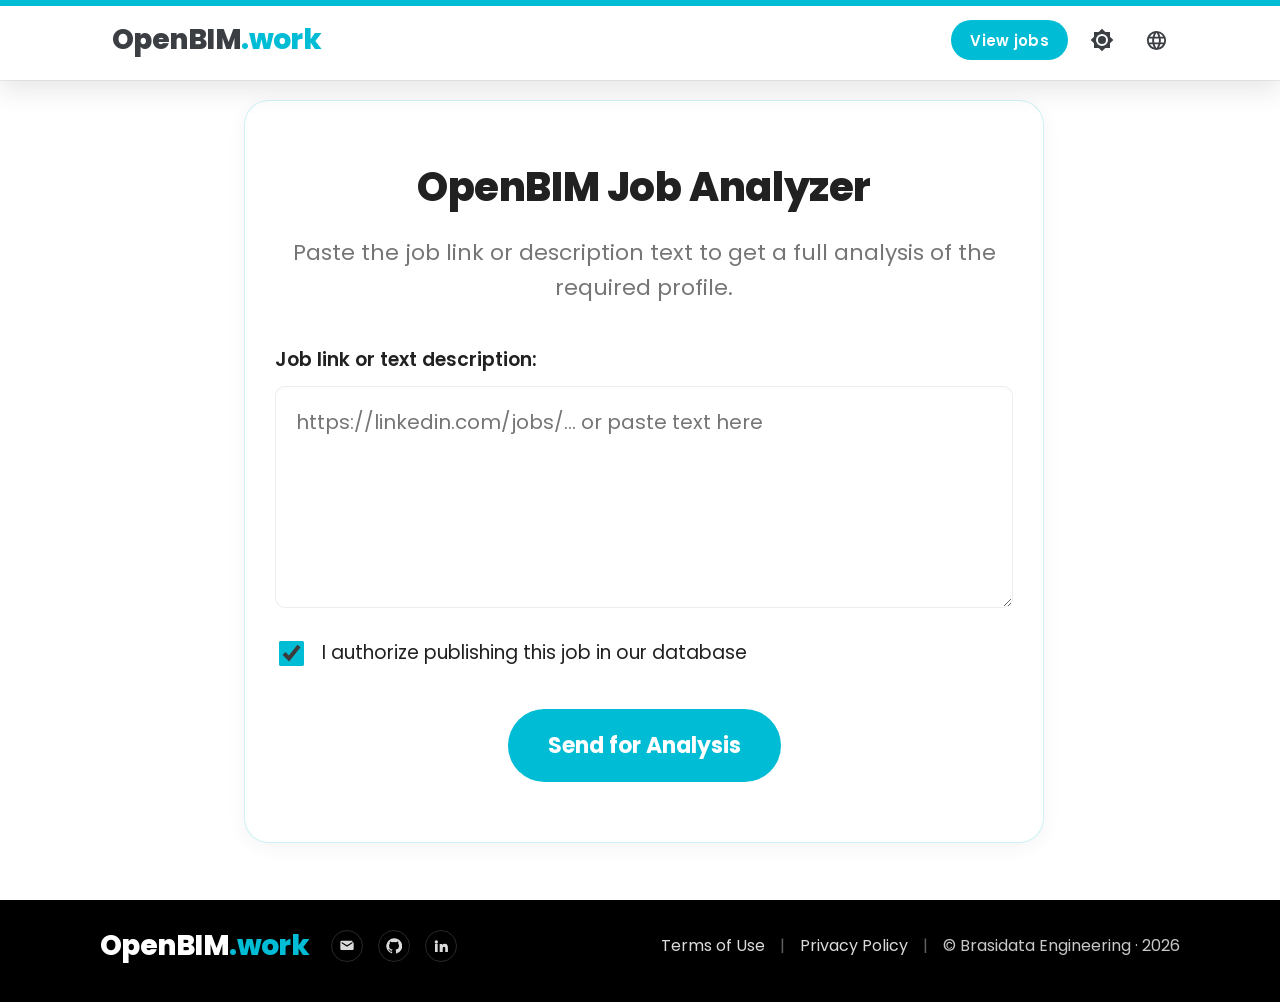
==== index.html @ c47ef0d1 "Deployed c40ba48 with MkDocs version: 1.6.1" ====
<!doctype html>
<html lang="en" class="no-js">
  <head>
    
      <meta charset="utf-8">
      <meta name="viewport" content="width=device-width,initial-scale=1">
      
        <meta name="description" content="Analise vagas e perfis profissionais na área de OpenBIM">
      
      
        <meta name="author" content="Elias M. P. Junior">
      
      
        <link rel="canonical" href="https://openbim.work/">
      
      
      
      
        
          <link rel="alternate" href="/" hreflang="en">
        
          <link rel="alternate" href="/pt/" hreflang="pt">
        
          <link rel="alternate" href="/es/" hreflang="es">
        
      
      
      <link rel="icon" href="assets/images/logo-light.png">
      <meta name="generator" content="mkdocs-1.6.1, mkdocs-material-9.7.6">
    
    
      
        <title>OpenBIM.work</title>
      
    
    
      <link rel="stylesheet" href="assets/stylesheets/main.484c7ddc.min.css">
      
        
        <link rel="stylesheet" href="assets/stylesheets/palette.ab4e12ef.min.css">
      
      


    
    
      
    
    
      
        
        
        <link rel="preconnect" href="https://fonts.gstatic.com" crossorigin>
        <link rel="stylesheet" href="https://fonts.googleapis.com/css?family=Poppins:300,300i,400,400i,700,700i%7CRoboto+Mono:400,400i,700,700i&display=fallback">
        <style>:root{--md-text-font:"Poppins";--md-code-font:"Roboto Mono"}</style>
      
    
    
      <link rel="stylesheet" href="assets/stylesheets/extra.css?v=20">
    
    <script>__md_scope=new URL(".",location),__md_hash=e=>[...e].reduce(((e,_)=>(e<<5)-e+_.charCodeAt(0)),0),__md_get=(e,_=localStorage,t=__md_scope)=>JSON.parse(_.getItem(t.pathname+"."+e)),__md_set=(e,_,t=localStorage,a=__md_scope)=>{try{t.setItem(a.pathname+"."+e,JSON.stringify(_))}catch(e){}}</script>
    
      

    
    
  </head>
  
  
    
    
      
    
    
    
    
    <body dir="ltr" data-md-color-scheme="default" data-md-color-primary="cyan" data-md-color-accent="blue">
  
    
    <input class="md-toggle" data-md-toggle="drawer" type="checkbox" id="__drawer" autocomplete="off">
    <input class="md-toggle" data-md-toggle="search" type="checkbox" id="__search" autocomplete="off">
    <label class="md-overlay" for="__drawer"></label>
    <div data-md-component="skip">
      
    </div>
    <div data-md-component="announce">
      
    </div>
    
    
      

  






  
  
  
  


<header class="md-header md-header--shadow" data-md-component="header">
  <nav class="md-header__inner md-grid" aria-label="Header">
    <a href="." title="OpenBIM.work" class="md-header__button md-logo" aria-label="OpenBIM.work" data-md-component="logo">
      <style>
.ob-logo {
  font-family: 'Poppins', sans-serif;
  font-size: 1.4rem;
  font-weight: 800;
  letter-spacing: -0.02em;
  color: #3b3f43; /* default dark text for light theme */
  display: flex;
  align-items: center;
  text-decoration: none !important;
}
html[data-md-color-scheme="slate"] .ob-logo,
body[data-md-color-scheme="slate"] .ob-logo {
  color: #ffffff; /* white text for dark theme */
}
.ob-logo .work {
  color: #00bcd4; /* cyan for .work */
}
</style>
<div class="ob-logo">
  OpenBIM<span class="work">.work</span>
</div>
    </a>
    <label class="md-header__button md-icon" for="__drawer">
      
      <svg xmlns="http://www.w3.org/2000/svg" viewBox="0 0 24 24"><path d="M3 6h18v2H3zm0 5h18v2H3zm0 5h18v2H3z"/></svg>
    </label>
    <div class="md-header__title" data-md-component="header-title">
      <div class="md-header__ellipsis">
        <div class="md-header__topic">
          <span class="md-ellipsis">
            OpenBIM.work
          </span>
        </div>
        <div class="md-header__topic" data-md-component="header-topic">
          <span class="md-ellipsis">
            
              Home
            
          </span>
        </div>
      </div>
    </div>

    <div class="bd-header-actions" aria-label="Header actions">
      <div class="bd-header-ctas" aria-label="Header CTAs">
        <a class="bd-header-cta bd-header-cta--primary" href="#" target="_blank" rel="noopener">View jobs</a>
      </div>

      
        
          <form class="md-header__option" data-md-component="palette">
  
    
    
    
    <input class="md-option" data-md-color-media="" data-md-color-scheme="default" data-md-color-primary="cyan" data-md-color-accent="blue"  aria-label="Switch to dark mode"  type="radio" name="__palette" id="__palette_0">
    
      <label class="md-header__button md-icon" title="Switch to dark mode" for="__palette_1" hidden>
        <svg xmlns="http://www.w3.org/2000/svg" viewBox="0 0 24 24"><path d="M12 8a4 4 0 0 0-4 4 4 4 0 0 0 4 4 4 4 0 0 0 4-4 4 4 0 0 0-4-4m0 10a6 6 0 0 1-6-6 6 6 0 0 1 6-6 6 6 0 0 1 6 6 6 6 0 0 1-6 6m8-9.31V4h-4.69L12 .69 8.69 4H4v4.69L.69 12 4 15.31V20h4.69L12 23.31 15.31 20H20v-4.69L23.31 12z"/></svg>
      </label>
    
  
    
    
    
    <input class="md-option" data-md-color-media="" data-md-color-scheme="slate" data-md-color-primary="cyan" data-md-color-accent="blue"  aria-label="Switch to light mode"  type="radio" name="__palette" id="__palette_1">
    
      <label class="md-header__button md-icon" title="Switch to light mode" for="__palette_0" hidden>
        <svg xmlns="http://www.w3.org/2000/svg" viewBox="0 0 24 24"><path d="M12 18c-.89 0-1.74-.2-2.5-.55C11.56 16.5 13 14.42 13 12s-1.44-4.5-3.5-5.45C10.26 6.2 11.11 6 12 6a6 6 0 0 1 6 6 6 6 0 0 1-6 6m8-9.31V4h-4.69L12 .69 8.69 4H4v4.69L.69 12 4 15.31V20h4.69L12 23.31 15.31 20H20v-4.69L23.31 12z"/></svg>
      </label>
    
  
</form>
        
      
      
        <script>var palette=__md_get("__palette");if(palette&&palette.color){if("(prefers-color-scheme)"===palette.color.media){var media=matchMedia("(prefers-color-scheme: light)"),input=document.querySelector(media.matches?"[data-md-color-media='(prefers-color-scheme: light)']":"[data-md-color-media='(prefers-color-scheme: dark)']");palette.color.media=input.getAttribute("data-md-color-media"),palette.color.scheme=input.getAttribute("data-md-color-scheme"),palette.color.primary=input.getAttribute("data-md-color-primary"),palette.color.accent=input.getAttribute("data-md-color-accent")}for(var[key,value]of Object.entries(palette.color))document.body.setAttribute("data-md-color-"+key,value)}</script>
      
      
        <div class="md-header__option">
  <div class="md-select">
    
    <button class="md-header__button md-icon" aria-label="Select language">
      <svg xmlns="http://www.w3.org/2000/svg" viewBox="0 0 24 24"><path d="M16.36 14c.08-.66.14-1.32.14-2s-.06-1.34-.14-2h3.38c.16.64.26 1.31.26 2s-.1 1.36-.26 2m-5.15 5.56c.6-1.11 1.06-2.31 1.38-3.56h2.95a8.03 8.03 0 0 1-4.33 3.56M14.34 14H9.66c-.1-.66-.16-1.32-.16-2s.06-1.35.16-2h4.68c.09.65.16 1.32.16 2s-.07 1.34-.16 2M12 19.96c-.83-1.2-1.5-2.53-1.91-3.96h3.82c-.41 1.43-1.08 2.76-1.91 3.96M8 8H5.08A7.92 7.92 0 0 1 9.4 4.44C8.8 5.55 8.35 6.75 8 8m-2.92 8H8c.35 1.25.8 2.45 1.4 3.56A8 8 0 0 1 5.08 16m-.82-2C4.1 13.36 4 12.69 4 12s.1-1.36.26-2h3.38c-.08.66-.14 1.32-.14 2s.06 1.34.14 2M12 4.03c.83 1.2 1.5 2.54 1.91 3.97h-3.82c.41-1.43 1.08-2.77 1.91-3.97M18.92 8h-2.95a15.7 15.7 0 0 0-1.38-3.56c1.84.63 3.37 1.9 4.33 3.56M12 2C6.47 2 2 6.5 2 12a10 10 0 0 0 10 10 10 10 0 0 0 10-10A10 10 0 0 0 12 2"/></svg>
    </button>
    <div class="md-select__inner">
      <ul class="md-select__list">
        
          <li class="md-select__item">
            <a href="/" hreflang="en" class="md-select__link">
              English
            </a>
          </li>
        
          <li class="md-select__item">
            <a href="/pt/" hreflang="pt" class="md-select__link">
              Português
            </a>
          </li>
        
          <li class="md-select__item">
            <a href="/es/" hreflang="es" class="md-select__link">
              Español
            </a>
          </li>
        
      </ul>
    </div>
  </div>
</div>
      
    </div>

    
    
  </nav>
  
</header>
    
    <div class="md-container" data-md-component="container">
      
      
        
          
        
      
      <main class="md-main" data-md-component="main">
        <div class="md-main__inner md-grid">
          
            
              
                
              
              <div class="md-sidebar md-sidebar--primary" data-md-component="sidebar" data-md-type="navigation" >
                <div class="md-sidebar__scrollwrap">
                  <div class="md-sidebar__inner">
                    



<nav class="md-nav md-nav--primary" aria-label="Navigation" data-md-level="0">
  <label class="md-nav__title" for="__drawer">
    <a href="." title="OpenBIM.work" class="md-nav__button md-logo" aria-label="OpenBIM.work" data-md-component="logo">
      <style>
.ob-logo {
  font-family: 'Poppins', sans-serif;
  font-size: 1.4rem;
  font-weight: 800;
  letter-spacing: -0.02em;
  color: #3b3f43; /* default dark text for light theme */
  display: flex;
  align-items: center;
  text-decoration: none !important;
}
html[data-md-color-scheme="slate"] .ob-logo,
body[data-md-color-scheme="slate"] .ob-logo {
  color: #ffffff; /* white text for dark theme */
}
.ob-logo .work {
  color: #00bcd4; /* cyan for .work */
}
</style>
<div class="ob-logo">
  OpenBIM<span class="work">.work</span>
</div>
    </a>
  </label>
  
  <ul class="md-nav__list" data-md-scrollfix>
    
      
    
  </ul>
</nav>
                  </div>
                </div>
              </div>
            
            
              
                
              
              <div class="md-sidebar md-sidebar--secondary" data-md-component="sidebar" data-md-type="toc" hidden>
                <div class="md-sidebar__scrollwrap">
                  <div class="md-sidebar__inner">
                    

<nav class="md-nav md-nav--secondary" aria-label="Table of contents">
  
  
  
  
</nav>
                  </div>
                </div>
              </div>
            
          
          
            <div class="md-content" data-md-component="content">
              
              <article class="md-content__inner md-typeset">
                
                  
  




<style>
.job-analyzer-container {
  max-width: 800px;
  margin: 0 auto;
  padding: 3rem 1.5rem;
  background: var(--md-default-bg-color);
  border-radius: 1.25rem;
  box-shadow: 0 4px 20px rgba(0,0,0,0.05);
  border: 1px solid rgba(0, 188, 212, 0.2);
  text-align: center;
}
html[data-md-color-scheme="slate"] .job-analyzer-container {
  background: var(--md-default-bg-color);
  box-shadow: 0 4px 20px rgba(0,0,0,0.25);
  border: 1px solid rgba(0, 188, 212, 0.4);
}

.job-analyzer-container h1 {
  font-size: 2rem;
  font-weight: 800;
  margin-bottom: 1rem;
  color: var(--md-default-fg-color);
}

.job-analyzer-container p.subtitle {
  font-size: 1.1rem;
  color: var(--md-default-fg-color--light);
  margin-bottom: 2rem;
}

.job-form {
  display: flex;
  flex-direction: column;
  gap: 1.5rem;
  text-align: left;
}

.form-group {
  display: flex;
  flex-direction: column;
  gap: 0.5rem;
}

.form-group label {
  font-weight: 600;
  font-size: 0.95rem;
  color: var(--md-default-fg-color);
}

.form-control {
  width: 100%;
  padding: 1rem;
  border-radius: 0.5rem;
  border: 1px solid var(--md-default-fg-color--lightest);
  background: var(--md-default-bg-color);
  color: var(--md-default-fg-color);
  font-family: inherit;
  font-size: 1rem;
  resize: vertical;
  transition: border-color 0.2s;
}

.form-control:focus {
  outline: none;
  border-color: #00bcd4;
  box-shadow: 0 0 0 3px rgba(0, 188, 212, 0.1);
}

.toggle-group {
  display: flex;
  align-items: center;
  gap: 0.75rem;
  cursor: pointer;
}

.toggle-group input[type="checkbox"] {
  width: 1.25rem;
  height: 1.25rem;
  cursor: pointer;
  accent-color: #00bcd4;
}

.toggle-group span {
  font-size: 0.95rem;
  color: var(--md-default-fg-color);
  user-select: none;
}

.btn-send {
  background-color: #00bcd4;
  color: #fff;
  border: none;
  padding: 1rem 2rem;
  border-radius: 999px;
  font-weight: 700;
  font-size: 1.1rem;
  cursor: pointer;
  transition: filter 0.2s;
  align-self: center;
  margin-top: 0.5rem;
}

.btn-send:hover {
  filter: brightness(0.9);
}
</style>

<div class="job-analyzer-container">
  <h1>OpenBIM Job Analyzer</h1>
  <p class="subtitle">Paste the job link or description text to get a full analysis of the required profile.</p>

  <form class="job-form" onsubmit="event.preventDefault(); alert('Under development...');">
    <div class="form-group">
      <label for="job-input">Job link or text description:</label>
      <textarea id="job-input" class="form-control" rows="6" placeholder="https://linkedin.com/jobs/... or paste text here"></textarea>
    </div>

    <label class="toggle-group">
      <input type="checkbox" id="auth-publish" checked>
      <span>I authorize publishing this job in our database</span>
    </label>

    <button type="submit" class="btn-send">Send for Analysis</button>
  </form>
</div>







  
  




  



                
              </article>
            </div>
          
          
<script>var target=document.getElementById(location.hash.slice(1));target&&target.name&&(target.checked=target.name.startsWith("__tabbed_"))</script>
        </div>
        
          <button type="button" class="md-top md-icon" data-md-component="top" hidden>
  
  <svg xmlns="http://www.w3.org/2000/svg" viewBox="0 0 24 24"><path d="M13 20h-2V8l-5.5 5.5-1.42-1.42L12 4.16l7.92 7.92-1.42 1.42L13 8z"/></svg>
  Back to top
</button>
        
      </main>
      


  
  


<div class="bd-section bd-footer" id="empresa">
<div class="bd-footer__inner">
<div class="bd-footer__top" style="border-bottom: none; padding-bottom: 0;">
<div class="bd-footer__brand">
<div class="ob-logo" style="font-family: 'Poppins', sans-serif; font-size: 1.4rem; font-weight: 800; letter-spacing: -0.02em; color: #ffffff; display: flex; align-items: center; text-decoration: none;">
  OpenBIM<span style="color: #00bcd4;">.work</span>
</div>
<div class="bd-footer__social" aria-label="Social links">
<a class="bd-footer__icon" href="mailto:contato@openbim.work" aria-label="Email">
<svg viewBox="0 0 24 24" aria-hidden="true"><path fill="currentColor" d="M20 8l-8 5-8-5V6l8 5 8-5m0-2H4c-1.11 0-2 .89-2 2v10c0 1.11.89 2 2 2h16c1.11 0 2-.89 2-2V8c0-1.11-.89-2-2-2Z"/></svg>
</a>
<a class="bd-footer__icon" href="https://github.com/OpenBIM-work" target="_blank" rel="noopener" aria-label="GitHub">
<svg viewBox="0 0 24 24" aria-hidden="true"><path fill="currentColor" d="M12 .5A11.5 11.5 0 0 0 8.36 22.93c.58.11.79-.25.79-.56v-2.02c-3.22.7-3.9-1.38-3.9-1.38-.53-1.34-1.3-1.7-1.3-1.7-1.06-.72.08-.71.08-.71 1.17.08 1.78 1.2 1.78 1.2 1.04 1.78 2.72 1.27 3.38.97.1-.75.41-1.27.74-1.56-2.57-.29-5.27-1.28-5.27-5.7 0-1.26.45-2.29 1.2-3.09-.12-.3-.52-1.47.12-3.07 0 0 .97-.31 3.18 1.18a11.1 11.1 0 0 1 5.8 0c2.21-1.49 3.18-1.18 3.18-1.18.64 1.6.24 2.77.12 3.07.75.8 1.2 1.83 1.2 3.09 0 4.43-2.7 5.4-5.28 5.69.42.36.79 1.07.79 2.16v3.2c0 .31.21.67.8.56A11.5 11.5 0 0 0 12 .5Z"/></svg>
</a>
<a class="bd-footer__icon" href="https://www.linkedin.com/company/openbim-work/" target="_blank" rel="noopener" aria-label="LinkedIn">
<svg viewBox="0 0 24 24" aria-hidden="true"><path fill="currentColor" d="M4.98 3.5A2.5 2.5 0 1 1 2.5 6a2.5 2.5 0 0 1 2.48-2.5M3 21V9h4v12H3m7 0V9h3.8v1.65h.05A4.2 4.2 0 0 1 17.6 8.6c4 0 4.75 2.6 4.75 6V21h-4v-5.2c0-1.25 0-2.85-1.75-2.85s-2 1.35-2 2.75V21h-4Z"/></svg>
</a>
</div>
</div>
<div class="bd-footer__meta">
<a href="#" class="bd-footer__link">Terms of Use</a>
<span class="bd-footer__sep">|</span>
<a href="#" class="bd-footer__link">Privacy Policy</a>
<span class="bd-footer__sep">|</span>
<span class="bd-footer__copyright">© Brasidata Engineering · 2026</span>
</div>
</div>
</div>
</div>

    </div>
    <div class="md-dialog" data-md-component="dialog">
      <div class="md-dialog__inner md-typeset"></div>
    </div>
    
    
    
      
      
      <script id="__config" type="application/json">{"annotate": null, "base": ".", "features": ["navigation.top"], "search": "assets/javascripts/workers/search.2c215733.min.js", "tags": null, "translations": {"clipboard.copied": "Copied to clipboard", "clipboard.copy": "Copy to clipboard", "search.result.more.one": "1 more on this page", "search.result.more.other": "# more on this page", "search.result.none": "No matching documents", "search.result.one": "1 matching document", "search.result.other": "# matching documents", "search.result.placeholder": "Type to start searching", "search.result.term.missing": "Missing", "select.version": "Select version"}, "version": null}</script>
    
    
      <script src="assets/javascripts/bundle.79ae519e.min.js"></script>
      
    
  </body>
</html>
---- assets/stylesheets/main.484c7ddc.min.css ----
@charset "UTF-8";html{-webkit-text-size-adjust:none;-moz-text-size-adjust:none;text-size-adjust:none;box-sizing:border-box}*,:after,:before{box-sizing:inherit}@media (prefers-reduced-motion){*,:after,:before{transition:none!important}}body{margin:0}a,button,input,label{-webkit-tap-highlight-color:transparent}a{color:inherit;text-decoration:none}hr{border:0;box-sizing:initial;display:block;height:.05rem;overflow:visible;padding:0}small{font-size:80%}sub,sup{line-height:1em}img{border-style:none}table{border-collapse:initial;border-spacing:0}td,th{font-weight:400;vertical-align:top}button{background:#0000;border:0;font-family:inherit;font-size:inherit;margin:0;padding:0}input{border:0;outline:none}:root{--md-primary-fg-color:#4051b5;--md-primary-fg-color--light:#5d6cc0;--md-primary-fg-color--dark:#303fa1;--md-primary-bg-color:#fff;--md-primary-bg-color--light:#ffffffb3;--md-accent-fg-color:#526cfe;--md-accent-fg-color--transparent:#526cfe1a;--md-accent-bg-color:#fff;--md-accent-bg-color--light:#ffffffb3}[data-md-color-scheme=default]{color-scheme:light}[data-md-color-scheme=default] img[src$="#gh-dark-mode-only"],[data-md-color-scheme=default] img[src$="#only-dark"]{display:none}:root,[data-md-color-scheme=default]{--md-hue:225deg;--md-default-fg-color:#000000de;--md-default-fg-color--light:#0000008a;--md-default-fg-color--lighter:#00000052;--md-default-fg-color--lightest:#00000012;--md-default-bg-color:#fff;--md-default-bg-color--light:#ffffffb3;--md-default-bg-color--lighter:#ffffff4d;--md-default-bg-color--lightest:#ffffff1f;--md-code-fg-color:#36464e;--md-code-bg-color:#f5f5f5;--md-code-bg-color--light:#f5f5f5b3;--md-code-bg-color--lighter:#f5f5f54d;--md-code-hl-color:#4287ff;--md-code-hl-color--light:#4287ff1a;--md-code-hl-number-color:#d52a2a;--md-code-hl-special-color:#db1457;--md-code-hl-function-color:#a846b9;--md-code-hl-constant-color:#6e59d9;--md-code-hl-keyword-color:#3f6ec6;--md-code-hl-string-color:#1c7d4d;--md-code-hl-name-color:var(--md-code-fg-color);--md-code-hl-operator-color:var(--md-default-fg-color--light);--md-code-hl-punctuation-color:var(--md-default-fg-color--light);--md-code-hl-comment-color:var(--md-default-fg-color--light);--md-code-hl-generic-color:var(--md-default-fg-color--light);--md-code-hl-variable-color:var(--md-default-fg-color--light);--md-typeset-color:var(--md-default-fg-color);--md-typeset-a-color:var(--md-primary-fg-color);--md-typeset-del-color:#f5503d26;--md-typeset-ins-color:#0bd57026;--md-typeset-kbd-color:#fafafa;--md-typeset-kbd-accent-color:#fff;--md-typeset-kbd-border-color:#b8b8b8;--md-typeset-mark-color:#ffff0080;--md-typeset-table-color:#0000001f;--md-typeset-table-color--light:rgba(0,0,0,.035);--md-admonition-fg-color:var(--md-default-fg-color);--md-admonition-bg-color:var(--md-default-bg-color);--md-warning-fg-color:#000000de;--md-warning-bg-color:#ff9;--md-footer-fg-color:#fff;--md-footer-fg-color--light:#ffffffb3;--md-footer-fg-color--lighter:#ffffff73;--md-footer-bg-color:#000000de;--md-footer-bg-color--dark:#00000052;--md-shadow-z1:0 0.2rem 0.5rem #0000000d,0 0 0.05rem #0000001a;--md-shadow-z2:0 0.2rem 0.5rem #0000001a,0 0 0.05rem #00000040;--md-shadow-z3:0 0.2rem 0.5rem #0003,0 0 0.05rem #00000059}.md-icon svg{fill:currentcolor;display:block;height:1.2rem;width:1.2rem}body{-webkit-font-smoothing:antialiased;-moz-osx-font-smoothing:grayscale;--md-text-font-family:var(--md-text-font,_),-apple-system,BlinkMacSystemFont,Helvetica,Arial,sans-serif;--md-code-font-family:var(--md-code-font,_),SFMono-Regular,Consolas,Menlo,monospace}aside,body,input{font-feature-settings:"kern","liga";color:var(--md-typeset-color);font-family:var(--md-text-font-family)}code,kbd,pre{font-feature-settings:"kern";font-family:var(--md-code-font-family)}:root{--md-typeset-table-sort-icon:url('data:image/svg+xml;charset=utf-8,<svg xmlns="http://www.w3.org/2000/svg" viewBox="0 0 24 24"><path d="m18 21-4-4h3V7h-3l4-4 4 4h-3v10h3M2 19v-2h10v2M2 13v-2h7v2M2 7V5h4v2z"/></svg>');--md-typeset-table-sort-icon--asc:url('data:image/svg+xml;charset=utf-8,<svg xmlns="http://www.w3.org/2000/svg" viewBox="0 0 24 24"><path d="M19 17h3l-4 4-4-4h3V3h2M2 17h10v2H2M6 5v2H2V5m0 6h7v2H2z"/></svg>');--md-typeset-table-sort-icon--desc:url('data:image/svg+xml;charset=utf-8,<svg xmlns="http://www.w3.org/2000/svg" viewBox="0 0 24 24"><path d="M19 7h3l-4-4-4 4h3v14h2M2 17h10v2H2M6 5v2H2V5m0 6h7v2H2z"/></svg>')}.md-typeset{-webkit-print-color-adjust:exact;color-adjust:exact;font-size:.8rem;line-height:1.6;overflow-wrap:break-word}@media print{.md-typeset{font-size:.68rem}}.md-typeset blockquote,.md-typeset dl,.md-typeset figure,.md-typeset ol,.md-typeset pre,.md-typeset ul{margin-bottom:1em;margin-top:1em}.md-typeset h1{color:var(--md-default-fg-color--light);font-size:2em;line-height:1.3;margin:0 0 1.25em}.md-typeset h1,.md-typeset h2{font-weight:300;letter-spacing:-.01em}.md-typeset h2{font-size:1.5625em;line-height:1.4;margin:1.6em 0 .64em}.md-typeset h3{font-size:1.25em;font-weight:400;letter-spacing:-.01em;line-height:1.5;margin:1.6em 0 .8em}.md-typeset h2+h3{margin-top:.8em}.md-typeset h4{font-weight:700;letter-spacing:-.01em;margin:1em 0}.md-typeset h5,.md-typeset h6{color:var(--md-default-fg-color--light);font-size:.8em;font-weight:700;letter-spacing:-.01em;margin:1.25em 0}.md-typeset h5{text-transform:uppercase}.md-typeset h5 code{text-transform:none}.md-typeset hr{border-bottom:.05rem solid var(--md-default-fg-color--lightest);display:flow-root;margin:1.5em 0}.md-typeset a{color:var(--md-typeset-a-color);word-break:break-word}.md-typeset a,.md-typeset a:before{transition:color 125ms}.md-typeset a:focus,.md-typeset a:hover{color:var(--md-accent-fg-color)}.md-typeset a:focus code,.md-typeset a:hover code{background-color:var(--md-accent-fg-color--transparent);color:var(--md-accent-fg-color)}.md-typeset a code{color:var(--md-typeset-a-color)}.md-typeset a.focus-visible{outline-color:var(--md-accent-fg-color);outline-offset:.2rem}.md-typeset code,.md-typeset kbd,.md-typeset pre{color:var(--md-code-fg-color);direction:ltr;font-variant-ligatures:none;transition:background-color 125ms}@media print{.md-typeset code,.md-typeset kbd,.md-typeset pre{white-space:pre-wrap}}.md-typeset code{background-color:var(--md-code-bg-color);border-radius:.1rem;-webkit-box-decoration-break:clone;box-decoration-break:clone;font-size:.85em;padding:0 .2941176471em;transition:color 125ms,background-color 125ms;word-break:break-word}.md-typeset code:not(.focus-visible){-webkit-tap-highlight-color:transparent;outline:none}.md-typeset pre{display:flow-root;line-height:1.4;position:relative}.md-typeset pre>code{-webkit-box-decoration-break:slice;box-decoration-break:slice;box-shadow:none;display:block;margin:0;outline-color:var(--md-accent-fg-color);overflow:auto;padding:.7720588235em 1.1764705882em;scrollbar-color:var(--md-default-fg-color--lighter) #0000;scrollbar-width:thin;touch-action:auto;word-break:normal}.md-typeset pre>code:hover{scrollbar-color:var(--md-accent-fg-color) #0000}.md-typeset pre>code::-webkit-scrollbar{height:.2rem;width:.2rem}.md-typeset pre>code::-webkit-scrollbar-thumb{background-color:var(--md-default-fg-color--lighter)}.md-typeset pre>code::-webkit-scrollbar-thumb:hover{background-color:var(--md-accent-fg-color)}.md-typeset kbd{background-color:var(--md-typeset-kbd-color);border-radius:.1rem;box-shadow:0 .1rem 0 .05rem var(--md-typeset-kbd-border-color),0 .1rem 0 var(--md-typeset-kbd-border-color),0 -.1rem .2rem var(--md-typeset-kbd-accent-color) inset;color:var(--md-default-fg-color);display:inline-block;font-size:.75em;padding:0 .6666666667em;vertical-align:text-top;word-break:break-word}.md-typeset mark{background-color:var(--md-typeset-mark-color);-webkit-box-decoration-break:clone;box-decoration-break:clone;color:inherit;word-break:break-word}.md-typeset abbr{cursor:help;text-decoration:none}.md-typeset [data-preview],.md-typeset abbr{border-bottom:.05rem dotted var(--md-default-fg-color--light)}.md-typeset small{opacity:.75}[dir=ltr] .md-typeset sub,[dir=ltr] .md-typeset sup{margin-left:.078125em}[dir=rtl] .md-typeset sub,[dir=rtl] .md-typeset sup{margin-right:.078125em}[dir=ltr] .md-typeset blockquote{padding-left:.6rem}[dir=rtl] .md-typeset blockquote{padding-right:.6rem}[dir=ltr] .md-typeset blockquote{border-left:.2rem solid var(--md-default-fg-color--lighter)}[dir=rtl] .md-typeset blockquote{border-right:.2rem solid var(--md-default-fg-color--lighter)}.md-typeset blockquote{color:var(--md-default-fg-color--light);margin-left:0;margin-right:0}.md-typeset ul{list-style-type:disc}.md-typeset ul[type]{list-style-type:revert-layer}[dir=ltr] .md-typeset ol,[dir=ltr] .md-typeset ul{margin-left:.625em}[dir=rtl] .md-typeset ol,[dir=rtl] .md-typeset ul{margin-right:.625em}.md-typeset ol,.md-typeset ul{padding:0}.md-typeset ol:not([hidden]),.md-typeset ul:not([hidden]){display:flow-root}.md-typeset ol ol,.md-typeset ul ol{list-style-type:lower-alpha}.md-typeset ol ol ol,.md-typeset ul ol ol{list-style-type:lower-roman}.md-typeset ol ol ol ol,.md-typeset ul ol ol ol{list-style-type:upper-alpha}.md-typeset ol ol ol ol ol,.md-typeset ul ol ol ol ol{list-style-type:upper-roman}.md-typeset ol[type],.md-typeset ul[type]{list-style-type:revert-layer}[dir=ltr] .md-typeset ol li,[dir=ltr] .md-typeset ul li{margin-left:1.25em}[dir=rtl] .md-typeset ol li,[dir=rtl] .md-typeset ul li{margin-right:1.25em}.md-typeset ol li,.md-typeset ul li{margin-bottom:.5em}.md-typeset ol li blockquote,.md-typeset ol li p,.md-typeset ul li blockquote,.md-typeset ul li p{margin:.5em 0}.md-typeset ol li:last-child,.md-typeset ul li:last-child{margin-bottom:0}[dir=ltr] .md-typeset ol li ol,[dir=ltr] .md-typeset ol li ul,[dir=ltr] .md-typeset ul li ol,[dir=ltr] .md-typeset ul li ul{margin-left:.625em}[dir=rtl] .md-typeset ol li ol,[dir=rtl] .md-typeset ol li ul,[dir=rtl] .md-typeset ul li ol,[dir=rtl] .md-typeset ul li ul{margin-right:.625em}.md-typeset ol li ol,.md-typeset ol li ul,.md-typeset ul li ol,.md-typeset ul li ul{margin-bottom:.5em;margin-top:.5em}[dir=ltr] .md-typeset dd{margin-left:1.875em}[dir=rtl] .md-typeset dd{margin-right:1.875em}.md-typeset dd{margin-bottom:1.5em;margin-top:1em}.md-typeset img,.md-typeset svg,.md-typeset video{height:auto;max-width:100%}.md-typeset img[align=left]{margin:1em 1em 1em 0}.md-typeset img[align=right]{margin:1em 0 1em 1em}.md-typeset img[align]:only-child{margin-top:0}.md-typeset figure{display:flow-root;margin:1em auto;max-width:100%;text-align:center;width:fit-content}.md-typeset figure img{display:block;margin:0 auto}.md-typeset figcaption{font-style:italic;margin:1em auto;max-width:24rem}.md-typeset iframe{max-width:100%}.md-typeset table:not([class]){background-color:var(--md-default-bg-color);border:.05rem solid var(--md-typeset-table-color);border-radius:.1rem;display:inline-block;font-size:.64rem;max-width:100%;overflow:auto;touch-action:auto}@media print{.md-typeset table:not([class]){display:table}}.md-typeset table:not([class])+*{margin-top:1.5em}.md-typeset table:not([class]) td>:first-child,.md-typeset table:not([class]) th>:first-child{margin-top:0}.md-typeset table:not([class]) td>:last-child,.md-typeset table:not([class]) th>:last-child{margin-bottom:0}.md-typeset table:not([class]) td:not([align]),.md-typeset table:not([class]) th:not([align]){text-align:left}[dir=rtl] .md-typeset table:not([class]) td:not([align]),[dir=rtl] .md-typeset table:not([class]) th:not([align]){text-align:right}.md-typeset table:not([class]) th{font-weight:700;min-width:5rem;padding:.9375em 1.25em;vertical-align:top}.md-typeset table:not([class]) td{border-top:.05rem solid var(--md-typeset-table-color);padding:.9375em 1.25em;vertical-align:top}.md-typeset table:not([class]) tbody tr{transition:background-color 125ms}.md-typeset table:not([class]) tbody tr:hover{background-color:var(--md-typeset-table-color--light);box-shadow:0 .05rem 0 var(--md-default-bg-color) inset}.md-typeset table:not([class]) a{word-break:normal}.md-typeset table th[role=columnheader]{cursor:pointer}[dir=ltr] .md-typeset table th[role=columnheader]:after{margin-left:.5em}[dir=rtl] .md-typeset table th[role=columnheader]:after{margin-right:.5em}.md-typeset table th[role=columnheader]:after{content:"";display:inline-block;height:1.2em;-webkit-mask-image:var(--md-typeset-table-sort-icon);mask-image:var(--md-typeset-table-sort-icon);-webkit-mask-repeat:no-repeat;mask-repeat:no-repeat;-webkit-mask-size:contain;mask-size:contain;transition:background-color 125ms;vertical-align:text-bottom;width:1.2em}.md-typeset table th[role=columnheader]:hover:after{background-color:var(--md-default-fg-color--lighter)}.md-typeset table th[role=columnheader][aria-sort=ascending]:after{background-color:var(--md-default-fg-color--light);-webkit-mask-image:var(--md-typeset-table-sort-icon--asc);mask-image:var(--md-typeset-table-sort-icon--asc)}.md-typeset table th[role=columnheader][aria-sort=descending]:after{background-color:var(--md-default-fg-color--light);-webkit-mask-image:var(--md-typeset-table-sort-icon--desc);mask-image:var(--md-typeset-table-sort-icon--desc)}.md-typeset__scrollwrap{margin:1em -.8rem;overflow-x:auto;touch-action:auto}.md-typeset__table{display:inline-block;margin-bottom:.5em;padding:0 .8rem}@media print{.md-typeset__table{display:block}}html .md-typeset__table table{display:table;margin:0;overflow:hidden;width:100%}@media screen and (max-width:44.984375em){.md-content__inner>pre{margin:1em -.8rem}.md-content__inner>pre code{border-radius:0}}.md-typeset .md-author{border-radius:100%;display:block;flex-shrink:0;height:1.6rem;overflow:hidden;position:relative;transition:color 125ms,transform 125ms;width:1.6rem}.md-typeset .md-author img{display:block}.md-typeset .md-author--more{background:var(--md-default-fg-color--lightest);color:var(--md-default-fg-color--lighter);font-size:.6rem;font-weight:700;line-height:1.6rem;text-align:center}.md-typeset .md-author--long{height:2.4rem;width:2.4rem}.md-typeset a.md-author{transform:scale(1)}.md-typeset a.md-author img{border-radius:100%;filter:grayscale(100%) opacity(75%);transition:filter 125ms}.md-typeset a.md-author:focus,.md-typeset a.md-author:hover{transform:scale(1.1);z-index:1}.md-typeset a.md-author:focus img,.md-typeset a.md-author:hover img{filter:grayscale(0)}.md-banner{background-color:var(--md-footer-bg-color);color:var(--md-footer-fg-color);overflow:auto}@media print{.md-banner{display:none}}.md-banner--warning{background-color:var(--md-warning-bg-color);color:var(--md-warning-fg-color)}.md-banner__inner{font-size:.7rem;margin:.6rem auto;padding:0 .8rem}[dir=ltr] .md-banner__button{float:right}[dir=rtl] .md-banner__button{float:left}.md-banner__button{color:inherit;cursor:pointer;transition:opacity .25s}.no-js .md-banner__button{display:none}.md-banner__button:hover{opacity:.7}html{font-size:125%;height:100%;overflow-x:hidden}@media screen and (min-width:100em){html{font-size:137.5%}}@media screen and (min-width:125em){html{font-size:150%}}body{background-color:var(--md-default-bg-color);display:flex;flex-direction:column;font-size:.5rem;min-height:100%;position:relative;width:100%}@media print{body{display:block}}@media screen and (max-width:59.984375em){body[data-md-scrolllock]{position:fixed}}.md-grid{margin-left:auto;margin-right:auto;max-width:61rem}.md-container{display:flex;flex-direction:column;flex-grow:1}@media print{.md-container{display:block}}.md-main{flex-grow:1}.md-main__inner{display:flex;height:100%;margin-top:1.5rem}.md-ellipsis{overflow:hidden;text-overflow:ellipsis}.md-toggle{display:none}.md-option{height:0;opacity:0;position:absolute;width:0}.md-option:checked+label:not([hidden]){display:block}.md-option.focus-visible+label{outline-color:var(--md-accent-fg-color);outline-style:auto}.md-skip{background-color:var(--md-default-fg-color);border-radius:.1rem;color:var(--md-default-bg-color);font-size:.64rem;margin:.5rem;opacity:0;outline-color:var(--md-accent-fg-color);padding:.3rem .5rem;position:fixed;transform:translateY(.4rem);z-index:-1}.md-skip:focus{opacity:1;transform:translateY(0);transition:transform .25s cubic-bezier(.4,0,.2,1),opacity 175ms 75ms;z-index:10}@page{margin:25mm}:root{--md-clipboard-icon:url('data:image/svg+xml;charset=utf-8,<svg xmlns="http://www.w3.org/2000/svg" viewBox="0 0 24 24"><path d="M19 21H8V7h11m0-2H8a2 2 0 0 0-2 2v14a2 2 0 0 0 2 2h11a2 2 0 0 0 2-2V7a2 2 0 0 0-2-2m-3-4H4a2 2 0 0 0-2 2v14h2V3h12z"/></svg>')}.md-clipboard{border-radius:.1rem;color:var(--md-default-fg-color--lightest);cursor:pointer;height:1.5em;outline-color:var(--md-accent-fg-color);outline-offset:.1rem;transition:color .25s;width:1.5em;z-index:1}@media print{.md-clipboard{display:none}}.md-clipboard:not(.focus-visible){-webkit-tap-highlight-color:transparent;outline:none}:hover>.md-clipboard{color:var(--md-default-fg-color--light)}.md-clipboard:focus,.md-clipboard:hover{color:var(--md-accent-fg-color)}.md-clipboard:after{background-color:currentcolor;content:"";display:block;height:1.125em;margin:0 auto;-webkit-mask-image:var(--md-clipboard-icon);mask-image:var(--md-clipboard-icon);-webkit-mask-position:center;mask-position:center;-webkit-mask-repeat:no-repeat;mask-repeat:no-repeat;-webkit-mask-size:contain;mask-size:contain;width:1.125em}.md-clipboard--inline{cursor:pointer}.md-clipboard--inline code{transition:color .25s,background-color .25s}.md-clipboard--inline:focus code,.md-clipboard--inline:hover code{background-color:var(--md-accent-fg-color--transparent);color:var(--md-accent-fg-color)}:root{--md-code-select-icon:url('data:image/svg+xml;charset=utf-8,<svg xmlns="http://www.w3.org/2000/svg" viewBox="0 0 24 24"><path d="M19 19h-4v2h4c1.1 0 2-.9 2-2v-4h-2m0-12h-4v2h4v4h2V5c0-1.1-.9-2-2-2M5 5h4V3H5c-1.1 0-2 .9-2 2v4h2m0 6H3v4c0 1.1.9 2 2 2h4v-2H5zm2-4h2v2H7zm4 0h2v2h-2zm4 0h2v2h-2zM7 7h2v2H7zm4 0h2v2h-2zm4 0h2v2h-2zm-8 8h2v2H7zm4 0h2v2h-2zm4 0h2v2h-2z"/></svg>');--md-code-copy-icon:url('data:image/svg+xml;charset=utf-8,<svg xmlns="http://www.w3.org/2000/svg" viewBox="0 0 24 24"><path d="M19 21H8V7h11m0-2H8a2 2 0 0 0-2 2v14a2 2 0 0 0 2 2h11a2 2 0 0 0 2-2V7a2 2 0 0 0-2-2m-3-4H4a2 2 0 0 0-2 2v14h2V3h12z"/></svg>')}.md-typeset .md-code__content{display:grid}.md-code__nav{background-color:var(--md-code-bg-color--lighter);border-radius:.1rem;display:flex;gap:.2rem;padding:.2rem;position:absolute;right:.25em;top:.25em;transition:background-color .25s;z-index:1}:hover>.md-code__nav{background-color:var(--md-code-bg-color--light)}.md-code__button{color:var(--md-default-fg-color--lightest);cursor:pointer;display:block;height:1.5em;outline-color:var(--md-accent-fg-color);outline-offset:.1rem;transition:color .25s;width:1.5em}:hover>*>.md-code__button{color:var(--md-default-fg-color--light)}.md-code__button.focus-visible,.md-code__button:hover{color:var(--md-accent-fg-color)}.md-code__button--active{color:var(--md-default-fg-color)!important}.md-code__button:after{background-color:currentcolor;content:"";display:block;height:1.125em;margin:0 auto;-webkit-mask-position:center;mask-position:center;-webkit-mask-repeat:no-repeat;mask-repeat:no-repeat;-webkit-mask-size:contain;mask-size:contain;width:1.125em}.md-code__button[data-md-type=select]:after{-webkit-mask-image:var(--md-code-select-icon);mask-image:var(--md-code-select-icon)}.md-code__button[data-md-type=copy]:after{-webkit-mask-image:var(--md-code-copy-icon);mask-image:var(--md-code-copy-icon)}@keyframes consent{0%{opacity:0;transform:translateY(100%)}to{opacity:1;transform:translateY(0)}}@keyframes overlay{0%{opacity:0}to{opacity:1}}.md-consent__overlay{animation:overlay .25s both;-webkit-backdrop-filter:blur(.1rem);backdrop-filter:blur(.1rem);background-color:#0000008a;height:100%;opacity:1;position:fixed;top:0;width:100%;z-index:5}.md-consent__inner{animation:consent .5s cubic-bezier(.1,.7,.1,1) both;background-color:var(--md-default-bg-color);border:0;border-radius:.1rem;bottom:0;box-shadow:0 0 .2rem #0000001a,0 .2rem .4rem #0003;max-height:100%;overflow:auto;padding:0;position:fixed;width:100%;z-index:5}.md-consent__form{padding:.8rem}.md-consent__settings{display:none;margin:1em 0}input:checked+.md-consent__settings{display:block}.md-consent__controls{margin-bottom:.8rem}.md-typeset .md-consent__controls .md-button{display:inline}@media screen and (max-width:44.984375em){.md-typeset .md-consent__controls .md-button{display:block;margin-top:.4rem;text-align:center;width:100%}}.md-consent label{cursor:pointer}.md-content{flex-grow:1;min-width:0}.md-content__inner{margin:0 .8rem 1.2rem;padding-top:.6rem}@media screen and (min-width:76.25em){[dir=ltr] .md-sidebar--primary:not([hidden])~.md-content>.md-content__inner{margin-left:1.2rem}[dir=ltr] .md-sidebar--secondary:not([hidden])~.md-content>.md-content__inner,[dir=rtl] .md-sidebar--primary:not([hidden])~.md-content>.md-content__inner{margin-right:1.2rem}[dir=rtl] .md-sidebar--secondary:not([hidden])~.md-content>.md-content__inner{margin-left:1.2rem}}.md-content__inner:before{content:"";display:block;height:.4rem}.md-content__inner>:last-child{margin-bottom:0}[dir=ltr] .md-content__button{float:right}[dir=rtl] .md-content__button{float:left}[dir=ltr] .md-content__button{margin-left:.4rem}[dir=rtl] .md-content__button{margin-right:.4rem}.md-content__button{margin:.4rem 0;padding:0}@media print{.md-content__button{display:none}}.md-typeset .md-content__button{color:var(--md-default-fg-color--lighter)}.md-content__button svg{display:inline;vertical-align:top}[dir=rtl] .md-content__button svg{transform:scaleX(-1)}[dir=ltr] .md-dialog{right:.8rem}[dir=rtl] .md-dialog{left:.8rem}.md-dialog{background-color:var(--md-default-fg-color);border-radius:.1rem;bottom:.8rem;box-shadow:var(--md-shadow-z3);min-width:11.1rem;opacity:0;padding:.4rem .6rem;pointer-events:none;position:fixed;transform:translateY(100%);transition:transform 0ms .4s,opacity .4s;z-index:4}@media print{.md-dialog{display:none}}.md-dialog--active{opacity:1;pointer-events:auto;transform:translateY(0);transition:transform .4s cubic-bezier(.075,.85,.175,1),opacity .4s}.md-dialog__inner{color:var(--md-default-bg-color);font-size:.7rem}.md-feedback{margin:2em 0 1em;text-align:center}.md-feedback fieldset{border:none;margin:0;padding:0}.md-feedback__title{font-weight:700;margin:1em auto}.md-feedback__inner{position:relative}.md-feedback__list{display:flex;flex-wrap:wrap;place-content:baseline center;position:relative}.md-feedback__list:hover .md-icon:not(:disabled){color:var(--md-default-fg-color--lighter)}:disabled .md-feedback__list{min-height:1.8rem}.md-feedback__icon{color:var(--md-default-fg-color--light);cursor:pointer;flex-shrink:0;margin:0 .1rem;transition:color 125ms}.md-feedback__icon:not(:disabled).md-icon:hover{color:var(--md-accent-fg-color)}.md-feedback__icon:disabled{color:var(--md-default-fg-color--lightest);pointer-events:none}.md-feedback__note{opacity:0;position:relative;transform:translateY(.4rem);transition:transform .4s cubic-bezier(.1,.7,.1,1),opacity .15s}.md-feedback__note>*{margin:0 auto;max-width:16rem}:disabled .md-feedback__note{opacity:1;transform:translateY(0)}@media print{.md-feedback{display:none}}.md-footer{background-color:var(--md-footer-bg-color);color:var(--md-footer-fg-color)}@media print{.md-footer{display:none}}.md-footer__inner{justify-content:space-between;overflow:auto;padding:.2rem}.md-footer__inner:not([hidden]){display:flex}.md-footer__link{align-items:end;display:flex;flex-grow:0.01;margin-bottom:.4rem;margin-top:1rem;max-width:100%;outline-color:var(--md-accent-fg-color);overflow:hidden;transition:opacity .25s}.md-footer__link:focus,.md-footer__link:hover{opacity:.7}[dir=rtl] .md-footer__link svg{transform:scaleX(-1)}@media screen and (max-width:44.984375em){.md-footer__link--prev{flex-shrink:0}.md-footer__link--prev .md-footer__title{display:none}}[dir=ltr] .md-footer__link--next{margin-left:auto}[dir=rtl] .md-footer__link--next{margin-right:auto}.md-footer__link--next{text-align:right}[dir=rtl] .md-footer__link--next{text-align:left}.md-footer__title{flex-grow:1;font-size:.9rem;margin-bottom:.7rem;max-width:calc(100% - 2.4rem);padding:0 1rem;white-space:nowrap}.md-footer__button{margin:.2rem;padding:.4rem}.md-footer__direction{font-size:.64rem;opacity:.7}.md-footer-meta{background-color:var(--md-footer-bg-color--dark)}.md-footer-meta__inner{display:flex;flex-wrap:wrap;justify-content:space-between;padding:.2rem}html .md-footer-meta.md-typeset a{color:var(--md-footer-fg-color--light)}html .md-footer-meta.md-typeset a:focus,html .md-footer-meta.md-typeset a:hover{color:var(--md-footer-fg-color)}.md-copyright{color:var(--md-footer-fg-color--lighter);font-size:.64rem;margin:auto .6rem;padding:.4rem 0;width:100%}@media screen and (min-width:45em){.md-copyright{width:auto}}.md-copyright__highlight{color:var(--md-footer-fg-color--light)}.md-social{display:inline-flex;gap:.2rem;margin:0 .4rem;padding:.2rem 0 .6rem}@media screen and (min-width:45em){.md-social{padding:.6rem 0}}.md-social__link{display:inline-block;height:1.6rem;text-align:center;width:1.6rem}.md-social__link:before{line-height:1.9}.md-social__link svg{fill:currentcolor;max-height:.8rem;vertical-align:-25%}.md-typeset .md-button{border:.1rem solid;border-radius:.1rem;color:var(--md-primary-fg-color);cursor:pointer;display:inline-block;font-weight:700;padding:.625em 2em;transition:color 125ms,background-color 125ms,border-color 125ms}.md-typeset .md-button--primary{background-color:var(--md-primary-fg-color);border-color:var(--md-primary-fg-color);color:var(--md-primary-bg-color)}.md-typeset .md-button:focus,.md-typeset .md-button:hover{background-color:var(--md-accent-fg-color);border-color:var(--md-accent-fg-color);color:var(--md-accent-bg-color)}[dir=ltr] .md-typeset .md-input{border-top-left-radius:.1rem}[dir=ltr] .md-typeset .md-input,[dir=rtl] .md-typeset .md-input{border-top-right-radius:.1rem}[dir=rtl] .md-typeset .md-input{border-top-left-radius:.1rem}.md-typeset .md-input{border-bottom:.1rem solid var(--md-default-fg-color--lighter);box-shadow:var(--md-shadow-z1);font-size:.8rem;height:1.8rem;padding:0 .6rem;transition:border .25s,box-shadow .25s}.md-typeset .md-input:focus,.md-typeset .md-input:hover{border-bottom-color:var(--md-accent-fg-color);box-shadow:var(--md-shadow-z2)}.md-typeset .md-input--stretch{width:100%}.md-header{background-color:var(--md-primary-fg-color);box-shadow:0 0 .2rem #0000,0 .2rem .4rem #0000;color:var(--md-primary-bg-color);display:block;left:0;position:sticky;right:0;top:0;z-index:4}@media print{.md-header{display:none}}.md-header[hidden]{transform:translateY(-100%);transition:transform .25s cubic-bezier(.8,0,.6,1),box-shadow .25s}.md-header--shadow{box-shadow:0 0 .2rem #0000001a,0 .2rem .4rem #0003;transition:transform .25s cubic-bezier(.1,.7,.1,1),box-shadow .25s}.md-header__inner{align-items:center;display:flex;padding:0 .2rem}.md-header__button{color:currentcolor;cursor:pointer;margin:.2rem;outline-color:var(--md-accent-fg-color);padding:.4rem;position:relative;transition:opacity .25s;vertical-align:middle;z-index:1}.md-header__button:hover{opacity:.7}.md-header__button:not([hidden]){display:inline-block}.md-header__button:not(.focus-visible){-webkit-tap-highlight-color:transparent;outline:none}.md-header__button.md-logo{margin:.2rem;padding:.4rem}@media screen and (max-width:76.234375em){.md-header__button.md-logo{display:none}}.md-header__button.md-logo img,.md-header__button.md-logo svg{fill:currentcolor;display:block;height:1.2rem;width:auto}@media screen and (min-width:60em){.md-header__button[for=__search]{display:none}}.no-js .md-header__button[for=__search]{display:none}[dir=rtl] .md-header__button[for=__search] svg{transform:scaleX(-1)}@media screen and (min-width:76.25em){.md-header__button[for=__drawer]{display:none}}.md-header__topic{display:flex;max-width:100%;position:absolute;transition:transform .4s cubic-bezier(.1,.7,.1,1),opacity .15s;white-space:nowrap}.md-header__topic+.md-header__topic{opacity:0;pointer-events:none;transform:translateX(1.25rem);transition:transform .4s cubic-bezier(1,.7,.1,.1),opacity .15s;z-index:-1}[dir=rtl] .md-header__topic+.md-header__topic{transform:translateX(-1.25rem)}.md-header__topic:first-child{font-weight:700}[dir=ltr] .md-header__title{margin-left:1rem;margin-right:.4rem}[dir=rtl] .md-header__title{margin-left:.4rem;margin-right:1rem}.md-header__title{flex-grow:1;font-size:.9rem;height:2.4rem;line-height:2.4rem}.md-header__title--active .md-header__topic{opacity:0;pointer-events:none;transform:translateX(-1.25rem);transition:transform .4s cubic-bezier(1,.7,.1,.1),opacity .15s;z-index:-1}[dir=rtl] .md-header__title--active .md-header__topic{transform:translateX(1.25rem)}.md-header__title--active .md-header__topic+.md-header__topic{opacity:1;pointer-events:auto;transform:translateX(0);transition:transform .4s cubic-bezier(.1,.7,.1,1),opacity .15s;z-index:0}.md-header__title>.md-header__ellipsis{height:100%;position:relative;width:100%}.md-header__option{display:flex;flex-shrink:0;max-width:100%;transition:max-width 0ms .25s,opacity .25s .25s;white-space:nowrap}[data-md-toggle=search]:checked~.md-header .md-header__option{max-width:0;opacity:0;transition:max-width 0ms,opacity 0ms}.md-header__option>input{bottom:0}.md-header__source{display:none}@media screen and (min-width:60em){[dir=ltr] .md-header__source{margin-left:1rem}[dir=rtl] .md-header__source{margin-right:1rem}.md-header__source{display:block;max-width:11.7rem;width:11.7rem}}@media screen and (min-width:76.25em){[dir=ltr] .md-header__source{margin-left:1.4rem}[dir=rtl] .md-header__source{margin-right:1.4rem}}.md-meta{color:var(--md-default-fg-color--light);font-size:.7rem;line-height:1.3}.md-meta__list{display:inline-flex;flex-wrap:wrap;list-style:none;margin:0;padding:0}.md-meta__item:not(:last-child):after{content:"·";margin-left:.2rem;margin-right:.2rem}.md-meta__link{color:var(--md-typeset-a-color)}.md-meta__link:focus,.md-meta__link:hover{color:var(--md-accent-fg-color)}.md-draft{background-color:#ff1744;border-radius:.125em;color:#fff;display:inline-block;font-weight:700;padding-left:.5714285714em;padding-right:.5714285714em}:root{--md-nav-icon--prev:url('data:image/svg+xml;charset=utf-8,<svg xmlns="http://www.w3.org/2000/svg" viewBox="0 0 24 24"><path d="M20 11v2H8l5.5 5.5-1.42 1.42L4.16 12l7.92-7.92L13.5 5.5 8 11z"/></svg>');--md-nav-icon--next:url('data:image/svg+xml;charset=utf-8,<svg xmlns="http://www.w3.org/2000/svg" viewBox="0 0 24 24"><path d="M8.59 16.58 13.17 12 8.59 7.41 10 6l6 6-6 6z"/></svg>');--md-toc-icon:url('data:image/svg+xml;charset=utf-8,<svg xmlns="http://www.w3.org/2000/svg" viewBox="0 0 24 24"><path d="M3 9h14V7H3zm0 4h14v-2H3zm0 4h14v-2H3zm16 0h2v-2h-2zm0-10v2h2V7zm0 6h2v-2h-2z"/></svg>')}.md-nav{font-size:.7rem;line-height:1.3}.md-nav__title{color:var(--md-default-fg-color--light);display:block;font-weight:700;overflow:hidden;padding:0 .6rem;text-overflow:ellipsis}.md-nav__title .md-nav__button{display:none}.md-nav__title .md-nav__button img{height:100%;width:auto}.md-nav__title .md-nav__button.md-logo img,.md-nav__title .md-nav__button.md-logo svg{fill:currentcolor;display:block;height:2.4rem;max-width:100%;object-fit:contain;width:auto}.md-nav__list{list-style:none;margin:0;padding:0}.md-nav__link{align-items:flex-start;display:flex;gap:.4rem;margin-top:.625em;scroll-snap-align:start;transition:color 125ms}.md-nav__link--passed,.md-nav__link--passed code{color:var(--md-default-fg-color--light)}.md-nav__item .md-nav__link--active,.md-nav__item .md-nav__link--active code{color:var(--md-typeset-a-color)}.md-nav__link .md-ellipsis{position:relative}.md-nav__link .md-ellipsis code{word-break:normal}[dir=ltr] .md-nav__link .md-icon:last-child{margin-left:auto}[dir=rtl] .md-nav__link .md-icon:last-child{margin-right:auto}.md-nav__link .md-typeset{font-size:.7rem;line-height:1.3}.md-nav__link svg{fill:currentcolor;flex-shrink:0;height:1.3em;position:relative}.md-nav__link[for]:focus,.md-nav__link[for]:hover,.md-nav__link[href]:focus,.md-nav__link[href]:hover{color:var(--md-accent-fg-color);cursor:pointer}.md-nav__link[for]:focus code,.md-nav__link[for]:hover code,.md-nav__link[href]:focus code,.md-nav__link[href]:hover code{background-color:var(--md-accent-fg-color--transparent);color:var(--md-accent-fg-color)}.md-nav__link.focus-visible{outline-color:var(--md-accent-fg-color);outline-offset:.2rem}.md-nav--primary .md-nav__link[for=__toc]{display:none}.md-nav--primary .md-nav__link[for=__toc] .md-icon:after{background-color:currentcolor;display:block;height:100%;-webkit-mask-image:var(--md-toc-icon);mask-image:var(--md-toc-icon);width:100%}.md-nav--primary .md-nav__link[for=__toc]~.md-nav{display:none}.md-nav__container>.md-nav__link{margin-top:0}.md-nav__container>.md-nav__link:first-child{flex-grow:1;min-width:0}.md-nav__icon{flex-shrink:0}.md-nav__source{display:none}@media screen and (max-width:76.234375em){.md-nav--primary,.md-nav--primary .md-nav{background-color:var(--md-default-bg-color);display:flex;flex-direction:column;height:100%;left:0;position:absolute;right:0;top:0;z-index:1}.md-nav--primary .md-nav__item,.md-nav--primary .md-nav__title{font-size:.8rem;line-height:1.5}.md-nav--primary .md-nav__title{background-color:var(--md-default-fg-color--lightest);color:var(--md-default-fg-color--light);cursor:pointer;height:5.6rem;line-height:2.4rem;padding:3rem .8rem .2rem;position:relative;white-space:nowrap}[dir=ltr] .md-nav--primary .md-nav__title .md-nav__icon{left:.4rem}[dir=rtl] .md-nav--primary .md-nav__title .md-nav__icon{right:.4rem}.md-nav--primary .md-nav__title .md-nav__icon{display:block;height:1.2rem;margin:.2rem;position:absolute;top:.4rem;width:1.2rem}.md-nav--primary .md-nav__title .md-nav__icon:after{background-color:currentcolor;content:"";display:block;height:100%;-webkit-mask-image:var(--md-nav-icon--prev);mask-image:var(--md-nav-icon--prev);-webkit-mask-position:center;mask-position:center;-webkit-mask-repeat:no-repeat;mask-repeat:no-repeat;-webkit-mask-size:contain;mask-size:contain;width:100%}.md-nav--primary .md-nav__title~.md-nav__list{background-color:var(--md-default-bg-color);box-shadow:0 .05rem 0 var(--md-default-fg-color--lightest) inset;overflow-y:auto;scroll-snap-type:y mandatory;touch-action:pan-y}.md-nav--primary .md-nav__title~.md-nav__list>:first-child{border-top:0}.md-nav--primary .md-nav__title[for=__drawer]{background-color:var(--md-primary-fg-color);color:var(--md-primary-bg-color);font-weight:700}.md-nav--primary .md-nav__title .md-logo{display:block;left:.2rem;margin:.2rem;padding:.4rem;position:absolute;right:.2rem;top:.2rem}.md-nav--primary .md-nav__list{flex:1}.md-nav--primary .md-nav__item{border-top:.05rem solid var(--md-default-fg-color--lightest)}.md-nav--primary .md-nav__item--active>.md-nav__link{color:var(--md-typeset-a-color)}.md-nav--primary .md-nav__item--active>.md-nav__link:focus,.md-nav--primary .md-nav__item--active>.md-nav__link:hover{color:var(--md-accent-fg-color)}.md-nav--primary .md-nav__link{margin-top:0;padding:.6rem .8rem}.md-nav--primary .md-nav__link svg{margin-top:.1em}.md-nav--primary .md-nav__link>.md-nav__link{padding:0}[dir=ltr] .md-nav--primary .md-nav__link .md-nav__icon{margin-right:-.2rem}[dir=rtl] .md-nav--primary .md-nav__link .md-nav__icon{margin-left:-.2rem}.md-nav--primary .md-nav__link .md-nav__icon{font-size:1.2rem;height:1.2rem;width:1.2rem}.md-nav--primary .md-nav__link .md-nav__icon:after{background-color:currentcolor;content:"";display:block;height:100%;-webkit-mask-image:var(--md-nav-icon--next);mask-image:var(--md-nav-icon--next);-webkit-mask-position:center;mask-position:center;-webkit-mask-repeat:no-repeat;mask-repeat:no-repeat;-webkit-mask-size:contain;mask-size:contain;width:100%}[dir=rtl] .md-nav--primary .md-nav__icon:after{transform:scale(-1)}.md-nav--primary .md-nav--secondary .md-nav{background-color:initial;position:static}[dir=ltr] .md-nav--primary .md-nav--secondary .md-nav .md-nav__link{padding-left:1.4rem}[dir=rtl] .md-nav--primary .md-nav--secondary .md-nav .md-nav__link{padding-right:1.4rem}[dir=ltr] .md-nav--primary .md-nav--secondary .md-nav .md-nav .md-nav__link{padding-left:2rem}[dir=rtl] .md-nav--primary .md-nav--secondary .md-nav .md-nav .md-nav__link{padding-right:2rem}[dir=ltr] .md-nav--primary .md-nav--secondary .md-nav .md-nav .md-nav .md-nav__link{padding-left:2.6rem}[dir=rtl] .md-nav--primary .md-nav--secondary .md-nav .md-nav .md-nav .md-nav__link{padding-right:2.6rem}[dir=ltr] .md-nav--primary .md-nav--secondary .md-nav .md-nav .md-nav .md-nav .md-nav__link{padding-left:3.2rem}[dir=rtl] .md-nav--primary .md-nav--secondary .md-nav .md-nav .md-nav .md-nav .md-nav__link{padding-right:3.2rem}.md-nav--secondary{background-color:initial}.md-nav__toggle~.md-nav{display:flex;opacity:0;transform:translateX(100%);transition:transform .25s cubic-bezier(.8,0,.6,1),opacity 125ms 50ms}[dir=rtl] .md-nav__toggle~.md-nav{transform:translateX(-100%)}.md-nav__toggle:checked~.md-nav{opacity:1;transform:translateX(0);transition:transform .25s cubic-bezier(.4,0,.2,1),opacity 125ms 125ms}.md-nav__toggle:checked~.md-nav>.md-nav__list{backface-visibility:hidden}}@media screen and (max-width:59.984375em){.md-nav--primary .md-nav__link[for=__toc]{display:flex}.md-nav--primary .md-nav__link[for=__toc] .md-icon:after{content:""}.md-nav--primary .md-nav__link[for=__toc]+.md-nav__link{display:none}.md-nav--primary .md-nav__link[for=__toc]~.md-nav{display:flex}.md-nav__source{background-color:var(--md-primary-fg-color--dark);color:var(--md-primary-bg-color);display:block;padding:0 .2rem}}@media screen and (min-width:60em) and (max-width:76.234375em){.md-nav--integrated .md-nav__link[for=__toc]{display:flex}.md-nav--integrated .md-nav__link[for=__toc] .md-icon:after{content:""}.md-nav--integrated .md-nav__link[for=__toc]+.md-nav__link{display:none}.md-nav--integrated .md-nav__link[for=__toc]~.md-nav{display:flex}}@media screen and (min-width:60em){.md-nav{margin-bottom:-.4rem}.md-nav--secondary .md-nav__title{background:var(--md-default-bg-color);box-shadow:0 0 .4rem .4rem var(--md-default-bg-color);position:sticky;top:0;z-index:1}.md-nav--secondary .md-nav__title[for=__toc]{scroll-snap-align:start}.md-nav--secondary .md-nav__title .md-nav__icon{display:none}[dir=ltr] .md-nav--secondary .md-nav__list{padding-left:.6rem}[dir=rtl] .md-nav--secondary .md-nav__list{padding-right:.6rem}.md-nav--secondary .md-nav__list{padding-bottom:.4rem}[dir=ltr] .md-nav--secondary .md-nav__item>.md-nav__link{margin-right:.4rem}[dir=rtl] .md-nav--secondary .md-nav__item>.md-nav__link{margin-left:.4rem}}@media screen and (min-width:76.25em){.md-nav{margin-bottom:-.4rem;transition:max-height .25s cubic-bezier(.86,0,.07,1)}.md-nav--primary .md-nav__title{background:var(--md-default-bg-color);box-shadow:0 0 .4rem .4rem var(--md-default-bg-color);position:sticky;top:0;z-index:1}.md-nav--primary .md-nav__title[for=__drawer]{scroll-snap-align:start}.md-nav--primary .md-nav__title .md-nav__icon{display:none}[dir=ltr] .md-nav--primary .md-nav__list{padding-left:.6rem}[dir=rtl] .md-nav--primary .md-nav__list{padding-right:.6rem}.md-nav--primary .md-nav__list{padding-bottom:.4rem}[dir=ltr] .md-nav--primary .md-nav__item>.md-nav__link{margin-right:.4rem}[dir=rtl] .md-nav--primary .md-nav__item>.md-nav__link{margin-left:.4rem}.md-nav__toggle~.md-nav{display:grid;grid-template-rows:minmax(.4rem,0fr);opacity:0;transition:grid-template-rows .25s cubic-bezier(.86,0,.07,1),opacity .25s,visibility 0ms .25s;visibility:collapse}.md-nav__toggle~.md-nav>.md-nav__list{overflow:hidden}.md-nav__toggle.md-toggle--indeterminate~.md-nav,.md-nav__toggle:checked~.md-nav{grid-template-rows:minmax(.4rem,1fr);opacity:1;transition:grid-template-rows .25s cubic-bezier(.86,0,.07,1),opacity .15s .1s,visibility 0ms;visibility:visible}.md-nav__toggle.md-toggle--indeterminate~.md-nav{transition:none}.md-nav__item--nested>.md-nav>.md-nav__title{display:none}.md-nav__item--section{display:block;margin:1.25em 0}.md-nav__item--section:last-child{margin-bottom:0}.md-nav__item--section>.md-nav__link{font-weight:700}.md-nav__item--section>.md-nav__link[for]{color:var(--md-default-fg-color--light)}.md-nav__item--section>.md-nav__link:not(.md-nav__container){pointer-events:none}.md-nav__item--section>.md-nav__link .md-icon,.md-nav__item--section>.md-nav__link>[for]{display:none}[dir=ltr] .md-nav__item--section>.md-nav{margin-left:-.6rem}[dir=rtl] .md-nav__item--section>.md-nav{margin-right:-.6rem}.md-nav__item--section>.md-nav{display:block;opacity:1;visibility:visible}.md-nav__item--section>.md-nav>.md-nav__list>.md-nav__item{padding:0}.md-nav__icon{border-radius:100%;height:.9rem;transition:background-color .25s;width:.9rem}.md-nav__icon:hover{background-color:var(--md-accent-fg-color--transparent)}.md-nav__icon:after{background-color:currentcolor;border-radius:100%;content:"";display:inline-block;height:100%;-webkit-mask-image:var(--md-nav-icon--next);mask-image:var(--md-nav-icon--next);-webkit-mask-position:center;mask-position:center;-webkit-mask-repeat:no-repeat;mask-repeat:no-repeat;-webkit-mask-size:contain;mask-size:contain;transition:transform .25s;vertical-align:-.1rem;width:100%}[dir=rtl] .md-nav__icon:after{transform:rotate(180deg)}.md-nav__item--nested .md-nav__toggle:checked~.md-nav__link .md-nav__icon:after,.md-nav__item--nested .md-toggle--indeterminate~.md-nav__link .md-nav__icon:after{transform:rotate(90deg)}.md-nav--lifted>.md-nav__list>.md-nav__item,.md-nav--lifted>.md-nav__title{display:none}.md-nav--lifted>.md-nav__list>.md-nav__item--active{display:block}.md-nav--lifted>.md-nav__list>.md-nav__item--active>.md-nav__link{background:var(--md-default-bg-color);box-shadow:0 0 .4rem .4rem var(--md-default-bg-color);margin-top:0;position:sticky;top:0;z-index:1}.md-nav--lifted>.md-nav__list>.md-nav__item--active>.md-nav__link:not(.md-nav__container){pointer-events:none}.md-nav--lifted>.md-nav__list>.md-nav__item--active.md-nav__item--section{margin:0}[dir=ltr] .md-nav--lifted>.md-nav__list>.md-nav__item>.md-nav:not(.md-nav--secondary){margin-left:-.6rem}[dir=rtl] .md-nav--lifted>.md-nav__list>.md-nav__item>.md-nav:not(.md-nav--secondary){margin-right:-.6rem}.md-nav--lifted>.md-nav__list>.md-nav__item>[for]{color:var(--md-default-fg-color--light)}.md-nav--lifted .md-nav[data-md-level="1"]{grid-template-rows:minmax(.4rem,1fr);opacity:1;visibility:visible}[dir=ltr] .md-nav--integrated>.md-nav__list>.md-nav__item--active .md-nav--secondary{border-left:.05rem solid var(--md-primary-fg-color)}[dir=rtl] .md-nav--integrated>.md-nav__list>.md-nav__item--active .md-nav--secondary{border-right:.05rem solid var(--md-primary-fg-color)}.md-nav--integrated>.md-nav__list>.md-nav__item--active .md-nav--secondary{display:block;margin-bottom:1.25em;opacity:1;visibility:visible}.md-nav--integrated>.md-nav__list>.md-nav__item--active .md-nav--secondary>.md-nav__list{overflow:visible;padding-bottom:0}.md-nav--integrated>.md-nav__list>.md-nav__item--active .md-nav--secondary>.md-nav__title{display:none}}.md-pagination{font-size:.8rem;font-weight:700;gap:.4rem}.md-pagination,.md-pagination>*{align-items:center;display:flex;justify-content:center}.md-pagination>*{border-radius:.2rem;height:1.8rem;min-width:1.8rem;text-align:center}.md-pagination__current{background-color:var(--md-default-fg-color--lightest);color:var(--md-default-fg-color--light)}.md-pagination__link{transition:color 125ms,background-color 125ms}.md-pagination__link:focus,.md-pagination__link:hover{background-color:var(--md-accent-fg-color--transparent);color:var(--md-accent-fg-color)}.md-pagination__link:focus svg,.md-pagination__link:hover svg{color:var(--md-accent-fg-color)}.md-pagination__link.focus-visible{outline-color:var(--md-accent-fg-color);outline-offset:.2rem}.md-pagination__link svg{fill:currentcolor;color:var(--md-default-fg-color--lighter);display:block;max-height:100%;width:1.2rem}:root{--md-path-icon:url('data:image/svg+xml;charset=utf-8,<svg xmlns="http://www.w3.org/2000/svg" viewBox="0 0 24 24"><path d="M8.59 16.58 13.17 12 8.59 7.41 10 6l6 6-6 6z"/></svg>')}.md-path{font-size:.7rem;margin:0 .8rem;overflow:auto;padding-top:1.2rem}.md-path:not([hidden]){display:block}@media screen and (min-width:76.25em){.md-path{margin:0 1.2rem}}.md-path__list{align-items:center;display:flex;gap:.2rem;list-style:none;margin:0;padding:0}.md-path__item:not(:first-child){display:inline-flex;gap:.2rem;white-space:nowrap}.md-path__item:not(:first-child):before{background-color:var(--md-default-fg-color--lighter);content:"";display:inline;height:.8rem;-webkit-mask-image:var(--md-path-icon);mask-image:var(--md-path-icon);width:.8rem}.md-path__link{align-items:center;color:var(--md-default-fg-color--light);display:flex}.md-path__link:focus,.md-path__link:hover{color:var(--md-accent-fg-color)}:root{--md-post-pin-icon:url('data:image/svg+xml;charset=utf-8,<svg xmlns="http://www.w3.org/2000/svg" viewBox="0 0 24 24"><path d="M16 12V4h1V2H7v2h1v8l-2 2v2h5.2v6h1.6v-6H18v-2z"/></svg>')}.md-post__back{border-bottom:.05rem solid var(--md-default-fg-color--lightest);margin-bottom:1.2rem;padding-bottom:1.2rem}@media screen and (max-width:76.234375em){.md-post__back{display:none}}[dir=rtl] .md-post__back svg{transform:scaleX(-1)}.md-post__authors{display:flex;flex-direction:column;gap:.6rem;margin:0 .6rem 1.2rem}.md-post .md-post__meta a{transition:color 125ms}.md-post .md-post__meta a:focus,.md-post .md-post__meta a:hover{color:var(--md-accent-fg-color)}.md-post__title{color:var(--md-default-fg-color--light);font-weight:700}.md-post--excerpt{margin-bottom:3.2rem}.md-post--excerpt .md-post__header{align-items:center;display:flex;gap:.6rem;min-height:1.6rem}.md-post--excerpt .md-post__authors{align-items:center;display:inline-flex;flex-direction:row;gap:.2rem;margin:0;min-height:2.4rem}[dir=ltr] .md-post--excerpt .md-post__meta .md-meta__list{margin-right:.4rem}[dir=rtl] .md-post--excerpt .md-post__meta .md-meta__list{margin-left:.4rem}.md-post--excerpt .md-post__content>:first-child{--md-scroll-margin:6rem;margin-top:0}.md-post>.md-nav--secondary{margin:1em 0}.md-pin{background:var(--md-default-fg-color--lightest);border-radius:1rem;margin-top:-.05rem;padding:.2rem}.md-pin:after{background-color:currentcolor;content:"";display:block;height:.6rem;margin:0 auto;-webkit-mask-image:var(--md-post-pin-icon);mask-image:var(--md-post-pin-icon);-webkit-mask-position:center;mask-position:center;-webkit-mask-repeat:no-repeat;mask-repeat:no-repeat;-webkit-mask-size:contain;mask-size:contain;width:.6rem}.md-profile{align-items:center;display:flex;font-size:.7rem;gap:.6rem;line-height:1.4;width:100%}.md-profile__description{flex-grow:1}.md-content--post{display:flex}@media screen and (max-width:76.234375em){.md-content--post{flex-flow:column-reverse}}.md-content--post>.md-content__inner{flex-grow:1;min-width:0}@media screen and (min-width:76.25em){[dir=ltr] .md-content--post>.md-content__inner{margin-left:1.2rem}[dir=rtl] .md-content--post>.md-content__inner{margin-right:1.2rem}}@media screen and (max-width:76.234375em){.md-sidebar.md-sidebar--post{padding:0;position:static;width:100%}.md-sidebar.md-sidebar--post .md-sidebar__scrollwrap{overflow:visible}.md-sidebar.md-sidebar--post .md-sidebar__inner{padding:0}.md-sidebar.md-sidebar--post .md-post__meta{margin-left:.6rem;margin-right:.6rem}.md-sidebar.md-sidebar--post .md-nav__item{border:none;display:inline}.md-sidebar.md-sidebar--post .md-nav__list{display:inline-flex;flex-wrap:wrap;gap:.6rem;padding-bottom:.6rem;padding-top:.6rem}.md-sidebar.md-sidebar--post .md-nav__link{padding:0}.md-sidebar.md-sidebar--post .md-nav{height:auto;margin-bottom:0;position:static}}:root{--md-progress-value:0;--md-progress-delay:400ms}.md-progress{background:var(--md-primary-bg-color);height:.075rem;opacity:min(clamp(0,var(--md-progress-value),1),clamp(0,100 - var(--md-progress-value),1));position:fixed;top:0;transform:scaleX(calc(var(--md-progress-value)*1%));transform-origin:left;transition:transform .5s cubic-bezier(.19,1,.22,1),opacity .25s var(--md-progress-delay);width:100%;z-index:4}:root{--md-search-result-icon:url('data:image/svg+xml;charset=utf-8,<svg xmlns="http://www.w3.org/2000/svg" viewBox="0 0 24 24"><path d="M14 2H6a2 2 0 0 0-2 2v16a2 2 0 0 0 2 2h7c-.41-.25-.8-.56-1.14-.9-.33-.33-.61-.7-.86-1.1H6V4h7v5h5v1.18c.71.16 1.39.43 2 .82V8zm6.31 16.9c1.33-2.11.69-4.9-1.4-6.22-2.11-1.33-4.91-.68-6.22 1.4-1.34 2.11-.69 4.89 1.4 6.22 1.46.93 3.32.93 4.79.02L22 23.39 23.39 22zm-3.81.1a2.5 2.5 0 0 1-2.5-2.5 2.5 2.5 0 0 1 2.5-2.5 2.5 2.5 0 0 1 2.5 2.5 2.5 2.5 0 0 1-2.5 2.5"/></svg>')}.md-search{position:relative}@media screen and (min-width:60em){.md-search{padding:.2rem 0}}.no-js .md-search{display:none}.md-search__overlay{opacity:0;z-index:1}@media screen and (max-width:59.984375em){[dir=ltr] .md-search__overlay{left:-2.2rem}[dir=rtl] .md-search__overlay{right:-2.2rem}.md-search__overlay{background-color:var(--md-default-bg-color);border-radius:1rem;height:2rem;overflow:hidden;pointer-events:none;position:absolute;top:-1rem;transform-origin:center;transition:transform .3s .1s,opacity .2s .2s;width:2rem}[data-md-toggle=search]:checked~.md-header .md-search__overlay{opacity:1;transition:transform .4s,opacity .1s}}@media screen and (min-width:60em){[dir=ltr] .md-search__overlay{left:0}[dir=rtl] .md-search__overlay{right:0}.md-search__overlay{background-color:#0000008a;cursor:pointer;height:0;position:fixed;top:0;transition:width 0ms .25s,height 0ms .25s,opacity .25s;width:0}[data-md-toggle=search]:checked~.md-header .md-search__overlay{height:200vh;opacity:1;transition:width 0ms,height 0ms,opacity .25s;width:100%}}@media screen and (max-width:29.984375em){[data-md-toggle=search]:checked~.md-header .md-search__overlay{transform:scale(45)}}@media screen and (min-width:30em) and (max-width:44.984375em){[data-md-toggle=search]:checked~.md-header .md-search__overlay{transform:scale(60)}}@media screen and (min-width:45em) and (max-width:59.984375em){[data-md-toggle=search]:checked~.md-header .md-search__overlay{transform:scale(75)}}.md-search__inner{backface-visibility:hidden}@media screen and (max-width:59.984375em){[dir=ltr] .md-search__inner{left:0}[dir=rtl] .md-search__inner{right:0}.md-search__inner{height:0;opacity:0;overflow:hidden;position:fixed;top:0;transform:translateX(5%);transition:width 0ms .3s,height 0ms .3s,transform .15s cubic-bezier(.4,0,.2,1) .15s,opacity .15s .15s;width:0;z-index:2}[dir=rtl] .md-search__inner{transform:translateX(-5%)}[data-md-toggle=search]:checked~.md-header .md-search__inner{height:100%;opacity:1;transform:translateX(0);transition:width 0ms 0ms,height 0ms 0ms,transform .15s cubic-bezier(.1,.7,.1,1) .15s,opacity .15s .15s;width:100%}}@media screen and (min-width:60em){[dir=ltr] .md-search__inner{float:right}[dir=rtl] .md-search__inner{float:left}.md-search__inner{padding:.1rem 0;position:relative;transition:width .25s cubic-bezier(.1,.7,.1,1);width:11.7rem}}@media screen and (min-width:60em) and (max-width:76.234375em){[data-md-toggle=search]:checked~.md-header .md-search__inner{width:23.4rem}}@media screen and (min-width:76.25em){[data-md-toggle=search]:checked~.md-header .md-search__inner{width:34.4rem}}.md-search__form{background-color:var(--md-default-bg-color);box-shadow:0 0 .6rem #0000;height:2.4rem;position:relative;transition:color .25s,background-color .25s;z-index:2}@media screen and (min-width:60em){.md-search__form{background-color:#00000042;border-radius:.1rem;height:1.8rem}.md-search__form:hover{background-color:#ffffff1f}}[data-md-toggle=search]:checked~.md-header .md-search__form{background-color:var(--md-default-bg-color);border-radius:.1rem .1rem 0 0;box-shadow:0 0 .6rem #00000012;color:var(--md-default-fg-color)}[dir=ltr] .md-search__input{padding-left:3.6rem;padding-right:2.2rem}[dir=rtl] .md-search__input{padding-left:2.2rem;padding-right:3.6rem}.md-search__input{background:#0000;font-size:.9rem;height:100%;position:relative;text-overflow:ellipsis;width:100%;z-index:2}.md-search__input::placeholder{transition:color .25s}.md-search__input::placeholder,.md-search__input~.md-search__icon{color:var(--md-default-fg-color--light)}.md-search__input::-ms-clear{display:none}@media screen and (max-width:59.984375em){.md-search__input{font-size:.9rem;height:2.4rem;width:100%}}@media screen and (min-width:60em){[dir=ltr] .md-search__input{padding-left:2.2rem}[dir=rtl] .md-search__input{padding-right:2.2rem}.md-search__input{color:inherit;font-size:.8rem}.md-search__input::placeholder{color:var(--md-primary-bg-color--light)}.md-search__input+.md-search__icon{color:var(--md-primary-bg-color)}[data-md-toggle=search]:checked~.md-header .md-search__input{text-overflow:clip}[data-md-toggle=search]:checked~.md-header .md-search__input+.md-search__icon{color:var(--md-default-fg-color--light)}[data-md-toggle=search]:checked~.md-header .md-search__input::placeholder{color:#0000}}.md-search__icon{cursor:pointer;display:inline-block;height:1.2rem;transition:color .25s,opacity .25s;width:1.2rem}.md-search__icon:hover{opacity:.7}[dir=ltr] .md-search__icon[for=__search]{left:.5rem}[dir=rtl] .md-search__icon[for=__search]{right:.5rem}.md-search__icon[for=__search]{position:absolute;top:.3rem;z-index:2}[dir=rtl] .md-search__icon[for=__search] svg{transform:scaleX(-1)}@media screen and (max-width:59.984375em){[dir=ltr] .md-search__icon[for=__search]{left:.8rem}[dir=rtl] .md-search__icon[for=__search]{right:.8rem}.md-search__icon[for=__search]{top:.6rem}.md-search__icon[for=__search] svg:first-child{display:none}}@media screen and (min-width:60em){.md-search__icon[for=__search]{pointer-events:none}.md-search__icon[for=__search] svg:last-child{display:none}}[dir=ltr] .md-search__options{right:.5rem}[dir=rtl] .md-search__options{left:.5rem}.md-search__options{pointer-events:none;position:absolute;top:.3rem;z-index:2}@media screen and (max-width:59.984375em){[dir=ltr] .md-search__options{right:.8rem}[dir=rtl] .md-search__options{left:.8rem}.md-search__options{top:.6rem}}[dir=ltr] .md-search__options>.md-icon{margin-left:.2rem}[dir=rtl] .md-search__options>.md-icon{margin-right:.2rem}.md-search__options>.md-icon{color:var(--md-default-fg-color--light);opacity:0;transform:scale(.75);transition:transform .15s cubic-bezier(.1,.7,.1,1),opacity .15s}.md-search__options>.md-icon:not(.focus-visible){-webkit-tap-highlight-color:transparent;outline:none}[data-md-toggle=search]:checked~.md-header .md-search__input:valid~.md-search__options>.md-icon{opacity:1;pointer-events:auto;transform:scale(1)}[data-md-toggle=search]:checked~.md-header .md-search__input:valid~.md-search__options>.md-icon:hover{opacity:.7}[dir=ltr] .md-search__suggest{padding-left:3.6rem;padding-right:2.2rem}[dir=rtl] .md-search__suggest{padding-left:2.2rem;padding-right:3.6rem}.md-search__suggest{align-items:center;color:var(--md-default-fg-color--lighter);display:flex;font-size:.9rem;height:100%;opacity:0;position:absolute;top:0;transition:opacity 50ms;white-space:nowrap;width:100%}@media screen and (min-width:60em){[dir=ltr] .md-search__suggest{padding-left:2.2rem}[dir=rtl] .md-search__suggest{padding-right:2.2rem}.md-search__suggest{font-size:.8rem}}[data-md-toggle=search]:checked~.md-header .md-search__suggest{opacity:1;transition:opacity .3s .1s}[dir=ltr] .md-search__output{border-bottom-left-radius:.1rem}[dir=ltr] .md-search__output,[dir=rtl] .md-search__output{border-bottom-right-radius:.1rem}[dir=rtl] .md-search__output{border-bottom-left-radius:.1rem}.md-search__output{overflow:hidden;position:absolute;width:100%;z-index:1}@media screen and (max-width:59.984375em){.md-search__output{bottom:0;top:2.4rem}}@media screen and (min-width:60em){.md-search__output{opacity:0;top:1.9rem;transition:opacity .4s}[data-md-toggle=search]:checked~.md-header .md-search__output{box-shadow:var(--md-shadow-z3);opacity:1}}.md-search__scrollwrap{backface-visibility:hidden;background-color:var(--md-default-bg-color);height:100%;overflow-y:auto;touch-action:pan-y}@media (-webkit-max-device-pixel-ratio:1),(max-resolution:1dppx){.md-search__scrollwrap{transform:translateZ(0)}}@media screen and (min-width:60em) and (max-width:76.234375em){.md-search__scrollwrap{width:23.4rem}}@media screen and (min-width:76.25em){.md-search__scrollwrap{width:34.4rem}}@media screen and (min-width:60em){.md-search__scrollwrap{max-height:0;scrollbar-color:var(--md-default-fg-color--lighter) #0000;scrollbar-width:thin}[data-md-toggle=search]:checked~.md-header .md-search__scrollwrap{max-height:75vh}.md-search__scrollwrap:hover{scrollbar-color:var(--md-accent-fg-color) #0000}.md-search__scrollwrap::-webkit-scrollbar{height:.2rem;width:.2rem}.md-search__scrollwrap::-webkit-scrollbar-thumb{background-color:var(--md-default-fg-color--lighter)}.md-search__scrollwrap::-webkit-scrollbar-thumb:hover{background-color:var(--md-accent-fg-color)}}.md-search-result{color:var(--md-default-fg-color);word-break:break-word}.md-search-result__meta{background-color:var(--md-default-fg-color--lightest);color:var(--md-default-fg-color--light);font-size:.64rem;line-height:1.8rem;padding:0 .8rem;scroll-snap-align:start}@media screen and (min-width:60em){[dir=ltr] .md-search-result__meta{padding-left:2.2rem}[dir=rtl] .md-search-result__meta{padding-right:2.2rem}}.md-search-result__list{list-style:none;margin:0;padding:0;-webkit-user-select:none;user-select:none}.md-search-result__item{box-shadow:0 -.05rem var(--md-default-fg-color--lightest)}.md-search-result__item:first-child{box-shadow:none}.md-search-result__link{display:block;outline:none;scroll-snap-align:start;transition:background-color .25s}.md-search-result__link:focus,.md-search-result__link:hover{background-color:var(--md-accent-fg-color--transparent)}.md-search-result__link:last-child p:last-child{margin-bottom:.6rem}.md-search-result__more>summary{cursor:pointer;display:block;outline:none;position:sticky;scroll-snap-align:start;top:0;z-index:1}.md-search-result__more>summary::marker{display:none}.md-search-result__more>summary::-webkit-details-marker{display:none}.md-search-result__more>summary>div{color:var(--md-typeset-a-color);font-size:.64rem;padding:.75em .8rem;transition:color .25s,background-color .25s}@media screen and (min-width:60em){[dir=ltr] .md-search-result__more>summary>div{padding-left:2.2rem}[dir=rtl] .md-search-result__more>summary>div{padding-right:2.2rem}}.md-search-result__more>summary:focus>div,.md-search-result__more>summary:hover>div{background-color:var(--md-accent-fg-color--transparent);color:var(--md-accent-fg-color)}.md-search-result__more[open]>summary{background-color:var(--md-default-bg-color)}.md-search-result__article{overflow:hidden;padding:0 .8rem;position:relative}@media screen and (min-width:60em){[dir=ltr] .md-search-result__article{padding-left:2.2rem}[dir=rtl] .md-search-result__article{padding-right:2.2rem}}[dir=ltr] .md-search-result__icon{left:0}[dir=rtl] .md-search-result__icon{right:0}.md-search-result__icon{color:var(--md-default-fg-color--light);height:1.2rem;margin:.5rem;position:absolute;width:1.2rem}@media screen and (max-width:59.984375em){.md-search-result__icon{display:none}}.md-search-result__icon:after{background-color:currentcolor;content:"";display:inline-block;height:100%;-webkit-mask-image:var(--md-search-result-icon);mask-image:var(--md-search-result-icon);-webkit-mask-position:center;mask-position:center;-webkit-mask-repeat:no-repeat;mask-repeat:no-repeat;-webkit-mask-size:contain;mask-size:contain;width:100%}[dir=rtl] .md-search-result__icon:after{transform:scaleX(-1)}.md-search-result .md-typeset{color:var(--md-default-fg-color--light);font-size:.64rem;line-height:1.6}.md-search-result .md-typeset h1{color:var(--md-default-fg-color);font-size:.8rem;font-weight:400;line-height:1.4;margin:.55rem 0}.md-search-result .md-typeset h1 mark{text-decoration:none}.md-search-result .md-typeset h2{color:var(--md-default-fg-color);font-size:.64rem;font-weight:700;line-height:1.6;margin:.5em 0}.md-search-result .md-typeset h2 mark{text-decoration:none}.md-search-result__terms{color:var(--md-default-fg-color);display:block;font-size:.64rem;font-style:italic;margin:.5em 0}.md-search-result mark{background-color:initial;color:var(--md-accent-fg-color);text-decoration:underline}.md-select{position:relative;z-index:1}.md-select__inner{background-color:var(--md-default-bg-color);border-radius:.1rem;box-shadow:var(--md-shadow-z2);color:var(--md-default-fg-color);left:50%;margin-top:.2rem;max-height:0;opacity:0;position:absolute;top:calc(100% - .2rem);transform:translate3d(-50%,.3rem,0);transition:transform .25s 375ms,opacity .25s .25s,max-height 0ms .5s}.md-select:focus-within .md-select__inner,.md-select:hover .md-select__inner{max-height:10rem;opacity:1;transform:translate3d(-50%,0,0);transition:transform .25s cubic-bezier(.1,.7,.1,1),opacity .25s,max-height 0ms}.md-select__inner:after{border-bottom:.2rem solid #0000;border-bottom-color:var(--md-default-bg-color);border-left:.2rem solid #0000;border-right:.2rem solid #0000;border-top:0;content:"";height:0;left:50%;margin-left:-.2rem;margin-top:-.2rem;position:absolute;top:0;width:0}.md-select__list{border-radius:.1rem;font-size:.8rem;list-style-type:none;margin:0;max-height:inherit;overflow:auto;padding:0}.md-select__item{line-height:1.8rem}[dir=ltr] .md-select__link{padding-left:.6rem;padding-right:1.2rem}[dir=rtl] .md-select__link{padding-left:1.2rem;padding-right:.6rem}.md-select__link{cursor:pointer;display:block;outline:none;scroll-snap-align:start;transition:background-color .25s,color .25s;width:100%}.md-select__link:focus,.md-select__link:hover{color:var(--md-accent-fg-color)}.md-select__link:focus{background-color:var(--md-default-fg-color--lightest)}.md-sidebar{align-self:flex-start;flex-shrink:0;padding:1.2rem 0;position:sticky;top:2.4rem;width:12.1rem}@media print{.md-sidebar{display:none}}@media screen and (max-width:76.234375em){[dir=ltr] .md-sidebar--primary{left:-12.1rem}[dir=rtl] .md-sidebar--primary{right:-12.1rem}.md-sidebar--primary{background-color:var(--md-default-bg-color);display:block;height:100%;position:fixed;top:0;transform:translateX(0);transition:transform .25s cubic-bezier(.4,0,.2,1),box-shadow .25s;width:12.1rem;z-index:5}[data-md-toggle=drawer]:checked~.md-container .md-sidebar--primary{box-shadow:var(--md-shadow-z3);transform:translateX(12.1rem)}[dir=rtl] [data-md-toggle=drawer]:checked~.md-container .md-sidebar--primary{transform:translateX(-12.1rem)}.md-sidebar--primary .md-sidebar__scrollwrap{bottom:0;left:0;margin:0;overflow:hidden;position:absolute;right:0;scroll-snap-type:none;top:0}}@media screen and (min-width:76.25em){.md-sidebar{height:0}.no-js .md-sidebar{height:auto}.md-header--lifted~.md-container .md-sidebar{top:4.8rem}}.md-sidebar--secondary{display:none;order:2}@media screen and (min-width:60em){.md-sidebar--secondary{height:0}.no-js .md-sidebar--secondary{height:auto}.md-sidebar--secondary:not([hidden]){display:block}.md-sidebar--secondary .md-sidebar__scrollwrap{touch-action:pan-y}}.md-sidebar__scrollwrap{backface-visibility:hidden;margin:0 .2rem;overflow-y:auto;scrollbar-color:var(--md-default-fg-color--lighter) #0000}@media screen and (min-width:60em){.md-sidebar__scrollwrap{scrollbar-gutter:stable;scrollbar-width:thin}}.md-sidebar__scrollwrap::-webkit-scrollbar{height:.2rem;width:.2rem}.md-sidebar__scrollwrap:focus-within,.md-sidebar__scrollwrap:hover{scrollbar-color:var(--md-accent-fg-color) #0000}.md-sidebar__scrollwrap:focus-within::-webkit-scrollbar-thumb,.md-sidebar__scrollwrap:hover::-webkit-scrollbar-thumb{background-color:var(--md-default-fg-color--lighter)}.md-sidebar__scrollwrap:focus-within::-webkit-scrollbar-thumb:hover,.md-sidebar__scrollwrap:hover::-webkit-scrollbar-thumb:hover{background-color:var(--md-accent-fg-color)}@supports selector(::-webkit-scrollbar){.md-sidebar__scrollwrap{scrollbar-gutter:auto}[dir=ltr] .md-sidebar__inner{padding-right:calc(100% - 11.5rem)}[dir=rtl] .md-sidebar__inner{padding-left:calc(100% - 11.5rem)}}@media screen and (max-width:76.234375em){.md-overlay{background-color:#0000008a;height:0;opacity:0;position:fixed;top:0;transition:width 0ms .25s,height 0ms .25s,opacity .25s;width:0;z-index:5}[data-md-toggle=drawer]:checked~.md-overlay{height:100%;opacity:1;transition:width 0ms,height 0ms,opacity .25s;width:100%}}@keyframes facts{0%{height:0}to{height:.65rem}}@keyframes fact{0%{opacity:0;transform:translateY(100%)}50%{opacity:0}to{opacity:1;transform:translateY(0)}}:root{--md-source-forks-icon:url('data:image/svg+xml;charset=utf-8,<svg xmlns="http://www.w3.org/2000/svg" viewBox="0 0 16 16"><path d="M5 5.372v.878c0 .414.336.75.75.75h4.5a.75.75 0 0 0 .75-.75v-.878a2.25 2.25 0 1 1 1.5 0v.878a2.25 2.25 0 0 1-2.25 2.25h-1.5v2.128a2.251 2.251 0 1 1-1.5 0V8.5h-1.5A2.25 2.25 0 0 1 3.5 6.25v-.878a2.25 2.25 0 1 1 1.5 0M5 3.25a.75.75 0 1 0-1.5 0 .75.75 0 0 0 1.5 0m6.75.75a.75.75 0 1 0 0-1.5.75.75 0 0 0 0 1.5m-3 8.75a.75.75 0 1 0-1.5 0 .75.75 0 0 0 1.5 0"/></svg>');--md-source-repositories-icon:url('data:image/svg+xml;charset=utf-8,<svg xmlns="http://www.w3.org/2000/svg" viewBox="0 0 16 16"><path d="M2 2.5A2.5 2.5 0 0 1 4.5 0h8.75a.75.75 0 0 1 .75.75v12.5a.75.75 0 0 1-.75.75h-2.5a.75.75 0 0 1 0-1.5h1.75v-2h-8a1 1 0 0 0-.714 1.7.75.75 0 1 1-1.072 1.05A2.5 2.5 0 0 1 2 11.5Zm10.5-1h-8a1 1 0 0 0-1 1v6.708A2.5 2.5 0 0 1 4.5 9h8ZM5 12.25a.25.25 0 0 1 .25-.25h3.5a.25.25 0 0 1 .25.25v3.25a.25.25 0 0 1-.4.2l-1.45-1.087a.25.25 0 0 0-.3 0L5.4 15.7a.25.25 0 0 1-.4-.2Z"/></svg>');--md-source-stars-icon:url('data:image/svg+xml;charset=utf-8,<svg xmlns="http://www.w3.org/2000/svg" viewBox="0 0 16 16"><path d="M8 .25a.75.75 0 0 1 .673.418l1.882 3.815 4.21.612a.75.75 0 0 1 .416 1.279l-3.046 2.97.719 4.192a.751.751 0 0 1-1.088.791L8 12.347l-3.766 1.98a.75.75 0 0 1-1.088-.79l.72-4.194L.818 6.374a.75.75 0 0 1 .416-1.28l4.21-.611L7.327.668A.75.75 0 0 1 8 .25m0 2.445L6.615 5.5a.75.75 0 0 1-.564.41l-3.097.45 2.24 2.184a.75.75 0 0 1 .216.664l-.528 3.084 2.769-1.456a.75.75 0 0 1 .698 0l2.77 1.456-.53-3.084a.75.75 0 0 1 .216-.664l2.24-2.183-3.096-.45a.75.75 0 0 1-.564-.41z"/></svg>');--md-source-version-icon:url('data:image/svg+xml;charset=utf-8,<svg xmlns="http://www.w3.org/2000/svg" viewBox="0 0 16 16"><path d="M1 7.775V2.75C1 1.784 1.784 1 2.75 1h5.025c.464 0 .91.184 1.238.513l6.25 6.25a1.75 1.75 0 0 1 0 2.474l-5.026 5.026a1.75 1.75 0 0 1-2.474 0l-6.25-6.25A1.75 1.75 0 0 1 1 7.775m1.5 0c0 .066.026.13.073.177l6.25 6.25a.25.25 0 0 0 .354 0l5.025-5.025a.25.25 0 0 0 0-.354l-6.25-6.25a.25.25 0 0 0-.177-.073H2.75a.25.25 0 0 0-.25.25ZM6 5a1 1 0 1 1 0 2 1 1 0 0 1 0-2"/></svg>')}.md-source{backface-visibility:hidden;display:block;font-size:.65rem;line-height:1.2;outline-color:var(--md-accent-fg-color);transition:opacity .25s;white-space:nowrap}.md-source:hover{opacity:.7}.md-source__icon{display:inline-block;height:2.4rem;vertical-align:middle;width:2rem}[dir=ltr] .md-source__icon svg{margin-left:.6rem}[dir=rtl] .md-source__icon svg{margin-right:.6rem}.md-source__icon svg{margin-top:.6rem}[dir=ltr] .md-source__icon+.md-source__repository{padding-left:2rem}[dir=rtl] .md-source__icon+.md-source__repository{padding-right:2rem}[dir=ltr] .md-source__icon+.md-source__repository{margin-left:-2rem}[dir=rtl] .md-source__icon+.md-source__repository{margin-right:-2rem}[dir=ltr] .md-source__repository{margin-left:.6rem}[dir=rtl] .md-source__repository{margin-right:.6rem}.md-source__repository{display:inline-block;max-width:calc(100% - 1.2rem);overflow:hidden;text-overflow:ellipsis;vertical-align:middle}.md-source__facts{display:flex;font-size:.55rem;gap:.4rem;list-style-type:none;margin:.1rem 0 0;opacity:.75;overflow:hidden;padding:0;width:100%}.md-source__repository--active .md-source__facts{animation:facts .25s ease-in}.md-source__fact{overflow:hidden;text-overflow:ellipsis}.md-source__repository--active .md-source__fact{animation:fact .4s ease-out}[dir=ltr] .md-source__fact:before{margin-right:.1rem}[dir=rtl] .md-source__fact:before{margin-left:.1rem}.md-source__fact:before{background-color:currentcolor;content:"";display:inline-block;height:.6rem;-webkit-mask-position:center;mask-position:center;-webkit-mask-repeat:no-repeat;mask-repeat:no-repeat;-webkit-mask-size:contain;mask-size:contain;vertical-align:text-top;width:.6rem}.md-source__fact:nth-child(1n+2){flex-shrink:0}.md-source__fact--version:before{-webkit-mask-image:var(--md-source-version-icon);mask-image:var(--md-source-version-icon)}.md-source__fact--stars:before{-webkit-mask-image:var(--md-source-stars-icon);mask-image:var(--md-source-stars-icon)}.md-source__fact--forks:before{-webkit-mask-image:var(--md-source-forks-icon);mask-image:var(--md-source-forks-icon)}.md-source__fact--repositories:before{-webkit-mask-image:var(--md-source-repositories-icon);mask-image:var(--md-source-repositories-icon)}.md-source-file{margin:1em 0}[dir=ltr] .md-source-file__fact{margin-right:.6rem}[dir=rtl] .md-source-file__fact{margin-left:.6rem}.md-source-file__fact{align-items:center;color:var(--md-default-fg-color--light);display:inline-flex;font-size:.68rem;gap:.3rem}.md-source-file__fact .md-icon{flex-shrink:0;margin-bottom:.05rem}[dir=ltr] .md-source-file__fact .md-author{float:left}[dir=rtl] .md-source-file__fact .md-author{float:right}.md-source-file__fact .md-author{margin-right:.2rem}.md-source-file__fact svg{width:.9rem}:root{--md-status:url('data:image/svg+xml;charset=utf-8,<svg xmlns="http://www.w3.org/2000/svg" viewBox="0 0 24 24"><path d="M11 9h2V7h-2m1 13c-4.41 0-8-3.59-8-8s3.59-8 8-8 8 3.59 8 8-3.59 8-8 8m0-18A10 10 0 0 0 2 12a10 10 0 0 0 10 10 10 10 0 0 0 10-10A10 10 0 0 0 12 2m-1 15h2v-6h-2z"/></svg>');--md-status--new:url('data:image/svg+xml;charset=utf-8,<svg xmlns="http://www.w3.org/2000/svg" viewBox="0 0 24 24"><path d="m23 12-2.44-2.78.34-3.68-3.61-.82-1.89-3.18L12 3 8.6 1.54 6.71 4.72l-3.61.81.34 3.68L1 12l2.44 2.78-.34 3.69 3.61.82 1.89 3.18L12 21l3.4 1.46 1.89-3.18 3.61-.82-.34-3.68zm-10 5h-2v-2h2zm0-4h-2V7h2z"/></svg>');--md-status--deprecated:url('data:image/svg+xml;charset=utf-8,<svg xmlns="http://www.w3.org/2000/svg" viewBox="0 0 24 24"><path d="M9 3v1H4v2h1v13a2 2 0 0 0 2 2h10a2 2 0 0 0 2-2V6h1V4h-5V3zm0 5h2v9H9zm4 0h2v9h-2z"/></svg>');--md-status--encrypted:url('data:image/svg+xml;charset=utf-8,<svg xmlns="http://www.w3.org/2000/svg" viewBox="0 0 24 24"><path d="M12 1 3 5v6c0 5.55 3.84 10.74 9 12 5.16-1.26 9-6.45 9-12V5zm0 6c1.4 0 2.8 1.1 2.8 2.5V11c.6 0 1.2.6 1.2 1.3v3.5c0 .6-.6 1.2-1.3 1.2H9.2c-.6 0-1.2-.6-1.2-1.3v-3.5c0-.6.6-1.2 1.2-1.2V9.5C9.2 8.1 10.6 7 12 7m0 1.2c-.8 0-1.5.5-1.5 1.3V11h3V9.5c0-.8-.7-1.3-1.5-1.3"/></svg>')}.md-status:after{background-color:var(--md-default-fg-color--light);content:"";display:inline-block;height:1.125em;-webkit-mask-image:var(--md-status);mask-image:var(--md-status);-webkit-mask-position:center;mask-position:center;-webkit-mask-repeat:no-repeat;mask-repeat:no-repeat;-webkit-mask-size:contain;mask-size:contain;vertical-align:text-bottom;width:1.125em}.md-status:hover:after{background-color:currentcolor}.md-status--new:after{-webkit-mask-image:var(--md-status--new);mask-image:var(--md-status--new)}.md-status--deprecated:after{-webkit-mask-image:var(--md-status--deprecated);mask-image:var(--md-status--deprecated)}.md-status--encrypted:after{-webkit-mask-image:var(--md-status--encrypted);mask-image:var(--md-status--encrypted)}.md-tabs{background-color:var(--md-primary-fg-color);color:var(--md-primary-bg-color);display:block;line-height:1.3;overflow:auto;width:100%;z-index:3}@media print{.md-tabs{display:none}}@media screen and (max-width:76.234375em){.md-tabs{display:none}}.md-tabs[hidden]{pointer-events:none}[dir=ltr] .md-tabs__list{margin-left:.2rem}[dir=rtl] .md-tabs__list{margin-right:.2rem}.md-tabs__list{contain:content;display:flex;list-style:none;margin:0;overflow:auto;padding:0;scrollbar-width:none;white-space:nowrap}.md-tabs__list::-webkit-scrollbar{display:none}.md-tabs__item{height:2.4rem;padding-left:.6rem;padding-right:.6rem}.md-tabs__item--active .md-tabs__link{color:inherit;opacity:1}.md-tabs__link{backface-visibility:hidden;display:flex;font-size:.7rem;margin-top:.8rem;opacity:.7;outline-color:var(--md-accent-fg-color);outline-offset:.2rem;transition:transform .4s cubic-bezier(.1,.7,.1,1),opacity .25s}.md-tabs__link:focus,.md-tabs__link:hover{color:inherit;opacity:1}[dir=ltr] .md-tabs__link svg{margin-right:.4rem}[dir=rtl] .md-tabs__link svg{margin-left:.4rem}.md-tabs__link svg{fill:currentcolor;height:1.3em}.md-tabs__item:nth-child(2) .md-tabs__link{transition-delay:20ms}.md-tabs__item:nth-child(3) .md-tabs__link{transition-delay:40ms}.md-tabs__item:nth-child(4) .md-tabs__link{transition-delay:60ms}.md-tabs__item:nth-child(5) .md-tabs__link{transition-delay:80ms}.md-tabs__item:nth-child(6) .md-tabs__link{transition-delay:.1s}.md-tabs__item:nth-child(7) .md-tabs__link{transition-delay:.12s}.md-tabs__item:nth-child(8) .md-tabs__link{transition-delay:.14s}.md-tabs__item:nth-child(9) .md-tabs__link{transition-delay:.16s}.md-tabs__item:nth-child(10) .md-tabs__link{transition-delay:.18s}.md-tabs__item:nth-child(11) .md-tabs__link{transition-delay:.2s}.md-tabs__item:nth-child(12) .md-tabs__link{transition-delay:.22s}.md-tabs__item:nth-child(13) .md-tabs__link{transition-delay:.24s}.md-tabs__item:nth-child(14) .md-tabs__link{transition-delay:.26s}.md-tabs__item:nth-child(15) .md-tabs__link{transition-delay:.28s}.md-tabs__item:nth-child(16) .md-tabs__link{transition-delay:.3s}.md-tabs[hidden] .md-tabs__link{opacity:0;transform:translateY(50%);transition:transform 0ms .1s,opacity .1s}:root{--md-tag-icon:url('data:image/svg+xml;charset=utf-8,<svg xmlns="http://www.w3.org/2000/svg" viewBox="0 0 24 24"><path d="m5.41 21 .71-4h-4l.35-2h4l1.06-6h-4l.35-2h4l.71-4h2l-.71 4h6l.71-4h2l-.71 4h4l-.35 2h-4l-1.06 6h4l-.35 2h-4l-.71 4h-2l.71-4h-6l-.71 4zM9.53 9l-1.06 6h6l1.06-6z"/></svg>')}.md-typeset .md-tags:not([hidden]){display:inline-flex;flex-wrap:wrap;gap:.5em;margin-bottom:.75em;margin-top:-.125em}.md-typeset .md-tag{align-items:center;background:var(--md-default-fg-color--lightest);border-radius:2.4rem;display:inline-flex;font-size:.64rem;font-size:min(.8em,.64rem);font-weight:700;gap:.5em;letter-spacing:normal;line-height:1.6;padding:.3125em .78125em}.md-typeset .md-tag[href]{-webkit-tap-highlight-color:transparent;color:inherit;outline:none;transition:color 125ms,background-color 125ms}.md-typeset .md-tag[href]:focus,.md-typeset .md-tag[href]:hover{background-color:var(--md-accent-fg-color);color:var(--md-accent-bg-color)}[id]>.md-typeset .md-tag{vertical-align:text-top}.md-typeset .md-tag-shadow{opacity:.5}.md-typeset .md-tag-icon:before{background-color:var(--md-default-fg-color--lighter);content:"";display:inline-block;height:1.2em;-webkit-mask-image:var(--md-tag-icon);mask-image:var(--md-tag-icon);-webkit-mask-position:center;mask-position:center;-webkit-mask-repeat:no-repeat;mask-repeat:no-repeat;-webkit-mask-size:contain;mask-size:contain;transition:background-color 125ms;vertical-align:text-bottom;width:1.2em}.md-typeset .md-tag-icon[href]:focus:before,.md-typeset .md-tag-icon[href]:hover:before{background-color:var(--md-accent-bg-color)}@keyframes pulse{0%{transform:scale(.95)}75%{transform:scale(1)}to{transform:scale(.95)}}:root{--md-annotation-bg-icon:url('data:image/svg+xml;charset=utf-8,<svg xmlns="http://www.w3.org/2000/svg" viewBox="0 0 24 24"><path d="M12 2A10 10 0 0 0 2 12a10 10 0 0 0 10 10 10 10 0 0 0 10-10A10 10 0 0 0 12 2"/></svg>');--md-annotation-icon:url('data:image/svg+xml;charset=utf-8,<svg xmlns="http://www.w3.org/2000/svg" viewBox="0 0 24 24"><path d="M17 13h-4v4h-2v-4H7v-2h4V7h2v4h4m-5-9A10 10 0 0 0 2 12a10 10 0 0 0 10 10 10 10 0 0 0 10-10A10 10 0 0 0 12 2"/></svg>')}.md-tooltip{backface-visibility:hidden;background-color:var(--md-default-bg-color);border-radius:.1rem;box-shadow:var(--md-shadow-z2);color:var(--md-default-fg-color);font-family:var(--md-text-font-family);left:clamp(var(--md-tooltip-0,0rem) + .8rem,var(--md-tooltip-x),100vw + var(--md-tooltip-0,0rem) + .8rem - var(--md-tooltip-width) - 2 * .8rem);max-width:calc(100vw - 1.6rem);opacity:0;position:absolute;top:var(--md-tooltip-y);transform:translateY(-.4rem);transition:transform 0ms .25s,opacity .25s,z-index .25s;width:var(--md-tooltip-width);z-index:0}.md-tooltip--active{opacity:1;transform:translateY(0);transition:transform .25s cubic-bezier(.1,.7,.1,1),opacity .25s,z-index 0ms;z-index:2}.md-tooltip--inline{font-weight:700;-webkit-user-select:none;user-select:none;width:auto}.md-tooltip--inline:not(.md-tooltip--active){transform:translateY(.2rem) scale(.9)}.md-tooltip--inline .md-tooltip__inner{font-size:.5rem;padding:.2rem .4rem}[hidden]+.md-tooltip--inline{display:none}.focus-visible>.md-tooltip,.md-tooltip:target{outline:var(--md-accent-fg-color) auto}.md-tooltip__inner{font-size:.64rem;padding:.8rem}.md-tooltip__inner.md-typeset>:first-child{margin-top:0}.md-tooltip__inner.md-typeset>:last-child{margin-bottom:0}.md-annotation{font-style:normal;font-weight:400;outline:none;text-align:initial;vertical-align:text-bottom;white-space:normal}[dir=rtl] .md-annotation{direction:rtl}code .md-annotation{font-family:var(--md-code-font-family);font-size:inherit}.md-annotation:not([hidden]){display:inline-block;line-height:1.25}.md-annotation__index{border-radius:.01px;cursor:pointer;display:inline-block;margin-left:.4ch;margin-right:.4ch;outline:none;overflow:hidden;position:relative;-webkit-user-select:none;user-select:none;vertical-align:text-top;z-index:0}.md-annotation .md-annotation__index{transition:z-index .25s}@media screen{.md-annotation__index{width:2.2ch}[data-md-visible]>.md-annotation__index{animation:pulse 2s infinite}.md-annotation__index:before{background:var(--md-default-bg-color);-webkit-mask-image:var(--md-annotation-bg-icon);mask-image:var(--md-annotation-bg-icon)}.md-annotation__index:after,.md-annotation__index:before{content:"";height:2.2ch;-webkit-mask-position:center;mask-position:center;-webkit-mask-repeat:no-repeat;mask-repeat:no-repeat;-webkit-mask-size:contain;mask-size:contain;position:absolute;top:-.1ch;width:2.2ch;z-index:-1}.md-annotation__index:after{background-color:var(--md-default-fg-color--lighter);-webkit-mask-image:var(--md-annotation-icon);mask-image:var(--md-annotation-icon);transform:scale(1.0001);transition:background-color .25s,transform .25s}.md-tooltip--active+.md-annotation__index:after{transform:rotate(45deg)}.md-tooltip--active+.md-annotation__index:after,:hover>.md-annotation__index:after{background-color:var(--md-accent-fg-color)}}.md-tooltip--active+.md-annotation__index{animation-play-state:paused;transition-duration:0ms;z-index:2}.md-annotation__index [data-md-annotation-id]{display:inline-block}@media print{.md-annotation__index [data-md-annotation-id]{background:var(--md-default-fg-color--lighter);border-radius:2ch;color:var(--md-default-bg-color);font-weight:700;padding:0 .6ch;white-space:nowrap}.md-annotation__index [data-md-annotation-id]:after{content:attr(data-md-annotation-id)}}.md-typeset .md-annotation-list{counter-reset:annotation;list-style:none!important}.md-typeset .md-annotation-list li{position:relative}[dir=ltr] .md-typeset .md-annotation-list li:before{left:-2.125em}[dir=rtl] .md-typeset .md-annotation-list li:before{right:-2.125em}.md-typeset .md-annotation-list li:before{background:var(--md-default-fg-color--lighter);border-radius:2ch;color:var(--md-default-bg-color);content:counter(annotation);counter-increment:annotation;font-size:.8875em;font-weight:700;height:2ch;line-height:1.25;min-width:2ch;padding:0 .6ch;position:absolute;text-align:center;top:.25em}:root{--md-tooltip-width:20rem;--md-tooltip-tail:0.3rem}.md-tooltip2{backface-visibility:hidden;color:var(--md-default-fg-color);font-family:var(--md-text-font-family);opacity:0;pointer-events:none;position:absolute;top:calc(var(--md-tooltip-host-y) + var(--md-tooltip-y));transform:translateY(-.4rem);transform-origin:calc(var(--md-tooltip-host-x) + var(--md-tooltip-x)) 0;transition:transform 0ms .25s,opacity .25s,z-index .25s;width:100%;z-index:0}.md-tooltip2:before{border-left:var(--md-tooltip-tail) solid #0000;border-right:var(--md-tooltip-tail) solid #0000;content:"";display:block;left:clamp(1.5 * .8rem,var(--md-tooltip-host-x) + var(--md-tooltip-x) - var(--md-tooltip-tail),100vw - 2 * var(--md-tooltip-tail) - 1.5 * .8rem);position:absolute;z-index:1}.md-tooltip2--top:before{border-top:var(--md-tooltip-tail) solid var(--md-default-bg-color);bottom:calc(var(--md-tooltip-tail)*-1 + .025rem);filter:drop-shadow(0 1px 0 hsla(0,0%,0%,.05))}.md-tooltip2--bottom:before{border-bottom:var(--md-tooltip-tail) solid var(--md-default-bg-color);filter:drop-shadow(0 -1px 0 hsla(0,0%,0%,.05));top:calc(var(--md-tooltip-tail)*-1 + .025rem)}.md-tooltip2--active{opacity:1;transform:translateY(0);transition:transform .4s cubic-bezier(0,1,.5,1),opacity .25s,z-index 0ms;z-index:2}.md-tooltip2__inner{scrollbar-gutter:stable;background-color:var(--md-default-bg-color);border-radius:.1rem;box-shadow:var(--md-shadow-z2);left:clamp(.8rem,var(--md-tooltip-host-x) - .8rem,100vw - var(--md-tooltip-width) - .8rem);max-height:40vh;max-width:calc(100vw - 1.6rem);position:relative;scrollbar-width:thin}.md-tooltip2__inner::-webkit-scrollbar{height:.2rem;width:.2rem}.md-tooltip2__inner::-webkit-scrollbar-thumb{background-color:var(--md-default-fg-color--lighter)}.md-tooltip2__inner::-webkit-scrollbar-thumb:hover{background-color:var(--md-accent-fg-color)}[role=dialog]>.md-tooltip2__inner{font-size:.64rem;overflow:auto;padding:0 .8rem;pointer-events:auto;width:var(--md-tooltip-width)}[role=dialog]>.md-tooltip2__inner:after,[role=dialog]>.md-tooltip2__inner:before{content:"";display:block;height:.8rem;position:sticky;width:100%;z-index:10}[role=dialog]>.md-tooltip2__inner:before{background:linear-gradient(var(--md-default-bg-color),#0000 75%);top:0}[role=dialog]>.md-tooltip2__inner:after{background:linear-gradient(#0000,var(--md-default-bg-color) 75%);bottom:0}[role=tooltip]>.md-tooltip2__inner{font-size:.5rem;font-weight:700;left:clamp(.8rem,var(--md-tooltip-host-x) + var(--md-tooltip-x) - var(--md-tooltip-width)/2,100vw - var(--md-tooltip-width) - .8rem);max-width:min(100vw - 2 * .8rem,400px);padding:.2rem .4rem;-webkit-user-select:none;user-select:none;width:fit-content}.md-tooltip2__inner.md-typeset>:first-child{margin-top:0}.md-tooltip2__inner.md-typeset>:last-child{margin-bottom:0}[dir=ltr] .md-top{margin-left:50%}[dir=rtl] .md-top{margin-right:50%}.md-top{background-color:var(--md-default-bg-color);border-radius:1.6rem;box-shadow:var(--md-shadow-z2);color:var(--md-default-fg-color--light);cursor:pointer;display:block;font-size:.7rem;outline:none;padding:.4rem .8rem;position:fixed;top:3.2rem;transform:translate(-50%);transition:color 125ms,background-color 125ms,transform 125ms cubic-bezier(.4,0,.2,1),opacity 125ms;z-index:2}@media print{.md-top{display:none}}[dir=rtl] .md-top{transform:translate(50%)}.md-top[hidden]{opacity:0;pointer-events:none;transform:translate(-50%,.2rem);transition-duration:0ms}[dir=rtl] .md-top[hidden]{transform:translate(50%,.2rem)}.md-top:focus,.md-top:hover{background-color:var(--md-accent-fg-color);color:var(--md-accent-bg-color)}.md-top svg{display:inline-block;vertical-align:-.5em}@keyframes hoverfix{0%{pointer-events:none}}:root{--md-version-icon:url('data:image/svg+xml;charset=utf-8,<svg xmlns="http://www.w3.org/2000/svg" viewBox="0 0 320 512"><!--! Font Awesome Free 7.1.0 by @fontawesome - https://fontawesome.com License - https://fontawesome.com/license/free (Icons: CC BY 4.0, Fonts: SIL OFL 1.1, Code: MIT License) Copyright 2025 Fonticons, Inc.--><path d="M140.3 376.8c12.6 10.2 31.1 9.5 42.8-2.2l128-128c9.2-9.2 11.9-22.9 6.9-34.9S301.4 192 288.5 192h-256c-12.9 0-24.6 7.8-29.6 19.8s-2.2 25.7 7 34.8l128 128z"/></svg>')}.md-version{flex-shrink:0;font-size:.8rem;height:2.4rem}[dir=ltr] .md-version__current{margin-left:1.4rem;margin-right:.4rem}[dir=rtl] .md-version__current{margin-left:.4rem;margin-right:1.4rem}.md-version__current{color:inherit;cursor:pointer;outline:none;position:relative;top:.05rem}[dir=ltr] .md-version__current:after{margin-left:.4rem}[dir=rtl] .md-version__current:after{margin-right:.4rem}.md-version__current:after{background-color:currentcolor;content:"";display:inline-block;height:.6rem;-webkit-mask-image:var(--md-version-icon);mask-image:var(--md-version-icon);-webkit-mask-position:center;mask-position:center;-webkit-mask-repeat:no-repeat;mask-repeat:no-repeat;-webkit-mask-size:contain;mask-size:contain;width:.4rem}.md-version__alias{margin-left:.3rem;opacity:.7}.md-version__list{background-color:var(--md-default-bg-color);border-radius:.1rem;box-shadow:var(--md-shadow-z2);color:var(--md-default-fg-color);list-style-type:none;margin:.2rem .8rem;max-height:0;opacity:0;overflow:auto;padding:0;position:absolute;scroll-snap-type:y mandatory;top:.15rem;transition:max-height 0ms .5s,opacity .25s .25s;z-index:3}.md-version:focus-within .md-version__list,.md-version:hover .md-version__list{max-height:10rem;opacity:1;transition:max-height 0ms,opacity .25s}@media (hover:none),(pointer:coarse){.md-version:hover .md-version__list{animation:hoverfix .25s forwards}.md-version:focus-within .md-version__list{animation:none}}.md-version__item{line-height:1.8rem}[dir=ltr] .md-version__link{padding-left:.6rem;padding-right:1.2rem}[dir=rtl] .md-version__link{padding-left:1.2rem;padding-right:.6rem}.md-version__link{cursor:pointer;display:block;outline:none;scroll-snap-align:start;transition:color .25s,background-color .25s;white-space:nowrap;width:100%}.md-version__link:focus,.md-version__link:hover{color:var(--md-accent-fg-color)}.md-version__link:focus{background-color:var(--md-default-fg-color--lightest)}:root{--md-admonition-icon--note:url('data:image/svg+xml;charset=utf-8,<svg xmlns="http://www.w3.org/2000/svg" viewBox="0 0 24 24"><path d="M12 2C6.47 2 2 6.47 2 12s4.47 10 10 10 10-4.47 10-10S17.53 2 12 2m3.1 5.07c.14 0 .28.05.4.16l1.27 1.27c.23.22.23.57 0 .78l-1 1-2.05-2.05 1-1c.1-.11.24-.16.38-.16m-1.97 1.74 2.06 2.06-6.06 6.06H7.07v-2.06z"/></svg>');--md-admonition-icon--abstract:url('data:image/svg+xml;charset=utf-8,<svg xmlns="http://www.w3.org/2000/svg" viewBox="0 0 24 24"><path d="M17 9H7V7h10m0 6H7v-2h10m-3 6H7v-2h7M12 3a1 1 0 0 1 1 1 1 1 0 0 1-1 1 1 1 0 0 1-1-1 1 1 0 0 1 1-1m7 0h-4.18C14.4 1.84 13.3 1 12 1s-2.4.84-2.82 2H5a2 2 0 0 0-2 2v14a2 2 0 0 0 2 2h14a2 2 0 0 0 2-2V5a2 2 0 0 0-2-2"/></svg>');--md-admonition-icon--info:url('data:image/svg+xml;charset=utf-8,<svg xmlns="http://www.w3.org/2000/svg" viewBox="0 0 24 24"><path d="M13 9h-2V7h2m0 10h-2v-6h2m-1-9A10 10 0 0 0 2 12a10 10 0 0 0 10 10 10 10 0 0 0 10-10A10 10 0 0 0 12 2"/></svg>');--md-admonition-icon--tip:url('data:image/svg+xml;charset=utf-8,<svg xmlns="http://www.w3.org/2000/svg" viewBox="0 0 24 24"><path d="M17.66 11.2c-.23-.3-.51-.56-.77-.82-.67-.6-1.43-1.03-2.07-1.66C13.33 7.26 13 4.85 13.95 3c-.95.23-1.78.75-2.49 1.32-2.59 2.08-3.61 5.75-2.39 8.9.04.1.08.2.08.33 0 .22-.15.42-.35.5-.23.1-.47.04-.66-.12a.6.6 0 0 1-.14-.17c-1.13-1.43-1.31-3.48-.55-5.12C5.78 10 4.87 12.3 5 14.47c.06.5.12 1 .29 1.5.14.6.41 1.2.71 1.73 1.08 1.73 2.95 2.97 4.96 3.22 2.14.27 4.43-.12 6.07-1.6 1.83-1.66 2.47-4.32 1.53-6.6l-.13-.26c-.21-.46-.77-1.26-.77-1.26m-3.16 6.3c-.28.24-.74.5-1.1.6-1.12.4-2.24-.16-2.9-.82 1.19-.28 1.9-1.16 2.11-2.05.17-.8-.15-1.46-.28-2.23-.12-.74-.1-1.37.17-2.06.19.38.39.76.63 1.06.77 1 1.98 1.44 2.24 2.8.04.14.06.28.06.43.03.82-.33 1.72-.93 2.27"/></svg>');--md-admonition-icon--success:url('data:image/svg+xml;charset=utf-8,<svg xmlns="http://www.w3.org/2000/svg" viewBox="0 0 24 24"><path d="M21 7 9 19l-5.5-5.5 1.41-1.41L9 16.17 19.59 5.59z"/></svg>');--md-admonition-icon--question:url('data:image/svg+xml;charset=utf-8,<svg xmlns="http://www.w3.org/2000/svg" viewBox="0 0 24 24"><path d="m15.07 11.25-.9.92C13.45 12.89 13 13.5 13 15h-2v-.5c0-1.11.45-2.11 1.17-2.83l1.24-1.26c.37-.36.59-.86.59-1.41a2 2 0 0 0-2-2 2 2 0 0 0-2 2H8a4 4 0 0 1 4-4 4 4 0 0 1 4 4 3.2 3.2 0 0 1-.93 2.25M13 19h-2v-2h2M12 2A10 10 0 0 0 2 12a10 10 0 0 0 10 10 10 10 0 0 0 10-10c0-5.53-4.5-10-10-10"/></svg>');--md-admonition-icon--warning:url('data:image/svg+xml;charset=utf-8,<svg xmlns="http://www.w3.org/2000/svg" viewBox="0 0 24 24"><path d="M13 14h-2V9h2m0 9h-2v-2h2M1 21h22L12 2z"/></svg>');--md-admonition-icon--failure:url('data:image/svg+xml;charset=utf-8,<svg xmlns="http://www.w3.org/2000/svg" viewBox="0 0 24 24"><path d="M19 6.41 17.59 5 12 10.59 6.41 5 5 6.41 10.59 12 5 17.59 6.41 19 12 13.41 17.59 19 19 17.59 13.41 12z"/></svg>');--md-admonition-icon--danger:url('data:image/svg+xml;charset=utf-8,<svg xmlns="http://www.w3.org/2000/svg" viewBox="0 0 24 24"><path d="m11.5 20 4.86-9.73H13V4l-5 9.73h3.5zM12 2c2.75 0 5.1 1 7.05 2.95S22 9.25 22 12s-1 5.1-2.95 7.05S14.75 22 12 22s-5.1-1-7.05-2.95S2 14.75 2 12s1-5.1 2.95-7.05S9.25 2 12 2"/></svg>');--md-admonition-icon--bug:url('data:image/svg+xml;charset=utf-8,<svg xmlns="http://www.w3.org/2000/svg" viewBox="0 0 24 24"><path d="M11 13h2v1h-2zm10-8v6c0 5.5-3.8 10.7-9 12-5.2-1.3-9-6.5-9-12V5l9-4zm-4 5h-2.2c-.2-.6-.6-1.1-1.1-1.5l1.2-1.2-.7-.7L12.8 8H12c-.2 0-.5 0-.7.1L9.9 6.6l-.8.8 1.2 1.2c-.5.3-.9.8-1.1 1.4H7v1h2v1H7v1h2v1H7v1h2.2c.4 1.2 1.5 2 2.8 2s2.4-.8 2.8-2H17v-1h-2v-1h2v-1h-2v-1h2zm-6 2h2v-1h-2z"/></svg>');--md-admonition-icon--example:url('data:image/svg+xml;charset=utf-8,<svg xmlns="http://www.w3.org/2000/svg" viewBox="0 0 24 24"><path d="M7 2v2h1v14a4 4 0 0 0 4 4 4 4 0 0 0 4-4V4h1V2zm4 14c-.6 0-1-.4-1-1s.4-1 1-1 1 .4 1 1-.4 1-1 1m2-4c-.6 0-1-.4-1-1s.4-1 1-1 1 .4 1 1-.4 1-1 1m1-5h-4V4h4z"/></svg>');--md-admonition-icon--quote:url('data:image/svg+xml;charset=utf-8,<svg xmlns="http://www.w3.org/2000/svg" viewBox="0 0 24 24"><path d="M14 17h3l2-4V7h-6v6h3M6 17h3l2-4V7H5v6h3z"/></svg>')}.md-typeset .admonition,.md-typeset details{background-color:var(--md-admonition-bg-color);border:.075rem solid #448aff;border-radius:.2rem;box-shadow:var(--md-shadow-z1);color:var(--md-admonition-fg-color);display:flow-root;font-size:.64rem;margin:1.5625em 0;padding:0 .6rem;page-break-inside:avoid;transition:box-shadow 125ms}@media print{.md-typeset .admonition,.md-typeset details{box-shadow:none}}.md-typeset .admonition:focus-within,.md-typeset details:focus-within{box-shadow:0 0 0 .2rem #448aff1a}.md-typeset .admonition>*,.md-typeset details>*{box-sizing:border-box}.md-typeset .admonition .admonition,.md-typeset .admonition details,.md-typeset details .admonition,.md-typeset details details{margin-bottom:1em;margin-top:1em}.md-typeset .admonition .md-typeset__scrollwrap,.md-typeset details .md-typeset__scrollwrap{margin:1em -.6rem}.md-typeset .admonition .md-typeset__table,.md-typeset details .md-typeset__table{padding:0 .6rem}.md-typeset .admonition>.tabbed-set:only-child,.md-typeset details>.tabbed-set:only-child{margin-top:0}html .md-typeset .admonition>:last-child,html .md-typeset details>:last-child{margin-bottom:.6rem}[dir=ltr] .md-typeset .admonition-title,[dir=ltr] .md-typeset summary{padding-left:2rem;padding-right:.6rem}[dir=rtl] .md-typeset .admonition-title,[dir=rtl] .md-typeset summary{padding-left:.6rem;padding-right:2rem}[dir=ltr] .md-typeset .admonition-title,[dir=ltr] .md-typeset summary{border-left-width:.2rem}[dir=rtl] .md-typeset .admonition-title,[dir=rtl] .md-typeset summary{border-right-width:.2rem}[dir=ltr] .md-typeset .admonition-title,[dir=ltr] .md-typeset summary{border-top-left-radius:.1rem}[dir=ltr] .md-typeset .admonition-title,[dir=ltr] .md-typeset summary,[dir=rtl] .md-typeset .admonition-title,[dir=rtl] .md-typeset summary{border-top-right-radius:.1rem}[dir=rtl] .md-typeset .admonition-title,[dir=rtl] .md-typeset summary{border-top-left-radius:.1rem}.md-typeset .admonition-title,.md-typeset summary{background-color:#448aff1a;border:none;font-weight:700;margin:0 -.6rem;padding-bottom:.4rem;padding-top:.4rem;position:relative}html .md-typeset .admonition-title:last-child,html .md-typeset summary:last-child{margin-bottom:0}[dir=ltr] .md-typeset .admonition-title:before,[dir=ltr] .md-typeset summary:before{left:.6rem}[dir=rtl] .md-typeset .admonition-title:before,[dir=rtl] .md-typeset summary:before{right:.6rem}.md-typeset .admonition-title:before,.md-typeset summary:before{background-color:#448aff;content:"";height:1rem;-webkit-mask-image:var(--md-admonition-icon--note);mask-image:var(--md-admonition-icon--note);-webkit-mask-position:center;mask-position:center;-webkit-mask-repeat:no-repeat;mask-repeat:no-repeat;-webkit-mask-size:contain;mask-size:contain;position:absolute;top:.625em;width:1rem}.md-typeset .admonition-title code,.md-typeset summary code{box-shadow:0 0 0 .05rem var(--md-default-fg-color--lightest)}.md-typeset .admonition.note,.md-typeset details.note{border-color:#448aff}.md-typeset .admonition.note:focus-within,.md-typeset details.note:focus-within{box-shadow:0 0 0 .2rem #448aff1a}.md-typeset .note>.admonition-title,.md-typeset .note>summary{background-color:#448aff1a}.md-typeset .note>.admonition-title:before,.md-typeset .note>summary:before{background-color:#448aff;-webkit-mask-image:var(--md-admonition-icon--note);mask-image:var(--md-admonition-icon--note)}.md-typeset .note>.admonition-title:after,.md-typeset .note>summary:after{color:#448aff}.md-typeset .admonition.abstract,.md-typeset details.abstract{border-color:#00b0ff}.md-typeset .admonition.abstract:focus-within,.md-typeset details.abstract:focus-within{box-shadow:0 0 0 .2rem #00b0ff1a}.md-typeset .abstract>.admonition-title,.md-typeset .abstract>summary{background-color:#00b0ff1a}.md-typeset .abstract>.admonition-title:before,.md-typeset .abstract>summary:before{background-color:#00b0ff;-webkit-mask-image:var(--md-admonition-icon--abstract);mask-image:var(--md-admonition-icon--abstract)}.md-typeset .abstract>.admonition-title:after,.md-typeset .abstract>summary:after{color:#00b0ff}.md-typeset .admonition.info,.md-typeset details.info{border-color:#00b8d4}.md-typeset .admonition.info:focus-within,.md-typeset details.info:focus-within{box-shadow:0 0 0 .2rem #00b8d41a}.md-typeset .info>.admonition-title,.md-typeset .info>summary{background-color:#00b8d41a}.md-typeset .info>.admonition-title:before,.md-typeset .info>summary:before{background-color:#00b8d4;-webkit-mask-image:var(--md-admonition-icon--info);mask-image:var(--md-admonition-icon--info)}.md-typeset .info>.admonition-title:after,.md-typeset .info>summary:after{color:#00b8d4}.md-typeset .admonition.tip,.md-typeset details.tip{border-color:#00bfa5}.md-typeset .admonition.tip:focus-within,.md-typeset details.tip:focus-within{box-shadow:0 0 0 .2rem #00bfa51a}.md-typeset .tip>.admonition-title,.md-typeset .tip>summary{background-color:#00bfa51a}.md-typeset .tip>.admonition-title:before,.md-typeset .tip>summary:before{background-color:#00bfa5;-webkit-mask-image:var(--md-admonition-icon--tip);mask-image:var(--md-admonition-icon--tip)}.md-typeset .tip>.admonition-title:after,.md-typeset .tip>summary:after{color:#00bfa5}.md-typeset .admonition.success,.md-typeset details.success{border-color:#00c853}.md-typeset .admonition.success:focus-within,.md-typeset details.success:focus-within{box-shadow:0 0 0 .2rem #00c8531a}.md-typeset .success>.admonition-title,.md-typeset .success>summary{background-color:#00c8531a}.md-typeset .success>.admonition-title:before,.md-typeset .success>summary:before{background-color:#00c853;-webkit-mask-image:var(--md-admonition-icon--success);mask-image:var(--md-admonition-icon--success)}.md-typeset .success>.admonition-title:after,.md-typeset .success>summary:after{color:#00c853}.md-typeset .admonition.question,.md-typeset details.question{border-color:#64dd17}.md-typeset .admonition.question:focus-within,.md-typeset details.question:focus-within{box-shadow:0 0 0 .2rem #64dd171a}.md-typeset .question>.admonition-title,.md-typeset .question>summary{background-color:#64dd171a}.md-typeset .question>.admonition-title:before,.md-typeset .question>summary:before{background-color:#64dd17;-webkit-mask-image:var(--md-admonition-icon--question);mask-image:var(--md-admonition-icon--question)}.md-typeset .question>.admonition-title:after,.md-typeset .question>summary:after{color:#64dd17}.md-typeset .admonition.warning,.md-typeset details.warning{border-color:#ff9100}.md-typeset .admonition.warning:focus-within,.md-typeset details.warning:focus-within{box-shadow:0 0 0 .2rem #ff91001a}.md-typeset .warning>.admonition-title,.md-typeset .warning>summary{background-color:#ff91001a}.md-typeset .warning>.admonition-title:before,.md-typeset .warning>summary:before{background-color:#ff9100;-webkit-mask-image:var(--md-admonition-icon--warning);mask-image:var(--md-admonition-icon--warning)}.md-typeset .warning>.admonition-title:after,.md-typeset .warning>summary:after{color:#ff9100}.md-typeset .admonition.failure,.md-typeset details.failure{border-color:#ff5252}.md-typeset .admonition.failure:focus-within,.md-typeset details.failure:focus-within{box-shadow:0 0 0 .2rem #ff52521a}.md-typeset .failure>.admonition-title,.md-typeset .failure>summary{background-color:#ff52521a}.md-typeset .failure>.admonition-title:before,.md-typeset .failure>summary:before{background-color:#ff5252;-webkit-mask-image:var(--md-admonition-icon--failure);mask-image:var(--md-admonition-icon--failure)}.md-typeset .failure>.admonition-title:after,.md-typeset .failure>summary:after{color:#ff5252}.md-typeset .admonition.danger,.md-typeset details.danger{border-color:#ff1744}.md-typeset .admonition.danger:focus-within,.md-typeset details.danger:focus-within{box-shadow:0 0 0 .2rem #ff17441a}.md-typeset .danger>.admonition-title,.md-typeset .danger>summary{background-color:#ff17441a}.md-typeset .danger>.admonition-title:before,.md-typeset .danger>summary:before{background-color:#ff1744;-webkit-mask-image:var(--md-admonition-icon--danger);mask-image:var(--md-admonition-icon--danger)}.md-typeset .danger>.admonition-title:after,.md-typeset .danger>summary:after{color:#ff1744}.md-typeset .admonition.bug,.md-typeset details.bug{border-color:#f50057}.md-typeset .admonition.bug:focus-within,.md-typeset details.bug:focus-within{box-shadow:0 0 0 .2rem #f500571a}.md-typeset .bug>.admonition-title,.md-typeset .bug>summary{background-color:#f500571a}.md-typeset .bug>.admonition-title:before,.md-typeset .bug>summary:before{background-color:#f50057;-webkit-mask-image:var(--md-admonition-icon--bug);mask-image:var(--md-admonition-icon--bug)}.md-typeset .bug>.admonition-title:after,.md-typeset .bug>summary:after{color:#f50057}.md-typeset .admonition.example,.md-typeset details.example{border-color:#7c4dff}.md-typeset .admonition.example:focus-within,.md-typeset details.example:focus-within{box-shadow:0 0 0 .2rem #7c4dff1a}.md-typeset .example>.admonition-title,.md-typeset .example>summary{background-color:#7c4dff1a}.md-typeset .example>.admonition-title:before,.md-typeset .example>summary:before{background-color:#7c4dff;-webkit-mask-image:var(--md-admonition-icon--example);mask-image:var(--md-admonition-icon--example)}.md-typeset .example>.admonition-title:after,.md-typeset .example>summary:after{color:#7c4dff}.md-typeset .admonition.quote,.md-typeset details.quote{border-color:#9e9e9e}.md-typeset .admonition.quote:focus-within,.md-typeset details.quote:focus-within{box-shadow:0 0 0 .2rem #9e9e9e1a}.md-typeset .quote>.admonition-title,.md-typeset .quote>summary{background-color:#9e9e9e1a}.md-typeset .quote>.admonition-title:before,.md-typeset .quote>summary:before{background-color:#9e9e9e;-webkit-mask-image:var(--md-admonition-icon--quote);mask-image:var(--md-admonition-icon--quote)}.md-typeset .quote>.admonition-title:after,.md-typeset .quote>summary:after{color:#9e9e9e}:root{--md-footnotes-icon:url('data:image/svg+xml;charset=utf-8,<svg xmlns="http://www.w3.org/2000/svg" viewBox="0 0 24 24"><path d="M19 7v4H5.83l3.58-3.59L8 6l-6 6 6 6 1.41-1.42L5.83 13H21V7z"/></svg>')}.md-typeset .footnote{color:var(--md-default-fg-color--light);font-size:.64rem}[dir=ltr] .md-typeset .footnote>ol{margin-left:0}[dir=rtl] .md-typeset .footnote>ol{margin-right:0}.md-typeset .footnote>ol>li{transition:color 125ms}.md-typeset .footnote>ol>li:target{color:var(--md-default-fg-color)}.md-typeset .footnote>ol>li:focus-within .footnote-backref{opacity:1;transform:translateX(0);transition:none}.md-typeset .footnote>ol>li:hover .footnote-backref,.md-typeset .footnote>ol>li:target .footnote-backref{opacity:1;transform:translateX(0)}.md-typeset .footnote>ol>li>:first-child{margin-top:0}.md-typeset .footnote-ref{font-size:.75em;font-weight:700}html .md-typeset .footnote-ref{outline-offset:.1rem}.md-typeset [id^="fnref:"]:target>.footnote-ref{outline:auto}.md-typeset .footnote-backref{color:var(--md-typeset-a-color);display:inline-block;font-size:0;opacity:0;transform:translateX(.25rem);transition:color .25s,transform .25s .25s,opacity 125ms .25s;vertical-align:text-bottom}@media print{.md-typeset .footnote-backref{color:var(--md-typeset-a-color);opacity:1;transform:translateX(0)}}[dir=rtl] .md-typeset .footnote-backref{transform:translateX(-.25rem)}.md-typeset .footnote-backref:hover{color:var(--md-accent-fg-color)}.md-typeset .footnote-backref:before{background-color:currentcolor;content:"";display:inline-block;height:.8rem;-webkit-mask-image:var(--md-footnotes-icon);mask-image:var(--md-footnotes-icon);-webkit-mask-position:center;mask-position:center;-webkit-mask-repeat:no-repeat;mask-repeat:no-repeat;-webkit-mask-size:contain;mask-size:contain;width:.8rem}[dir=rtl] .md-typeset .footnote-backref:before{transform:scaleX(-1)}[dir=ltr] .md-typeset .headerlink{margin-left:.5rem}[dir=rtl] .md-typeset .headerlink{margin-right:.5rem}.md-typeset .headerlink{color:var(--md-default-fg-color--lighter);display:inline-block;opacity:0;transition:color .25s,opacity 125ms}@media print{.md-typeset .headerlink{display:none}}.md-typeset .headerlink:focus,.md-typeset :hover>.headerlink,.md-typeset :target>.headerlink{opacity:1;transition:color .25s,opacity 125ms}.md-typeset .headerlink:focus,.md-typeset .headerlink:hover,.md-typeset :target>.headerlink{color:var(--md-accent-fg-color)}.md-typeset :target{--md-scroll-margin:3.6rem;--md-scroll-offset:0rem;scroll-margin-top:calc(var(--md-scroll-margin) - var(--md-scroll-offset))}@media screen and (min-width:76.25em){.md-header--lifted~.md-container .md-typeset :target{--md-scroll-margin:6rem}}.md-typeset h1:target,.md-typeset h2:target,.md-typeset h3:target{--md-scroll-offset:0.2rem}.md-typeset h4:target{--md-scroll-offset:0.15rem}.md-typeset div.arithmatex{overflow:auto}@media screen and (max-width:44.984375em){.md-typeset div.arithmatex{margin:0 -.8rem}.md-typeset div.arithmatex>*{width:min-content}}.md-typeset div.arithmatex>*{margin-left:auto!important;margin-right:auto!important;padding:0 .8rem;touch-action:auto}.md-typeset div.arithmatex>* mjx-container{margin:0!important}.md-typeset div.arithmatex mjx-assistive-mml{height:0}.md-typeset .katex-html svg{max-width:revert}.md-typeset del.critic{background-color:var(--md-typeset-del-color)}.md-typeset del.critic,.md-typeset ins.critic{-webkit-box-decoration-break:clone;box-decoration-break:clone}.md-typeset ins.critic{background-color:var(--md-typeset-ins-color)}.md-typeset .critic.comment{-webkit-box-decoration-break:clone;box-decoration-break:clone;color:var(--md-code-hl-comment-color)}.md-typeset .critic.comment:before{content:"/* "}.md-typeset .critic.comment:after{content:" */"}.md-typeset .critic.block{box-shadow:none;display:block;margin:1em 0;overflow:auto;padding-left:.8rem;padding-right:.8rem}.md-typeset .critic.block>:first-child{margin-top:.5em}.md-typeset .critic.block>:last-child{margin-bottom:.5em}:root{--md-details-icon:url('data:image/svg+xml;charset=utf-8,<svg xmlns="http://www.w3.org/2000/svg" viewBox="0 0 24 24"><path d="M8.59 16.58 13.17 12 8.59 7.41 10 6l6 6-6 6z"/></svg>')}.md-typeset details{display:flow-root;overflow:visible;padding-top:0}.md-typeset details[open]>summary:after{transform:rotate(90deg)}.md-typeset details:not([open]){box-shadow:none;padding-bottom:0}.md-typeset details:not([open])>summary{border-radius:.1rem}[dir=ltr] .md-typeset summary{padding-right:1.8rem}[dir=rtl] .md-typeset summary{padding-left:1.8rem}[dir=ltr] .md-typeset summary{border-top-left-radius:.1rem}[dir=ltr] .md-typeset summary,[dir=rtl] .md-typeset summary{border-top-right-radius:.1rem}[dir=rtl] .md-typeset summary{border-top-left-radius:.1rem}.md-typeset summary{cursor:pointer;display:block;min-height:1rem;overflow:hidden}.md-typeset summary.focus-visible{outline-color:var(--md-accent-fg-color);outline-offset:.2rem}.md-typeset summary:not(.focus-visible){-webkit-tap-highlight-color:transparent;outline:none}[dir=ltr] .md-typeset summary:after{right:.4rem}[dir=rtl] .md-typeset summary:after{left:.4rem}.md-typeset summary:after{background-color:currentcolor;content:"";height:1rem;-webkit-mask-image:var(--md-details-icon);mask-image:var(--md-details-icon);-webkit-mask-position:center;mask-position:center;-webkit-mask-repeat:no-repeat;mask-repeat:no-repeat;-webkit-mask-size:contain;mask-size:contain;position:absolute;top:.625em;transform:rotate(0deg);transition:transform .25s;width:1rem}[dir=rtl] .md-typeset summary:after{transform:rotate(180deg)}.md-typeset summary::marker{display:none}.md-typeset summary::-webkit-details-marker{display:none}.md-typeset .emojione,.md-typeset .gemoji,.md-typeset .twemoji{--md-icon-size:1.125em;display:inline-flex;height:var(--md-icon-size);vertical-align:text-top}.md-typeset .emojione svg,.md-typeset .gemoji svg,.md-typeset .twemoji svg{fill:currentcolor;max-height:100%;width:var(--md-icon-size)}.md-typeset .lg,.md-typeset .xl,.md-typeset .xxl,.md-typeset .xxxl{vertical-align:text-bottom}.md-typeset .middle{vertical-align:middle}.md-typeset .lg{--md-icon-size:1.5em}.md-typeset .xl{--md-icon-size:2.25em}.md-typeset .xxl{--md-icon-size:3em}.md-typeset .xxxl{--md-icon-size:4em}.highlight .o,.highlight .ow{color:var(--md-code-hl-operator-color)}.highlight .p{color:var(--md-code-hl-punctuation-color)}.highlight .cpf,.highlight .l,.highlight .s,.highlight .s1,.highlight .s2,.highlight .sb,.highlight .sc,.highlight .si,.highlight .ss{color:var(--md-code-hl-string-color)}.highlight .cp,.highlight .se,.highlight .sh,.highlight .sr,.highlight .sx{color:var(--md-code-hl-special-color)}.highlight .il,.highlight .m,.highlight .mb,.highlight .mf,.highlight .mh,.highlight .mi,.highlight .mo{color:var(--md-code-hl-number-color)}.highlight .k,.highlight .kd,.highlight .kn,.highlight .kp,.highlight .kr,.highlight .kt{color:var(--md-code-hl-keyword-color)}.highlight .kc,.highlight .n{color:var(--md-code-hl-name-color)}.highlight .bp,.highlight .nb,.highlight .no{color:var(--md-code-hl-constant-color)}.highlight .nc,.highlight .ne,.highlight .nf,.highlight .nn{color:var(--md-code-hl-function-color)}.highlight .nd,.highlight .ni,.highlight .nl,.highlight .nt{color:var(--md-code-hl-keyword-color)}.highlight .c,.highlight .c1,.highlight .ch,.highlight .cm,.highlight .cs,.highlight .sd{color:var(--md-code-hl-comment-color)}.highlight .na,.highlight .nv,.highlight .vc,.highlight .vg,.highlight .vi{color:var(--md-code-hl-variable-color)}.highlight .ge,.highlight .gh,.highlight .go,.highlight .gp,.highlight .gr,.highlight .gs,.highlight .gt,.highlight .gu{color:var(--md-code-hl-generic-color)}.highlight .gd,.highlight .gi{border-radius:.1rem;margin:0 -.125em;padding:0 .125em}.highlight .gd{background-color:var(--md-typeset-del-color)}.highlight .gi{background-color:var(--md-typeset-ins-color)}.highlight .hll{background-color:var(--md-code-hl-color--light);box-shadow:2px 0 0 0 var(--md-code-hl-color) inset;display:block;margin:0 -1.1764705882em;padding:0 1.1764705882em}.highlight span.filename{background-color:var(--md-code-bg-color);border-bottom:.05rem solid var(--md-default-fg-color--lightest);border-top-left-radius:.1rem;border-top-right-radius:.1rem;display:flow-root;font-size:.85em;font-weight:700;margin-top:1em;padding:.6617647059em 1.1764705882em;position:relative}.highlight span.filename+pre{margin-top:0}.highlight span.filename+pre>code{border-top-left-radius:0;border-top-right-radius:0}.highlight [data-linenos]:before{background-color:var(--md-code-bg-color);box-shadow:-.05rem 0 var(--md-default-fg-color--lightest) inset;color:var(--md-default-fg-color--light);content:attr(data-linenos);float:left;left:-1.1764705882em;margin-left:-1.1764705882em;margin-right:1.1764705882em;padding-left:1.1764705882em;position:sticky;-webkit-user-select:none;user-select:none;z-index:3}.highlight code a[id]{position:absolute;visibility:hidden}.highlight code[data-md-copying]{display:initial}.highlight code[data-md-copying] .hll{display:contents}.highlight code[data-md-copying] .md-annotation{display:none}.highlighttable{display:flow-root}.highlighttable tbody,.highlighttable td{display:block;padding:0}.highlighttable tr{display:flex}.highlighttable pre{margin:0}.highlighttable th.filename{flex-grow:1;padding:0;text-align:left}.highlighttable th.filename span.filename{margin-top:0}.highlighttable .linenos{background-color:var(--md-code-bg-color);border-bottom-left-radius:.1rem;border-top-left-radius:.1rem;font-size:.85em;padding:.7720588235em 0 .7720588235em 1.1764705882em;-webkit-user-select:none;user-select:none}.highlighttable .linenodiv{box-shadow:-.05rem 0 var(--md-default-fg-color--lightest) inset}.highlighttable .linenodiv pre{color:var(--md-default-fg-color--light);text-align:right}.highlighttable .linenodiv span[class]{padding-right:.5882352941em}.highlighttable .code{flex:1;min-width:0}.linenodiv a{color:inherit}.md-typeset .highlighttable{direction:ltr;margin:1em 0}.md-typeset .highlighttable>tbody>tr>.code>div>pre>code{border-bottom-left-radius:0;border-top-left-radius:0}.md-typeset .highlight+.result{border:.05rem solid var(--md-code-bg-color);border-bottom-left-radius:.1rem;border-bottom-right-radius:.1rem;border-top-width:.1rem;margin-top:-1.125em;overflow:visible;padding:0 1em}.md-typeset .highlight+.result:after{clear:both;content:"";display:block}@media screen and (max-width:44.984375em){.md-content__inner>.highlight{margin:1em -.8rem}.md-content__inner>.highlight>.filename,.md-content__inner>.highlight>.highlighttable>tbody>tr>.code>div>pre>code,.md-content__inner>.highlight>.highlighttable>tbody>tr>.filename span.filename,.md-content__inner>.highlight>.highlighttable>tbody>tr>.linenos,.md-content__inner>.highlight>pre>code{border-radius:0}.md-content__inner>.highlight+.result{border-left-width:0;border-radius:0;border-right-width:0;margin-left:-.8rem;margin-right:-.8rem}}.md-typeset .keys kbd:after,.md-typeset .keys kbd:before{-moz-osx-font-smoothing:initial;-webkit-font-smoothing:initial;color:inherit;margin:0;position:relative}.md-typeset .keys span{color:var(--md-default-fg-color--light);padding:0 .2em}.md-typeset .keys .key-alt:before,.md-typeset .keys .key-left-alt:before,.md-typeset .keys .key-right-alt:before{content:"⎇";padding-right:.4em}.md-typeset .keys .key-command:before,.md-typeset .keys .key-left-command:before,.md-typeset .keys .key-right-command:before{content:"⌘";padding-right:.4em}.md-typeset .keys .key-control:before,.md-typeset .keys .key-left-control:before,.md-typeset .keys .key-right-control:before{content:"⌃";padding-right:.4em}.md-typeset .keys .key-left-meta:before,.md-typeset .keys .key-meta:before,.md-typeset .keys .key-right-meta:before{content:"◆";padding-right:.4em}.md-typeset .keys .key-left-option:before,.md-typeset .keys .key-option:before,.md-typeset .keys .key-right-option:before{content:"⌥";padding-right:.4em}.md-typeset .keys .key-left-shift:before,.md-typeset .keys .key-right-shift:before,.md-typeset .keys .key-shift:before{content:"⇧";padding-right:.4em}.md-typeset .keys .key-left-super:before,.md-typeset .keys .key-right-super:before,.md-typeset .keys .key-super:before{content:"❖";padding-right:.4em}.md-typeset .keys .key-left-windows:before,.md-typeset .keys .key-right-windows:before,.md-typeset .keys .key-windows:before{content:"⊞";padding-right:.4em}.md-typeset .keys .key-arrow-down:before{content:"↓";padding-right:.4em}.md-typeset .keys .key-arrow-left:before{content:"←";padding-right:.4em}.md-typeset .keys .key-arrow-right:before{content:"→";padding-right:.4em}.md-typeset .keys .key-arrow-up:before{content:"↑";padding-right:.4em}.md-typeset .keys .key-backspace:before{content:"⌫";padding-right:.4em}.md-typeset .keys .key-backtab:before{content:"⇤";padding-right:.4em}.md-typeset .keys .key-caps-lock:before{content:"⇪";padding-right:.4em}.md-typeset .keys .key-clear:before{content:"⌧";padding-right:.4em}.md-typeset .keys .key-context-menu:before{content:"☰";padding-right:.4em}.md-typeset .keys .key-delete:before{content:"⌦";padding-right:.4em}.md-typeset .keys .key-eject:before{content:"⏏";padding-right:.4em}.md-typeset .keys .key-end:before{content:"⤓";padding-right:.4em}.md-typeset .keys .key-escape:before{content:"⎋";padding-right:.4em}.md-typeset .keys .key-home:before{content:"⤒";padding-right:.4em}.md-typeset .keys .key-insert:before{content:"⎀";padding-right:.4em}.md-typeset .keys .key-page-down:before{content:"⇟";padding-right:.4em}.md-typeset .keys .key-page-up:before{content:"⇞";padding-right:.4em}.md-typeset .keys .key-print-screen:before{content:"⎙";padding-right:.4em}.md-typeset .keys .key-tab:after{content:"⇥";padding-left:.4em}.md-typeset .keys .key-num-enter:after{content:"⌤";padding-left:.4em}.md-typeset .keys .key-enter:after{content:"⏎";padding-left:.4em}:root{--md-tabbed-icon--prev:url('data:image/svg+xml;charset=utf-8,<svg xmlns="http://www.w3.org/2000/svg" viewBox="0 0 24 24"><path d="M15.41 16.58 10.83 12l4.58-4.59L14 6l-6 6 6 6z"/></svg>');--md-tabbed-icon--next:url('data:image/svg+xml;charset=utf-8,<svg xmlns="http://www.w3.org/2000/svg" viewBox="0 0 24 24"><path d="M8.59 16.58 13.17 12 8.59 7.41 10 6l6 6-6 6z"/></svg>')}.md-typeset .tabbed-set{border-radius:.1rem;display:flex;flex-flow:column wrap;margin:1em 0;position:relative}.md-typeset .tabbed-set>input{height:0;opacity:0;position:absolute;width:0}.md-typeset .tabbed-set>input:target{--md-scroll-offset:0.625em}.md-typeset .tabbed-set>input.focus-visible~.tabbed-labels:before{background-color:var(--md-accent-fg-color)}.md-typeset .tabbed-labels{-ms-overflow-style:none;box-shadow:0 -.05rem var(--md-default-fg-color--lightest) inset;display:flex;max-width:100%;overflow:auto;scrollbar-width:none}@media print{.md-typeset .tabbed-labels{display:contents}}@media screen{.js .md-typeset .tabbed-labels{position:relative}.js .md-typeset .tabbed-labels:before{background:var(--md-default-fg-color);bottom:0;content:"";display:block;height:2px;left:0;position:absolute;transform:translateX(var(--md-indicator-x));transition:width 225ms,background-color .25s,transform .25s;transition-timing-function:cubic-bezier(.4,0,.2,1);width:var(--md-indicator-width)}}.md-typeset .tabbed-labels::-webkit-scrollbar{display:none}.md-typeset .tabbed-labels>label{border-bottom:.1rem solid #0000;border-radius:.1rem .1rem 0 0;color:var(--md-default-fg-color--light);cursor:pointer;flex-shrink:0;font-size:.64rem;font-weight:700;padding:.78125em 1.25em .625em;scroll-margin-inline-start:1rem;transition:background-color .25s,color .25s;white-space:nowrap;width:auto}@media print{.md-typeset .tabbed-labels>label:first-child{order:1}.md-typeset .tabbed-labels>label:nth-child(2){order:2}.md-typeset .tabbed-labels>label:nth-child(3){order:3}.md-typeset .tabbed-labels>label:nth-child(4){order:4}.md-typeset .tabbed-labels>label:nth-child(5){order:5}.md-typeset .tabbed-labels>label:nth-child(6){order:6}.md-typeset .tabbed-labels>label:nth-child(7){order:7}.md-typeset .tabbed-labels>label:nth-child(8){order:8}.md-typeset .tabbed-labels>label:nth-child(9){order:9}.md-typeset .tabbed-labels>label:nth-child(10){order:10}.md-typeset .tabbed-labels>label:nth-child(11){order:11}.md-typeset .tabbed-labels>label:nth-child(12){order:12}.md-typeset .tabbed-labels>label:nth-child(13){order:13}.md-typeset .tabbed-labels>label:nth-child(14){order:14}.md-typeset .tabbed-labels>label:nth-child(15){order:15}.md-typeset .tabbed-labels>label:nth-child(16){order:16}.md-typeset .tabbed-labels>label:nth-child(17){order:17}.md-typeset .tabbed-labels>label:nth-child(18){order:18}.md-typeset .tabbed-labels>label:nth-child(19){order:19}.md-typeset .tabbed-labels>label:nth-child(20){order:20}}.md-typeset .tabbed-labels>label:hover{color:var(--md-default-fg-color)}.md-typeset .tabbed-labels>label>[href]:first-child{color:inherit}.md-typeset .tabbed-labels--linked>label{padding:0}.md-typeset .tabbed-labels--linked>label>a{display:block;padding:.78125em 1.25em .625em}.md-typeset .tabbed-content{width:100%}@media print{.md-typeset .tabbed-content{display:contents}}.md-typeset .tabbed-block{display:none}@media print{.md-typeset .tabbed-block{display:block}.md-typeset .tabbed-block:first-child{order:1}.md-typeset .tabbed-block:nth-child(2){order:2}.md-typeset .tabbed-block:nth-child(3){order:3}.md-typeset .tabbed-block:nth-child(4){order:4}.md-typeset .tabbed-block:nth-child(5){order:5}.md-typeset .tabbed-block:nth-child(6){order:6}.md-typeset .tabbed-block:nth-child(7){order:7}.md-typeset .tabbed-block:nth-child(8){order:8}.md-typeset .tabbed-block:nth-child(9){order:9}.md-typeset .tabbed-block:nth-child(10){order:10}.md-typeset .tabbed-block:nth-child(11){order:11}.md-typeset .tabbed-block:nth-child(12){order:12}.md-typeset .tabbed-block:nth-child(13){order:13}.md-typeset .tabbed-block:nth-child(14){order:14}.md-typeset .tabbed-block:nth-child(15){order:15}.md-typeset .tabbed-block:nth-child(16){order:16}.md-typeset .tabbed-block:nth-child(17){order:17}.md-typeset .tabbed-block:nth-child(18){order:18}.md-typeset .tabbed-block:nth-child(19){order:19}.md-typeset .tabbed-block:nth-child(20){order:20}}.md-typeset .tabbed-block>.highlight:first-child>pre,.md-typeset .tabbed-block>pre:first-child{margin:0}.md-typeset .tabbed-block>.highlight:first-child>pre>code,.md-typeset .tabbed-block>pre:first-child>code{border-top-left-radius:0;border-top-right-radius:0}.md-typeset .tabbed-block>.highlight:first-child>.filename{border-top-left-radius:0;border-top-right-radius:0;margin:0}.md-typeset .tabbed-block>.highlight:first-child>.highlighttable{margin:0}.md-typeset .tabbed-block>.highlight:first-child>.highlighttable>tbody>tr>.filename span.filename,.md-typeset .tabbed-block>.highlight:first-child>.highlighttable>tbody>tr>.linenos{border-top-left-radius:0;border-top-right-radius:0;margin:0}.md-typeset .tabbed-block>.highlight:first-child>.highlighttable>tbody>tr>.code>div>pre>code{border-top-left-radius:0;border-top-right-radius:0}.md-typeset .tabbed-block>.highlight:first-child+.result{margin-top:-.125em}.md-typeset .tabbed-block>.tabbed-set{margin:0}.md-typeset .tabbed-button{align-self:center;border-radius:100%;color:var(--md-default-fg-color--light);cursor:pointer;display:block;height:.9rem;margin-top:.1rem;pointer-events:auto;transition:background-color .25s;width:.9rem}.md-typeset .tabbed-button:hover{background-color:var(--md-accent-fg-color--transparent);color:var(--md-accent-fg-color)}.md-typeset .tabbed-button:after{background-color:currentcolor;content:"";display:block;height:100%;-webkit-mask-image:var(--md-tabbed-icon--prev);mask-image:var(--md-tabbed-icon--prev);-webkit-mask-position:center;mask-position:center;-webkit-mask-repeat:no-repeat;mask-repeat:no-repeat;-webkit-mask-size:contain;mask-size:contain;transition:background-color .25s,transform .25s;width:100%}.md-typeset .tabbed-control{background:linear-gradient(to right,var(--md-default-bg-color) 60%,#0000);display:flex;height:1.9rem;justify-content:start;pointer-events:none;position:absolute;transition:opacity 125ms;width:1.2rem}[dir=rtl] .md-typeset .tabbed-control{transform:rotate(180deg)}.md-typeset .tabbed-control[hidden]{opacity:0}.md-typeset .tabbed-control--next{background:linear-gradient(to left,var(--md-default-bg-color) 60%,#0000);justify-content:end;right:0}.md-typeset .tabbed-control--next .tabbed-button:after{-webkit-mask-image:var(--md-tabbed-icon--next);mask-image:var(--md-tabbed-icon--next)}@media screen and (max-width:44.984375em){[dir=ltr] .md-content__inner>.tabbed-set .tabbed-labels{padding-left:.8rem}[dir=rtl] .md-content__inner>.tabbed-set .tabbed-labels{padding-right:.8rem}.md-content__inner>.tabbed-set .tabbed-labels{margin:0 -.8rem;max-width:100vw;scroll-padding-inline-start:.8rem}[dir=ltr] .md-content__inner>.tabbed-set .tabbed-labels:after{padding-right:.8rem}[dir=rtl] .md-content__inner>.tabbed-set .tabbed-labels:after{padding-left:.8rem}.md-content__inner>.tabbed-set .tabbed-labels:after{content:""}[dir=ltr] .md-content__inner>.tabbed-set .tabbed-labels~.tabbed-control--prev{padding-left:.8rem}[dir=rtl] .md-content__inner>.tabbed-set .tabbed-labels~.tabbed-control--prev{padding-right:.8rem}[dir=ltr] .md-content__inner>.tabbed-set .tabbed-labels~.tabbed-control--prev{margin-left:-.8rem}[dir=rtl] .md-content__inner>.tabbed-set .tabbed-labels~.tabbed-control--prev{margin-right:-.8rem}.md-content__inner>.tabbed-set .tabbed-labels~.tabbed-control--prev{width:2rem}[dir=ltr] .md-content__inner>.tabbed-set .tabbed-labels~.tabbed-control--next{padding-right:.8rem}[dir=rtl] .md-content__inner>.tabbed-set .tabbed-labels~.tabbed-control--next{padding-left:.8rem}[dir=ltr] .md-content__inner>.tabbed-set .tabbed-labels~.tabbed-control--next{margin-right:-.8rem}[dir=rtl] .md-content__inner>.tabbed-set .tabbed-labels~.tabbed-control--next{margin-left:-.8rem}.md-content__inner>.tabbed-set .tabbed-labels~.tabbed-control--next{width:2rem}}@media screen{.md-typeset .tabbed-set>input:first-child:checked~.tabbed-labels>:first-child,.md-typeset .tabbed-set>input:nth-child(10):checked~.tabbed-labels>:nth-child(10),.md-typeset .tabbed-set>input:nth-child(11):checked~.tabbed-labels>:nth-child(11),.md-typeset .tabbed-set>input:nth-child(12):checked~.tabbed-labels>:nth-child(12),.md-typeset .tabbed-set>input:nth-child(13):checked~.tabbed-labels>:nth-child(13),.md-typeset .tabbed-set>input:nth-child(14):checked~.tabbed-labels>:nth-child(14),.md-typeset .tabbed-set>input:nth-child(15):checked~.tabbed-labels>:nth-child(15),.md-typeset .tabbed-set>input:nth-child(16):checked~.tabbed-labels>:nth-child(16),.md-typeset .tabbed-set>input:nth-child(17):checked~.tabbed-labels>:nth-child(17),.md-typeset .tabbed-set>input:nth-child(18):checked~.tabbed-labels>:nth-child(18),.md-typeset .tabbed-set>input:nth-child(19):checked~.tabbed-labels>:nth-child(19),.md-typeset .tabbed-set>input:nth-child(2):checked~.tabbed-labels>:nth-child(2),.md-typeset .tabbed-set>input:nth-child(20):checked~.tabbed-labels>:nth-child(20),.md-typeset .tabbed-set>input:nth-child(3):checked~.tabbed-labels>:nth-child(3),.md-typeset .tabbed-set>input:nth-child(4):checked~.tabbed-labels>:nth-child(4),.md-typeset .tabbed-set>input:nth-child(5):checked~.tabbed-labels>:nth-child(5),.md-typeset .tabbed-set>input:nth-child(6):checked~.tabbed-labels>:nth-child(6),.md-typeset .tabbed-set>input:nth-child(7):checked~.tabbed-labels>:nth-child(7),.md-typeset .tabbed-set>input:nth-child(8):checked~.tabbed-labels>:nth-child(8),.md-typeset .tabbed-set>input:nth-child(9):checked~.tabbed-labels>:nth-child(9){color:var(--md-default-fg-color)}.md-typeset .no-js .tabbed-set>input:first-child:checked~.tabbed-labels>:first-child,.md-typeset .no-js .tabbed-set>input:nth-child(10):checked~.tabbed-labels>:nth-child(10),.md-typeset .no-js .tabbed-set>input:nth-child(11):checked~.tabbed-labels>:nth-child(11),.md-typeset .no-js .tabbed-set>input:nth-child(12):checked~.tabbed-labels>:nth-child(12),.md-typeset .no-js .tabbed-set>input:nth-child(13):checked~.tabbed-labels>:nth-child(13),.md-typeset .no-js .tabbed-set>input:nth-child(14):checked~.tabbed-labels>:nth-child(14),.md-typeset .no-js .tabbed-set>input:nth-child(15):checked~.tabbed-labels>:nth-child(15),.md-typeset .no-js .tabbed-set>input:nth-child(16):checked~.tabbed-labels>:nth-child(16),.md-typeset .no-js .tabbed-set>input:nth-child(17):checked~.tabbed-labels>:nth-child(17),.md-typeset .no-js .tabbed-set>input:nth-child(18):checked~.tabbed-labels>:nth-child(18),.md-typeset .no-js .tabbed-set>input:nth-child(19):checked~.tabbed-labels>:nth-child(19),.md-typeset .no-js .tabbed-set>input:nth-child(2):checked~.tabbed-labels>:nth-child(2),.md-typeset .no-js .tabbed-set>input:nth-child(20):checked~.tabbed-labels>:nth-child(20),.md-typeset .no-js .tabbed-set>input:nth-child(3):checked~.tabbed-labels>:nth-child(3),.md-typeset .no-js .tabbed-set>input:nth-child(4):checked~.tabbed-labels>:nth-child(4),.md-typeset .no-js .tabbed-set>input:nth-child(5):checked~.tabbed-labels>:nth-child(5),.md-typeset .no-js .tabbed-set>input:nth-child(6):checked~.tabbed-labels>:nth-child(6),.md-typeset .no-js .tabbed-set>input:nth-child(7):checked~.tabbed-labels>:nth-child(7),.md-typeset .no-js .tabbed-set>input:nth-child(8):checked~.tabbed-labels>:nth-child(8),.md-typeset .no-js .tabbed-set>input:nth-child(9):checked~.tabbed-labels>:nth-child(9),.md-typeset [role=dialog] .tabbed-set>input:first-child:checked~.tabbed-labels>:first-child,.md-typeset [role=dialog] .tabbed-set>input:nth-child(10):checked~.tabbed-labels>:nth-child(10),.md-typeset [role=dialog] .tabbed-set>input:nth-child(11):checked~.tabbed-labels>:nth-child(11),.md-typeset [role=dialog] .tabbed-set>input:nth-child(12):checked~.tabbed-labels>:nth-child(12),.md-typeset [role=dialog] .tabbed-set>input:nth-child(13):checked~.tabbed-labels>:nth-child(13),.md-typeset [role=dialog] .tabbed-set>input:nth-child(14):checked~.tabbed-labels>:nth-child(14),.md-typeset [role=dialog] .tabbed-set>input:nth-child(15):checked~.tabbed-labels>:nth-child(15),.md-typeset [role=dialog] .tabbed-set>input:nth-child(16):checked~.tabbed-labels>:nth-child(16),.md-typeset [role=dialog] .tabbed-set>input:nth-child(17):checked~.tabbed-labels>:nth-child(17),.md-typeset [role=dialog] .tabbed-set>input:nth-child(18):checked~.tabbed-labels>:nth-child(18),.md-typeset [role=dialog] .tabbed-set>input:nth-child(19):checked~.tabbed-labels>:nth-child(19),.md-typeset [role=dialog] .tabbed-set>input:nth-child(2):checked~.tabbed-labels>:nth-child(2),.md-typeset [role=dialog] .tabbed-set>input:nth-child(20):checked~.tabbed-labels>:nth-child(20),.md-typeset [role=dialog] .tabbed-set>input:nth-child(3):checked~.tabbed-labels>:nth-child(3),.md-typeset [role=dialog] .tabbed-set>input:nth-child(4):checked~.tabbed-labels>:nth-child(4),.md-typeset [role=dialog] .tabbed-set>input:nth-child(5):checked~.tabbed-labels>:nth-child(5),.md-typeset [role=dialog] .tabbed-set>input:nth-child(6):checked~.tabbed-labels>:nth-child(6),.md-typeset [role=dialog] .tabbed-set>input:nth-child(7):checked~.tabbed-labels>:nth-child(7),.md-typeset [role=dialog] .tabbed-set>input:nth-child(8):checked~.tabbed-labels>:nth-child(8),.md-typeset [role=dialog] .tabbed-set>input:nth-child(9):checked~.tabbed-labels>:nth-child(9),.no-js .md-typeset .tabbed-set>input:first-child:checked~.tabbed-labels>:first-child,.no-js .md-typeset .tabbed-set>input:nth-child(10):checked~.tabbed-labels>:nth-child(10),.no-js .md-typeset .tabbed-set>input:nth-child(11):checked~.tabbed-labels>:nth-child(11),.no-js .md-typeset .tabbed-set>input:nth-child(12):checked~.tabbed-labels>:nth-child(12),.no-js .md-typeset .tabbed-set>input:nth-child(13):checked~.tabbed-labels>:nth-child(13),.no-js .md-typeset .tabbed-set>input:nth-child(14):checked~.tabbed-labels>:nth-child(14),.no-js .md-typeset .tabbed-set>input:nth-child(15):checked~.tabbed-labels>:nth-child(15),.no-js .md-typeset .tabbed-set>input:nth-child(16):checked~.tabbed-labels>:nth-child(16),.no-js .md-typeset .tabbed-set>input:nth-child(17):checked~.tabbed-labels>:nth-child(17),.no-js .md-typeset .tabbed-set>input:nth-child(18):checked~.tabbed-labels>:nth-child(18),.no-js .md-typeset .tabbed-set>input:nth-child(19):checked~.tabbed-labels>:nth-child(19),.no-js .md-typeset .tabbed-set>input:nth-child(2):checked~.tabbed-labels>:nth-child(2),.no-js .md-typeset .tabbed-set>input:nth-child(20):checked~.tabbed-labels>:nth-child(20),.no-js .md-typeset .tabbed-set>input:nth-child(3):checked~.tabbed-labels>:nth-child(3),.no-js .md-typeset .tabbed-set>input:nth-child(4):checked~.tabbed-labels>:nth-child(4),.no-js .md-typeset .tabbed-set>input:nth-child(5):checked~.tabbed-labels>:nth-child(5),.no-js .md-typeset .tabbed-set>input:nth-child(6):checked~.tabbed-labels>:nth-child(6),.no-js .md-typeset .tabbed-set>input:nth-child(7):checked~.tabbed-labels>:nth-child(7),.no-js .md-typeset .tabbed-set>input:nth-child(8):checked~.tabbed-labels>:nth-child(8),.no-js .md-typeset .tabbed-set>input:nth-child(9):checked~.tabbed-labels>:nth-child(9),[role=dialog] .md-typeset .tabbed-set>input:first-child:checked~.tabbed-labels>:first-child,[role=dialog] .md-typeset .tabbed-set>input:nth-child(10):checked~.tabbed-labels>:nth-child(10),[role=dialog] .md-typeset .tabbed-set>input:nth-child(11):checked~.tabbed-labels>:nth-child(11),[role=dialog] .md-typeset .tabbed-set>input:nth-child(12):checked~.tabbed-labels>:nth-child(12),[role=dialog] .md-typeset .tabbed-set>input:nth-child(13):checked~.tabbed-labels>:nth-child(13),[role=dialog] .md-typeset .tabbed-set>input:nth-child(14):checked~.tabbed-labels>:nth-child(14),[role=dialog] .md-typeset .tabbed-set>input:nth-child(15):checked~.tabbed-labels>:nth-child(15),[role=dialog] .md-typeset .tabbed-set>input:nth-child(16):checked~.tabbed-labels>:nth-child(16),[role=dialog] .md-typeset .tabbed-set>input:nth-child(17):checked~.tabbed-labels>:nth-child(17),[role=dialog] .md-typeset .tabbed-set>input:nth-child(18):checked~.tabbed-labels>:nth-child(18),[role=dialog] .md-typeset .tabbed-set>input:nth-child(19):checked~.tabbed-labels>:nth-child(19),[role=dialog] .md-typeset .tabbed-set>input:nth-child(2):checked~.tabbed-labels>:nth-child(2),[role=dialog] .md-typeset .tabbed-set>input:nth-child(20):checked~.tabbed-labels>:nth-child(20),[role=dialog] .md-typeset .tabbed-set>input:nth-child(3):checked~.tabbed-labels>:nth-child(3),[role=dialog] .md-typeset .tabbed-set>input:nth-child(4):checked~.tabbed-labels>:nth-child(4),[role=dialog] .md-typeset .tabbed-set>input:nth-child(5):checked~.tabbed-labels>:nth-child(5),[role=dialog] .md-typeset .tabbed-set>input:nth-child(6):checked~.tabbed-labels>:nth-child(6),[role=dialog] .md-typeset .tabbed-set>input:nth-child(7):checked~.tabbed-labels>:nth-child(7),[role=dialog] .md-typeset .tabbed-set>input:nth-child(8):checked~.tabbed-labels>:nth-child(8),[role=dialog] .md-typeset .tabbed-set>input:nth-child(9):checked~.tabbed-labels>:nth-child(9){border-color:var(--md-default-fg-color)}}.md-typeset .tabbed-set>input:first-child.focus-visible~.tabbed-labels>:first-child,.md-typeset .tabbed-set>input:nth-child(10).focus-visible~.tabbed-labels>:nth-child(10),.md-typeset .tabbed-set>input:nth-child(11).focus-visible~.tabbed-labels>:nth-child(11),.md-typeset .tabbed-set>input:nth-child(12).focus-visible~.tabbed-labels>:nth-child(12),.md-typeset .tabbed-set>input:nth-child(13).focus-visible~.tabbed-labels>:nth-child(13),.md-typeset .tabbed-set>input:nth-child(14).focus-visible~.tabbed-labels>:nth-child(14),.md-typeset .tabbed-set>input:nth-child(15).focus-visible~.tabbed-labels>:nth-child(15),.md-typeset .tabbed-set>input:nth-child(16).focus-visible~.tabbed-labels>:nth-child(16),.md-typeset .tabbed-set>input:nth-child(17).focus-visible~.tabbed-labels>:nth-child(17),.md-typeset .tabbed-set>input:nth-child(18).focus-visible~.tabbed-labels>:nth-child(18),.md-typeset .tabbed-set>input:nth-child(19).focus-visible~.tabbed-labels>:nth-child(19),.md-typeset .tabbed-set>input:nth-child(2).focus-visible~.tabbed-labels>:nth-child(2),.md-typeset .tabbed-set>input:nth-child(20).focus-visible~.tabbed-labels>:nth-child(20),.md-typeset .tabbed-set>input:nth-child(3).focus-visible~.tabbed-labels>:nth-child(3),.md-typeset .tabbed-set>input:nth-child(4).focus-visible~.tabbed-labels>:nth-child(4),.md-typeset .tabbed-set>input:nth-child(5).focus-visible~.tabbed-labels>:nth-child(5),.md-typeset .tabbed-set>input:nth-child(6).focus-visible~.tabbed-labels>:nth-child(6),.md-typeset .tabbed-set>input:nth-child(7).focus-visible~.tabbed-labels>:nth-child(7),.md-typeset .tabbed-set>input:nth-child(8).focus-visible~.tabbed-labels>:nth-child(8),.md-typeset .tabbed-set>input:nth-child(9).focus-visible~.tabbed-labels>:nth-child(9){color:var(--md-accent-fg-color)}.md-typeset .tabbed-set>input:first-child:checked~.tabbed-content>:first-child,.md-typeset .tabbed-set>input:nth-child(10):checked~.tabbed-content>:nth-child(10),.md-typeset .tabbed-set>input:nth-child(11):checked~.tabbed-content>:nth-child(11),.md-typeset .tabbed-set>input:nth-child(12):checked~.tabbed-content>:nth-child(12),.md-typeset .tabbed-set>input:nth-child(13):checked~.tabbed-content>:nth-child(13),.md-typeset .tabbed-set>input:nth-child(14):checked~.tabbed-content>:nth-child(14),.md-typeset .tabbed-set>input:nth-child(15):checked~.tabbed-content>:nth-child(15),.md-typeset .tabbed-set>input:nth-child(16):checked~.tabbed-content>:nth-child(16),.md-typeset .tabbed-set>input:nth-child(17):checked~.tabbed-content>:nth-child(17),.md-typeset .tabbed-set>input:nth-child(18):checked~.tabbed-content>:nth-child(18),.md-typeset .tabbed-set>input:nth-child(19):checked~.tabbed-content>:nth-child(19),.md-typeset .tabbed-set>input:nth-child(2):checked~.tabbed-content>:nth-child(2),.md-typeset .tabbed-set>input:nth-child(20):checked~.tabbed-content>:nth-child(20),.md-typeset .tabbed-set>input:nth-child(3):checked~.tabbed-content>:nth-child(3),.md-typeset .tabbed-set>input:nth-child(4):checked~.tabbed-content>:nth-child(4),.md-typeset .tabbed-set>input:nth-child(5):checked~.tabbed-content>:nth-child(5),.md-typeset .tabbed-set>input:nth-child(6):checked~.tabbed-content>:nth-child(6),.md-typeset .tabbed-set>input:nth-child(7):checked~.tabbed-content>:nth-child(7),.md-typeset .tabbed-set>input:nth-child(8):checked~.tabbed-content>:nth-child(8),.md-typeset .tabbed-set>input:nth-child(9):checked~.tabbed-content>:nth-child(9){display:block}:root{--md-tasklist-icon:url('data:image/svg+xml;charset=utf-8,<svg xmlns="http://www.w3.org/2000/svg" viewBox="0 0 24 24"><path d="M1 12C1 5.925 5.925 1 12 1s11 4.925 11 11-4.925 11-11 11S1 18.075 1 12m16.28-2.72a.75.75 0 0 0-.018-1.042.75.75 0 0 0-1.042-.018l-5.97 5.97-2.47-2.47a.75.75 0 0 0-1.042.018.75.75 0 0 0-.018 1.042l3 3a.75.75 0 0 0 1.06 0Z"/></svg>');--md-tasklist-icon--checked:url('data:image/svg+xml;charset=utf-8,<svg xmlns="http://www.w3.org/2000/svg" viewBox="0 0 24 24"><path d="M1 12C1 5.925 5.925 1 12 1s11 4.925 11 11-4.925 11-11 11S1 18.075 1 12m16.28-2.72a.75.75 0 0 0-.018-1.042.75.75 0 0 0-1.042-.018l-5.97 5.97-2.47-2.47a.75.75 0 0 0-1.042.018.75.75 0 0 0-.018 1.042l3 3a.75.75 0 0 0 1.06 0Z"/></svg>')}.md-typeset .task-list-item{list-style-type:none;position:relative}[dir=ltr] .md-typeset .task-list-item [type=checkbox]{left:-2em}[dir=rtl] .md-typeset .task-list-item [type=checkbox]{right:-2em}.md-typeset .task-list-item [type=checkbox]{position:absolute;top:.45em}.md-typeset .task-list-control [type=checkbox]{opacity:0;z-index:-1}[dir=ltr] .md-typeset .task-list-indicator:before{left:-1.5em}[dir=rtl] .md-typeset .task-list-indicator:before{right:-1.5em}.md-typeset .task-list-indicator:before{background-color:var(--md-default-fg-color--lightest);content:"";height:1.25em;-webkit-mask-image:var(--md-tasklist-icon);mask-image:var(--md-tasklist-icon);-webkit-mask-position:center;mask-position:center;-webkit-mask-repeat:no-repeat;mask-repeat:no-repeat;-webkit-mask-size:contain;mask-size:contain;position:absolute;top:.15em;width:1.25em}.md-typeset [type=checkbox]:checked+.task-list-indicator:before{background-color:#00e676;-webkit-mask-image:var(--md-tasklist-icon--checked);mask-image:var(--md-tasklist-icon--checked)}@media print{.giscus,[id=__comments]{display:none}}:root>*{--md-mermaid-font-family:var(--md-text-font-family),sans-serif;--md-mermaid-edge-color:var(--md-code-fg-color);--md-mermaid-node-bg-color:var(--md-accent-fg-color--transparent);--md-mermaid-node-fg-color:var(--md-accent-fg-color);--md-mermaid-label-bg-color:var(--md-default-bg-color);--md-mermaid-label-fg-color:var(--md-code-fg-color);--md-mermaid-sequence-actor-bg-color:var(--md-mermaid-label-bg-color);--md-mermaid-sequence-actor-fg-color:var(--md-mermaid-label-fg-color);--md-mermaid-sequence-actor-border-color:var(--md-mermaid-node-fg-color);--md-mermaid-sequence-actor-line-color:var(--md-default-fg-color--lighter);--md-mermaid-sequence-actorman-bg-color:var(--md-mermaid-label-bg-color);--md-mermaid-sequence-actorman-line-color:var(--md-mermaid-node-fg-color);--md-mermaid-sequence-box-bg-color:var(--md-mermaid-node-bg-color);--md-mermaid-sequence-box-fg-color:var(--md-mermaid-edge-color);--md-mermaid-sequence-label-bg-color:var(--md-mermaid-node-bg-color);--md-mermaid-sequence-label-fg-color:var(--md-mermaid-node-fg-color);--md-mermaid-sequence-loop-bg-color:var(--md-mermaid-node-bg-color);--md-mermaid-sequence-loop-fg-color:var(--md-mermaid-edge-color);--md-mermaid-sequence-loop-border-color:var(--md-mermaid-node-fg-color);--md-mermaid-sequence-message-fg-color:var(--md-mermaid-edge-color);--md-mermaid-sequence-message-line-color:var(--md-mermaid-edge-color);--md-mermaid-sequence-note-bg-color:var(--md-mermaid-label-bg-color);--md-mermaid-sequence-note-fg-color:var(--md-mermaid-edge-color);--md-mermaid-sequence-note-border-color:var(--md-mermaid-label-fg-color);--md-mermaid-sequence-number-bg-color:var(--md-mermaid-node-fg-color);--md-mermaid-sequence-number-fg-color:var(--md-accent-bg-color)}.mermaid{line-height:normal;margin:1em 0}.md-typeset .grid{grid-gap:.4rem;display:grid;grid-template-columns:repeat(auto-fit,minmax(min(100%,16rem),1fr));margin:1em 0}.md-typeset .grid.cards>ol,.md-typeset .grid.cards>ul{display:contents}.md-typeset .grid.cards>ol>li,.md-typeset .grid.cards>ul>li,.md-typeset .grid>.card{border:.05rem solid var(--md-default-fg-color--lightest);border-radius:.1rem;display:block;margin:0;padding:.8rem;transition:border .25s,box-shadow .25s}.md-typeset .grid.cards>ol>li:focus-within,.md-typeset .grid.cards>ol>li:hover,.md-typeset .grid.cards>ul>li:focus-within,.md-typeset .grid.cards>ul>li:hover,.md-typeset .grid>.card:focus-within,.md-typeset .grid>.card:hover{border-color:#0000;box-shadow:var(--md-shadow-z2)}.md-typeset .grid.cards>ol>li>hr,.md-typeset .grid.cards>ul>li>hr,.md-typeset .grid>.card>hr{margin-bottom:1em;margin-top:1em}.md-typeset .grid.cards>ol>li>:first-child,.md-typeset .grid.cards>ul>li>:first-child,.md-typeset .grid>.card>:first-child{margin-top:0}.md-typeset .grid.cards>ol>li>:last-child,.md-typeset .grid.cards>ul>li>:last-child,.md-typeset .grid>.card>:last-child{margin-bottom:0}.md-typeset .grid>*,.md-typeset .grid>.admonition,.md-typeset .grid>.highlight>*,.md-typeset .grid>.highlighttable,.md-typeset .grid>.md-typeset details,.md-typeset .grid>details,.md-typeset .grid>pre{margin-bottom:0;margin-top:0}.md-typeset .grid>.highlight>pre:only-child,.md-typeset .grid>.highlight>pre>code,.md-typeset .grid>.highlighttable,.md-typeset .grid>.highlighttable>tbody,.md-typeset .grid>.highlighttable>tbody>tr,.md-typeset .grid>.highlighttable>tbody>tr>.code,.md-typeset .grid>.highlighttable>tbody>tr>.code>.highlight,.md-typeset .grid>.highlighttable>tbody>tr>.code>.highlight>pre,.md-typeset .grid>.highlighttable>tbody>tr>.code>.highlight>pre>code{height:100%}.md-typeset .grid>.tabbed-set{margin-bottom:0;margin-top:0}@media screen and (min-width:45em){[dir=ltr] .md-typeset .inline{float:left}[dir=rtl] .md-typeset .inline{float:right}[dir=ltr] .md-typeset .inline{margin-right:.8rem}[dir=rtl] .md-typeset .inline{margin-left:.8rem}.md-typeset .inline{margin-bottom:.8rem;margin-top:0;width:11.7rem}[dir=ltr] .md-typeset .inline.end{float:right}[dir=rtl] .md-typeset .inline.end{float:left}[dir=ltr] .md-typeset .inline.end{margin-left:.8rem;margin-right:0}[dir=rtl] .md-typeset .inline.end{margin-left:0;margin-right:.8rem}}
---- assets/stylesheets/palette.ab4e12ef.min.css ----
@media screen{[data-md-color-scheme=slate]{--md-default-fg-color:hsla(var(--md-hue),15%,90%,0.82);--md-default-fg-color--light:hsla(var(--md-hue),15%,90%,0.56);--md-default-fg-color--lighter:hsla(var(--md-hue),15%,90%,0.32);--md-default-fg-color--lightest:hsla(var(--md-hue),15%,90%,0.12);--md-default-bg-color:hsla(var(--md-hue),15%,14%,1);--md-default-bg-color--light:hsla(var(--md-hue),15%,14%,0.54);--md-default-bg-color--lighter:hsla(var(--md-hue),15%,14%,0.26);--md-default-bg-color--lightest:hsla(var(--md-hue),15%,14%,0.07);--md-code-fg-color:hsla(var(--md-hue),18%,86%,0.82);--md-code-bg-color:hsla(var(--md-hue),15%,18%,1);--md-code-bg-color--light:hsla(var(--md-hue),15%,18%,0.9);--md-code-bg-color--lighter:hsla(var(--md-hue),15%,18%,0.54);--md-code-hl-color:#2977ff;--md-code-hl-color--light:#2977ff1a;--md-code-hl-number-color:#e6695b;--md-code-hl-special-color:#f06090;--md-code-hl-function-color:#c973d9;--md-code-hl-constant-color:#9383e2;--md-code-hl-keyword-color:#6791e0;--md-code-hl-string-color:#2fb170;--md-code-hl-name-color:var(--md-code-fg-color);--md-code-hl-operator-color:var(--md-default-fg-color--light);--md-code-hl-punctuation-color:var(--md-default-fg-color--light);--md-code-hl-comment-color:var(--md-default-fg-color--light);--md-code-hl-generic-color:var(--md-default-fg-color--light);--md-code-hl-variable-color:var(--md-default-fg-color--light);--md-typeset-color:var(--md-default-fg-color);--md-typeset-a-color:var(--md-primary-fg-color);--md-typeset-kbd-color:hsla(var(--md-hue),15%,90%,0.12);--md-typeset-kbd-accent-color:hsla(var(--md-hue),15%,90%,0.2);--md-typeset-kbd-border-color:hsla(var(--md-hue),15%,14%,1);--md-typeset-mark-color:#4287ff4d;--md-typeset-table-color:hsla(var(--md-hue),15%,95%,0.12);--md-typeset-table-color--light:hsla(var(--md-hue),15%,95%,0.035);--md-admonition-fg-color:var(--md-default-fg-color);--md-admonition-bg-color:var(--md-default-bg-color);--md-footer-bg-color:hsla(var(--md-hue),15%,10%,0.87);--md-footer-bg-color--dark:hsla(var(--md-hue),15%,8%,1);--md-shadow-z1:0 0.2rem 0.5rem #0000000d,0 0 0.05rem #0000001a;--md-shadow-z2:0 0.2rem 0.5rem #00000040,0 0 0.05rem #00000040;--md-shadow-z3:0 0.2rem 0.5rem #0006,0 0 0.05rem #00000059;color-scheme:dark}[data-md-color-scheme=slate] img[src$="#gh-light-mode-only"],[data-md-color-scheme=slate] img[src$="#only-light"]{display:none}[data-md-color-scheme=slate][data-md-color-primary=pink]{--md-typeset-a-color:#ed5487}[data-md-color-scheme=slate][data-md-color-primary=purple]{--md-typeset-a-color:#c46fd3}[data-md-color-scheme=slate][data-md-color-primary=deep-purple]{--md-typeset-a-color:#a47bea}[data-md-color-scheme=slate][data-md-color-primary=indigo]{--md-typeset-a-color:#5488e8}[data-md-color-scheme=slate][data-md-color-primary=teal]{--md-typeset-a-color:#00ccb8}[data-md-color-scheme=slate][data-md-color-primary=green]{--md-typeset-a-color:#71c174}[data-md-color-scheme=slate][data-md-color-primary=deep-orange]{--md-typeset-a-color:#ff764d}[data-md-color-scheme=slate][data-md-color-primary=brown]{--md-typeset-a-color:#c1775c}[data-md-color-scheme=slate][data-md-color-primary=black],[data-md-color-scheme=slate][data-md-color-primary=blue-grey],[data-md-color-scheme=slate][data-md-color-primary=grey],[data-md-color-scheme=slate][data-md-color-primary=white]{--md-typeset-a-color:#5e8bde}[data-md-color-switching] *,[data-md-color-switching] :after,[data-md-color-switching] :before{transition-duration:0ms!important}}[data-md-color-accent=red]{--md-accent-fg-color:#ff1947;--md-accent-fg-color--transparent:#ff19471a;--md-accent-bg-color:#fff;--md-accent-bg-color--light:#ffffffb3}[data-md-color-accent=pink]{--md-accent-fg-color:#f50056;--md-accent-fg-color--transparent:#f500561a;--md-accent-bg-color:#fff;--md-accent-bg-color--light:#ffffffb3}[data-md-color-accent=purple]{--md-accent-fg-color:#df41fb;--md-accent-fg-color--transparent:#df41fb1a;--md-accent-bg-color:#fff;--md-accent-bg-color--light:#ffffffb3}[data-md-color-accent=deep-purple]{--md-accent-fg-color:#7c4dff;--md-accent-fg-color--transparent:#7c4dff1a;--md-accent-bg-color:#fff;--md-accent-bg-color--light:#ffffffb3}[data-md-color-accent=indigo]{--md-accent-fg-color:#526cfe;--md-accent-fg-color--transparent:#526cfe1a;--md-accent-bg-color:#fff;--md-accent-bg-color--light:#ffffffb3}[data-md-color-accent=blue]{--md-accent-fg-color:#4287ff;--md-accent-fg-color--transparent:#4287ff1a;--md-accent-bg-color:#fff;--md-accent-bg-color--light:#ffffffb3}[data-md-color-accent=light-blue]{--md-accent-fg-color:#0091eb;--md-accent-fg-color--transparent:#0091eb1a;--md-accent-bg-color:#fff;--md-accent-bg-color--light:#ffffffb3}[data-md-color-accent=cyan]{--md-accent-fg-color:#00bad6;--md-accent-fg-color--transparent:#00bad61a;--md-accent-bg-color:#fff;--md-accent-bg-color--light:#ffffffb3}[data-md-color-accent=teal]{--md-accent-fg-color:#00bda4;--md-accent-fg-color--transparent:#00bda41a;--md-accent-bg-color:#fff;--md-accent-bg-color--light:#ffffffb3}[data-md-color-accent=green]{--md-accent-fg-color:#00c753;--md-accent-fg-color--transparent:#00c7531a;--md-accent-bg-color:#fff;--md-accent-bg-color--light:#ffffffb3}[data-md-color-accent=light-green]{--md-accent-fg-color:#63de17;--md-accent-fg-color--transparent:#63de171a;--md-accent-bg-color:#fff;--md-accent-bg-color--light:#ffffffb3}[data-md-color-accent=lime]{--md-accent-fg-color:#b0eb00;--md-accent-fg-color--transparent:#b0eb001a;--md-accent-bg-color:#000000de;--md-accent-bg-color--light:#0000008a}[data-md-color-accent=yellow]{--md-accent-fg-color:#ffd500;--md-accent-fg-color--transparent:#ffd5001a;--md-accent-bg-color:#000000de;--md-accent-bg-color--light:#0000008a}[data-md-color-accent=amber]{--md-accent-fg-color:#fa0;--md-accent-fg-color--transparent:#ffaa001a;--md-accent-bg-color:#000000de;--md-accent-bg-color--light:#0000008a}[data-md-color-accent=orange]{--md-accent-fg-color:#ff9100;--md-accent-fg-color--transparent:#ff91001a;--md-accent-bg-color:#000000de;--md-accent-bg-color--light:#0000008a}[data-md-color-accent=deep-orange]{--md-accent-fg-color:#ff6e42;--md-accent-fg-color--transparent:#ff6e421a;--md-accent-bg-color:#fff;--md-accent-bg-color--light:#ffffffb3}[data-md-color-primary=red]{--md-primary-fg-color:#ef5552;--md-primary-fg-color--light:#e57171;--md-primary-fg-color--dark:#e53734;--md-primary-bg-color:#fff;--md-primary-bg-color--light:#ffffffb3}[data-md-color-primary=pink]{--md-primary-fg-color:#e92063;--md-primary-fg-color--light:#ec417a;--md-primary-fg-color--dark:#c3185d;--md-primary-bg-color:#fff;--md-primary-bg-color--light:#ffffffb3}[data-md-color-primary=purple]{--md-primary-fg-color:#ab47bd;--md-primary-fg-color--light:#bb69c9;--md-primary-fg-color--dark:#8c24a8;--md-primary-bg-color:#fff;--md-primary-bg-color--light:#ffffffb3}[data-md-color-primary=deep-purple]{--md-primary-fg-color:#7e56c2;--md-primary-fg-color--light:#9574cd;--md-primary-fg-color--dark:#673ab6;--md-primary-bg-color:#fff;--md-primary-bg-color--light:#ffffffb3}[data-md-color-primary=indigo]{--md-primary-fg-color:#4051b5;--md-primary-fg-color--light:#5d6cc0;--md-primary-fg-color--dark:#303fa1;--md-primary-bg-color:#fff;--md-primary-bg-color--light:#ffffffb3}[data-md-color-primary=blue]{--md-primary-fg-color:#2094f3;--md-primary-fg-color--light:#42a5f5;--md-primary-fg-color--dark:#1975d2;--md-primary-bg-color:#fff;--md-primary-bg-color--light:#ffffffb3}[data-md-color-primary=light-blue]{--md-primary-fg-color:#02a6f2;--md-primary-fg-color--light:#28b5f6;--md-primary-fg-color--dark:#0287cf;--md-primary-bg-color:#fff;--md-primary-bg-color--light:#ffffffb3}[data-md-color-primary=cyan]{--md-primary-fg-color:#00bdd6;--md-primary-fg-color--light:#25c5da;--md-primary-fg-color--dark:#0097a8;--md-primary-bg-color:#fff;--md-primary-bg-color--light:#ffffffb3}[data-md-color-primary=teal]{--md-primary-fg-color:#009485;--md-primary-fg-color--light:#26a699;--md-primary-fg-color--dark:#007a6c;--md-primary-bg-color:#fff;--md-primary-bg-color--light:#ffffffb3}[data-md-color-primary=green]{--md-primary-fg-color:#4cae4f;--md-primary-fg-color--light:#68bb6c;--md-primary-fg-color--dark:#398e3d;--md-primary-bg-color:#fff;--md-primary-bg-color--light:#ffffffb3}[data-md-color-primary=light-green]{--md-primary-fg-color:#8bc34b;--md-primary-fg-color--light:#9ccc66;--md-primary-fg-color--dark:#689f38;--md-primary-bg-color:#fff;--md-primary-bg-color--light:#ffffffb3}[data-md-color-primary=lime]{--md-primary-fg-color:#cbdc38;--md-primary-fg-color--light:#d3e156;--md-primary-fg-color--dark:#b0b52c;--md-primary-bg-color:#000000de;--md-primary-bg-color--light:#0000008a}[data-md-color-primary=yellow]{--md-primary-fg-color:#ffec3d;--md-primary-fg-color--light:#ffee57;--md-primary-fg-color--dark:#fbc02d;--md-primary-bg-color:#000000de;--md-primary-bg-color--light:#0000008a}[data-md-color-primary=amber]{--md-primary-fg-color:#ffc105;--md-primary-fg-color--light:#ffc929;--md-primary-fg-color--dark:#ffa200;--md-primary-bg-color:#000000de;--md-primary-bg-color--light:#0000008a}[data-md-color-primary=orange]{--md-primary-fg-color:#ffa724;--md-primary-fg-color--light:#ffa724;--md-primary-fg-color--dark:#fa8900;--md-primary-bg-color:#000000de;--md-primary-bg-color--light:#0000008a}[data-md-color-primary=deep-orange]{--md-primary-fg-color:#ff6e42;--md-primary-fg-color--light:#ff8a66;--md-primary-fg-color--dark:#f4511f;--md-primary-bg-color:#fff;--md-primary-bg-color--light:#ffffffb3}[data-md-color-primary=brown]{--md-primary-fg-color:#795649;--md-primary-fg-color--light:#8d6e62;--md-primary-fg-color--dark:#5d4037;--md-primary-bg-color:#fff;--md-primary-bg-color--light:#ffffffb3}[data-md-color-primary=grey]{--md-primary-fg-color:#757575;--md-primary-fg-color--light:#9e9e9e;--md-primary-fg-color--dark:#616161;--md-primary-bg-color:#fff;--md-primary-bg-color--light:#ffffffb3;--md-typeset-a-color:#4051b5}[data-md-color-primary=blue-grey]{--md-primary-fg-color:#546d78;--md-primary-fg-color--light:#607c8a;--md-primary-fg-color--dark:#455a63;--md-primary-bg-color:#fff;--md-primary-bg-color--light:#ffffffb3;--md-typeset-a-color:#4051b5}[data-md-color-primary=light-green]:not([data-md-color-scheme=slate]){--md-typeset-a-color:#72ad2e}[data-md-color-primary=lime]:not([data-md-color-scheme=slate]){--md-typeset-a-color:#8b990a}[data-md-color-primary=yellow]:not([data-md-color-scheme=slate]){--md-typeset-a-color:#b8a500}[data-md-color-primary=amber]:not([data-md-color-scheme=slate]){--md-typeset-a-color:#d19d00}[data-md-color-primary=orange]:not([data-md-color-scheme=slate]){--md-typeset-a-color:#e68a00}[data-md-color-primary=white]{--md-primary-fg-color:hsla(var(--md-hue),0%,100%,1);--md-primary-fg-color--light:hsla(var(--md-hue),0%,100%,0.7);--md-primary-fg-color--dark:hsla(var(--md-hue),0%,0%,0.07);--md-primary-bg-color:hsla(var(--md-hue),0%,0%,0.87);--md-primary-bg-color--light:hsla(var(--md-hue),0%,0%,0.54);--md-typeset-a-color:#4051b5}[data-md-color-primary=white] .md-button{color:var(--md-typeset-a-color)}[data-md-color-primary=white] .md-button--primary{background-color:var(--md-typeset-a-color);border-color:var(--md-typeset-a-color);color:hsla(var(--md-hue),0%,100%,1)}@media screen and (min-width:60em){[data-md-color-primary=white] .md-search__form{background-color:hsla(var(--md-hue),0%,0%,.07)}[data-md-color-primary=white] .md-search__form:hover{background-color:hsla(var(--md-hue),0%,0%,.32)}[data-md-color-primary=white] .md-search__input+.md-search__icon{color:hsla(var(--md-hue),0%,0%,.87)}}@media screen and (min-width:76.25em){[data-md-color-primary=white] .md-tabs{border-bottom:.05rem solid #00000012}}[data-md-color-primary=black]{--md-primary-fg-color:hsla(var(--md-hue),15%,9%,1);--md-primary-fg-color--light:hsla(var(--md-hue),15%,9%,0.54);--md-primary-fg-color--dark:hsla(var(--md-hue),15%,9%,1);--md-primary-bg-color:hsla(var(--md-hue),15%,100%,1);--md-primary-bg-color--light:hsla(var(--md-hue),15%,100%,0.7);--md-typeset-a-color:#4051b5}[data-md-color-primary=black] .md-button{color:var(--md-typeset-a-color)}[data-md-color-primary=black] .md-button--primary{background-color:var(--md-typeset-a-color);border-color:var(--md-typeset-a-color);color:hsla(var(--md-hue),0%,100%,1)}[data-md-color-primary=black] .md-header{background-color:hsla(var(--md-hue),15%,9%,1)}@media screen and (max-width:59.984375em){[data-md-color-primary=black] .md-nav__source{background-color:hsla(var(--md-hue),15%,11%,.87)}}@media screen and (max-width:76.234375em){html [data-md-color-primary=black] .md-nav--primary .md-nav__title[for=__drawer]{background-color:hsla(var(--md-hue),15%,9%,1)}}@media screen and (min-width:76.25em){[data-md-color-primary=black] .md-tabs{background-color:hsla(var(--md-hue),15%,9%,1)}}
---- assets/stylesheets/extra.css ----
html, body {
  overflow-x: hidden;
  width: 100%;
}

.md-sidebar--secondary {
  display: none !important;
}

@media (min-width: 60em) {
  .md-sidebar--primary {
    display: none !important;
  }
}

.md-main__inner {
  grid-template-columns: 1fr !important;
  max-width: 1120px;
  margin: 0 auto;
  padding: 0;
  padding-bottom: 0 !important;
  margin-bottom: 0 !important;
  overflow-x: hidden;
}

html[data-md-color-scheme="default"] img.bd-logo--dark,
html[data-md-color-scheme="slate"] img.bd-logo--light,
body[data-md-color-scheme="default"] img.bd-logo--dark,
body[data-md-color-scheme="slate"] img.bd-logo--light {
  display: none !important;
}

img.bd-logo {
  height: 2.25rem !important;
  width: auto !important;
  display: block;
}

html[data-md-color-scheme="slate"] img[src*="logo-text-dark.png"],
body[data-md-color-scheme="slate"] img[src*="logo-text-dark.png"] {
  filter: invert(1) brightness(0.85);
}

.md-nav__title img.bd-logo--light {
  display: none !important;
}

.md-nav__title img.bd-logo--dark {
  display: block !important;
  margin: 0 auto;
}

html[data-md-color-scheme="default"] .md-nav__title img.bd-logo--dark,
body[data-md-color-scheme="default"] .md-nav__title img.bd-logo--dark,
[data-md-color-scheme="default"] .md-nav__title img.bd-logo--dark {
  filter: brightness(0) invert(1) !important;
  display: block !important;
}

html[data-md-color-scheme="slate"] .md-nav__title img.bd-logo--dark,
body[data-md-color-scheme="slate"] .md-nav__title img.bd-logo--dark,
[data-md-color-scheme="slate"] .md-nav__title img.bd-logo--dark {
  filter: none !important;
  display: block !important;
}

.md-header__title {
  display: none;
}

.md-content__inner {
  padding-bottom: 0 !important;
  margin-bottom: 0 !important;
}

.md-main {
  padding-bottom: 0 !important;
  margin-bottom: 0 !important;
}

.md-content {
  padding-bottom: 0 !important;
  margin-bottom: 0 !important;
}

.md-typeset .md-button {
  border-radius: 999px;
}

.md-typeset .bd-hero {
  padding: 3.5rem 1.5rem;
  margin: 1rem 0 2rem;
  border-radius: 1.25rem;
  background:
    radial-gradient(1200px 380px at 20% 0%, rgba(0, 188, 212, 0.20), transparent 60%),
    radial-gradient(900px 320px at 80% 30%, rgba(0, 151, 167, 0.16), transparent 55%),
    linear-gradient(180deg, rgba(255, 255, 255, 0.70), rgba(255, 255, 255, 0.00));
  border: 1px solid rgba(0, 0, 0, 0.06);
  position: relative;
  overflow: hidden;
}

.md-typeset .bd-hero > * {
  position: relative;
  z-index: 1;
}

.md-typeset .bd-hero::after {
  content: "";
  position: absolute;
  inset: 0;
  background-image: url("../images/hero.png");
  background-repeat: no-repeat;
  background-position: right center;
  background-size: contain;
  opacity: 0.22;
  pointer-events: none;
}

html[data-md-color-scheme="slate"] .md-typeset .bd-hero,
body[data-md-color-scheme="slate"] .md-typeset .bd-hero {
  background:
    radial-gradient(1200px 380px at 20% 0%, rgba(0, 188, 212, 0.10), transparent 62%),
    radial-gradient(900px 320px at 80% 30%, rgba(0, 151, 167, 0.06), transparent 58%),
    linear-gradient(180deg, rgba(0, 0, 0, 0.92), rgba(0, 0, 0, 0.38));
  border-color: rgba(255, 255, 255, 0.10);
}

html[data-md-color-scheme="slate"] .md-typeset .bd-hero::after,
body[data-md-color-scheme="slate"] .md-typeset .bd-hero::after {
  background-image: url("../images/hero.png");
  opacity: 0.22;
}

@media (min-width: 60em) {
  .md-typeset .bd-hero {
    display: grid;
    grid-template-columns: 1fr 1fr;
    column-gap: 2rem;
    align-items: center;
  }

  .md-typeset .bd-hero::after {
    opacity: 1;
    background-size: 55% auto;
    background-position: right 1rem right;
  }

  html[data-md-color-scheme="slate"] .md-typeset .bd-hero::after,
  body[data-md-color-scheme="slate"] .md-typeset .bd-hero::after {
    opacity: 1;
  }

  .md-typeset .bd-hero > * {
    grid-column: 1;
    max-width: none;
    width: 100%;
  }
}

.md-typeset .bd-hero h1 {
  font-size: 2.2rem;
  font-weight: 800;
  line-height: 1.15;
  margin-bottom: 1.5rem;
  letter-spacing: -0.02em;
}

.md-typeset .bd-hero .md-button {
  margin-right: 1rem;
  margin-bottom: 0.75rem;
}

.md-typeset .bd-accent {
  color: #00bcd4;
  font-weight: 800;
}

.md-typeset .bd-icon {
  width: 5rem;
  height: 5rem;
  display: block;
  margin: 0.35rem auto 0.6rem;
  object-fit: contain;
  /* Filter exactly matched to #00bcd4 */
  filter: brightness(0) saturate(100%) invert(53%) sepia(58%) saturate(1636%) hue-rotate(107deg) brightness(97%) contrast(105%);
}

.md-typeset .bd-lead {
  font-size: 1.1rem;
  opacity: 0.9;
  margin: 0.75rem 0 1.25rem;
  max-width: 60ch;
}

.md-typeset .bd-section {
  margin: 2.25rem 0;
}

@media (min-width: 60em) {
  .md-typeset #pricing .bd-cards-3 {
    grid-template-columns: repeat(3, minmax(0, 1fr));
  }
}

.md-typeset #pricing .grid.cards > ul > li > p:first-of-type {
  margin: 0.35rem 0 1.25rem;
}

.md-typeset #pricing .bd-pricing > ul > li {
  display: flex;
  flex-direction: column;
  height: 100%;
}

.md-typeset #pricing .bd-pricing > ul > li.bd-pricing__card--featured {
  border: 1px solid rgba(0, 188, 212, 0.65);
  box-shadow: 0 0 0 1px rgba(0, 188, 212, 0.25);
}

html[data-md-color-scheme="slate"] .md-typeset #pricing .bd-pricing > ul > li.bd-pricing__card--featured,
body[data-md-color-scheme="slate"] .md-typeset #pricing .bd-pricing > ul > li.bd-pricing__card--featured {
  border-color: rgba(0, 188, 212, 0.55);
  box-shadow: 0 0 0 1px rgba(0, 188, 212, 0.22);
}

.md-typeset #pricing .bd-pricing__price {
  position: relative;
  display: flex;
  flex-direction: column;
  align-items: center;
  gap: 0.35rem;
  margin: 1.1rem 0 0.85rem;
}

.md-typeset #pricing .bd-pricing__amount {
  font-size: 1.65rem;
  font-weight: 800;
  letter-spacing: -0.02em;
  line-height: 1.05;
  white-space: nowrap;
  width: 100%;
  text-align: center;
}

.md-typeset #pricing .bd-price__period {
  font-size: 0.9rem;
  font-weight: 700;
  opacity: 0.65;
}

.md-typeset #pricing .bd-pricing__amount .bd-price:nth-child(2) {
  display: none;
}

.md-typeset #pricing .bd-price-toggle__input:checked ~ .bd-pricing__amount .bd-price:nth-child(1) {
  display: none;
}

.md-typeset #pricing .bd-price-toggle__input:checked ~ .bd-pricing__amount .bd-price:nth-child(2) {
  display: inline;
}

.md-typeset #pricing .bd-price-toggle__input {
  position: absolute;
  width: 1px;
  height: 1px;
  padding: 0;
  margin: -1px;
  overflow: hidden;
  clip: rect(0, 0, 0, 0);
  white-space: nowrap;
  border: 0;
}

.md-typeset #pricing .bd-price-toggle {
  display: inline-flex;
  align-items: center;
  justify-content: center;
  gap: 0.5rem;
  font-size: 0.72rem;
  font-weight: 800;
  letter-spacing: 0.06em;
  text-transform: uppercase;
  user-select: none;
  cursor: pointer;
}

.md-typeset #pricing .bd-price-toggle__switch {
  position: relative;
  width: 2.4rem;
  height: 1.3rem;
  border-radius: 999px;
  background: #00bcd4;
  box-shadow: inset 0 0 0 1px rgba(0, 0, 0, 0.12);
  transition: background 180ms ease, box-shadow 180ms ease;
}

html[data-md-color-scheme="slate"] .md-typeset #pricing .bd-price-toggle__switch,
body[data-md-color-scheme="slate"] .md-typeset #pricing .bd-price-toggle__switch {
  background: #00bcd4;
  box-shadow: inset 0 0 0 1px rgba(255, 255, 255, 0.14);
}

.md-typeset #pricing .bd-price-toggle__switch::before {
  content: "";
  position: absolute;
  top: 0.16rem;
  left: 0.16rem;
  width: 0.98rem;
  height: 0.98rem;
  border-radius: 999px;
  background: var(--md-default-bg-color);
  box-shadow: 0 2px 10px rgba(0, 0, 0, 0.18);
  transition: transform 180ms ease;
}

.md-typeset #pricing .bd-price-toggle__input:checked ~ .bd-price-toggle .bd-price-toggle__switch {
  background: rgba(0, 188, 212, 0.20);
  box-shadow: inset 0 0 0 1px rgba(0, 188, 212, 0.35);
}

.md-typeset #pricing .bd-price-toggle__input:checked ~ .bd-price-toggle .bd-price-toggle__switch::before {
  transform: translateX(1.1rem);
}

.md-typeset #pricing .bd-price-toggle__input:focus-visible ~ .bd-price-toggle {
  outline: 2px solid rgba(0, 188, 212, 0.55);
  outline-offset: 4px;
  border-radius: 999px;
}

.md-typeset #pricing .bd-pricing__cta {
  margin-top: auto;
  padding-top: 1rem;
  text-align: center;
}

.md-typeset #pricing .grid.cards > ul > li > ul {
  font-size: 0.58rem;
  margin-top: 1.1rem;
  line-height: 1.35;
  opacity: 0.85;
}

.md-typeset #target-audience {
  position: relative;
  padding: calc(34.31% + 1rem) 1.5rem 1.75rem;
  border-radius: 1.25rem;
  background:
    radial-gradient(1100px 360px at 50% 105%, rgba(0, 188, 212, 0.14), transparent 60%),
    linear-gradient(0deg, rgba(0, 188, 212, 0.12), rgba(255, 255, 255, 0.00) 60%);
  border: 1px solid rgba(0, 0, 0, 0.06);
  overflow: hidden;
}

html[data-md-color-scheme="slate"] .md-typeset #target-audience,
body[data-md-color-scheme="slate"] .md-typeset #target-audience {
  background:
    radial-gradient(1100px 360px at 50% 105%, rgba(0, 188, 212, 0.10), transparent 62%),
    linear-gradient(0deg, rgba(0, 0, 0, 0.92), rgba(0, 0, 0, 0.38));
  border-color: rgba(255, 255, 255, 0.10);
}

.md-typeset #target-audience::before {
  content: "";
  position: absolute;
  top: 0;
  left: 0;
  width: 100%;
  height: 0;
  padding-top: 34.31%;
  background: url("../images/divisor.png") no-repeat center top;
  background-size: 100% 100%;
  pointer-events: none;
}

.md-typeset #target-audience .grid.cards > ul > li,
.md-typeset #target-audience .grid.cards > ol > li {
  background: var(--md-default-bg-color);
}

.md-typeset .bd-section h2 {
  margin: 0 0 1rem;
  letter-spacing: -0.01em;
}

.md-typeset .bd-eyebrow {
  margin: 0 0 0.35rem;
  font-weight: 600;
  font-size: 0.75rem;
  letter-spacing: 0.12em;
  text-transform: uppercase;
  opacity: 0.75;
}

.md-typeset .bd-cards-4 > ul {
  grid-template-columns: repeat(4, minmax(0, 1fr));
}

.md-typeset .bd-cards-3 > ul {
  grid-template-columns: repeat(3, minmax(0, 1fr));
}

@media (max-width: 76.1875em) {
  .md-typeset .bd-cards-4 > ul {
    grid-template-columns: repeat(2, minmax(0, 1fr));
  }
}

@media (max-width: 44.9375em) {
  .md-typeset .bd-cards-4 > ul,
  .md-typeset .bd-cards-3 > ul {
    grid-template-columns: 1fr;
  }
}

.md-typeset .bd-wide-img {
  display: block;
  width: 100%;
  border-radius: 1.25rem;
  margin: 1.75rem 0;
}

.md-typeset .bd-divider-wrap {
  margin: 0.75rem 0;
}

.md-typeset img.bd-divider {
  display: block;
  width: 100%;
  border-radius: 0;
}

.md-typeset .bd-faq details {
  border-radius: 1rem;
  border: 0;
  border-bottom: 1px solid rgba(0, 0, 0, 0.18);
  padding: 0.75rem 1rem;
  background: transparent;
}

.md-typeset .bd-faq details + details {
  margin-top: 0.75rem;
}

.md-typeset .bd-faq details[open] {
  border: 1px solid rgba(0, 188, 212, 0.45);
}

.md-typeset .bd-faq summary {
  cursor: pointer;
  font-weight: 600;
  background: transparent !important;
}

.md-typeset .bd-faq summary::before,
.md-typeset .bd-faq summary::after {
  background-color: #00bcd4 !important;
  color: #00bcd4 !important;
}

.md-typeset .bd-faq summary::marker {
  color: #00bcd4;
}

html[data-md-color-scheme="slate"] .md-typeset .bd-faq details {
  border-color: transparent;
  border-bottom-color: rgba(255, 255, 255, 0.18);
  background: transparent;
}

html[data-md-color-scheme="slate"] .md-typeset .bd-faq details[open] {
  border-color: rgba(0, 188, 212, 0.45);
  border-bottom-color: rgba(0, 188, 212, 0.45);
  background: transparent;
}

.md-content__inner.md-typeset {
  display: flex;
  flex-direction: column;
  min-height: calc(100vh - 4rem);
  padding-bottom: 0 !important;
  margin-bottom: 0 !important;
}



.md-typeset .bd-footer,
.bd-footer {
  background: #000000;
  color: rgba(255, 255, 255, 0.92);
  padding: 1.25rem 0 1.75rem;
  border-radius: 0;
  width: 100%;
  margin-top: auto;
}

.md-footer {
  display: none !important;
}

.bd-wa-float-wrap {
  position: fixed;
  bottom: 0;
  right: 0;
  z-index: 100;
}

.bd-footer__inner {
  max-width: 1120px;
  margin: 0 auto;
  padding: 0 1rem;
}

.bd-footer__top {
  display: flex;
  align-items: center;
  justify-content: space-between;
  gap: 1.25rem;
  padding-bottom: 1rem;
  border-bottom: 1px solid rgba(255, 255, 255, 0.14);
}

.bd-footer__brand {
  display: flex;
  align-items: center;
  gap: 1.1rem;
  min-width: 0;
}

.bd-footer__logo {
  height: 28px;
  width: auto;
  display: block;
  max-width: 100%;
  filter: invert(1) brightness(0.85);
}

.bd-footer__social {
  display: flex;
  align-items: center;
  gap: 0.75rem;
}

.bd-footer__icon {
  display: inline-flex;
  width: 32px;
  height: 32px;
  align-items: center;
  justify-content: center;
  color: rgba(255, 255, 255, 0.86);
  border-radius: 999px;
  border: 1px solid rgba(255, 255, 255, 0.16);
  transition: background 150ms ease, border-color 150ms ease, color 150ms ease;
  text-decoration: none;
}

.bd-footer__icon svg {
  width: 16px;
  height: 16px;
}

.bd-footer__icon:hover {
  background: rgba(255, 255, 255, 0.08);
  border-color: rgba(255, 255, 255, 0.26);
  color: #ffffff;
}

.bd-footer__meta {
  display: flex;
  align-items: center;
  gap: 0.75rem;
  flex-wrap: wrap;
  justify-content: flex-end;
  font-size: 0.8rem;
  line-height: 1.25;
  color: rgba(255, 255, 255, 0.78);
  text-align: right;
}

.bd-footer__sep {
  color: rgba(255, 255, 255, 0.38);
}

.bd-footer__link {
  color: rgba(255, 255, 255, 0.86);
  text-decoration: none;
}

.bd-footer__link:hover {
  text-decoration: underline;
  text-underline-offset: 0.18em;
}

.bd-footer__bottom {
  display: grid;
  grid-template-columns: 1fr 1fr 1fr;
  gap: 1.5rem;
  padding-top: 1rem;
  font-size: 0.82rem;
  line-height: 1.35;
  color: rgba(255, 255, 255, 0.78);
}

.bd-footer__heading {
  font-weight: 700;
  color: rgba(255, 255, 255, 0.92);
  margin-bottom: 0.35rem;
}

@media (max-width: 60em) {
  .bd-footer__top {
    align-items: flex-start;
    flex-direction: column;
  }

  .bd-footer__meta {
    justify-content: flex-start;
    text-align: left;
  }

  .bd-footer__bottom {
    grid-template-columns: 1fr;
  }
}

.md-header {
  background: rgba(255, 255, 255, 0.92) !important;
  box-shadow:
    0 1px 0 rgba(0, 0, 0, 0.06),
    0 10px 25px rgba(0, 0, 0, 0.10);
  backdrop-filter: blur(12px);
  -webkit-backdrop-filter: blur(12px);
  position: relative;
}

html[data-md-color-scheme="slate"] .md-header,
body[data-md-color-scheme="slate"] .md-header {
  background: rgba(36, 38, 41, 0.94) !important;
  box-shadow:
    0 1px 0 rgba(255, 255, 255, 0.08),
    0 10px 25px rgba(0, 0, 0, 0.35);
}

.md-header::before {
  content: "";
  position: absolute;
  top: 0;
  left: 0;
  right: 0;
  height: 6px;
  background: #00bcd4;
}

.md-header__inner {
  display: flex;
  align-items: center;
  max-width: 1120px;
  margin: 0 auto;
  padding-left: 1rem;
  padding-right: 1rem;
  padding-top: 0.35rem;
  padding-bottom: 0.35rem;
}

.bd-header-actions {
  margin-left: auto;
  display: flex;
  align-items: center;
  gap: 0.35rem;
}

.bd-header-actions .bd-header-ctas {
  display: flex;
  align-items: center;
  gap: 0.5rem;
  margin-right: 0.15rem;
}

.bd-header-cta {
  display: inline-flex;
  align-items: center;
  justify-content: center;
  height: 2rem;
  padding: 0 0.9rem;
  border-radius: 999px;
  font-weight: 600;
  font-size: 0.75rem;
  letter-spacing: 0.02em;
  border: 1px solid rgba(0, 0, 0, 0.10);
  color: var(--md-default-fg-color);
  background: rgba(255, 255, 255, 0.55);
}

.bd-header-cta--primary {
  background: #00bcd4;
  border-color: transparent;
  color: #ffffff;
}

html[data-md-color-scheme="slate"] .bd-header-cta {
  border-color: rgba(255, 255, 255, 0.14);
  background: rgba(18, 18, 18, 0.20);
}

html[data-md-color-scheme="slate"] .bd-header-cta--primary {
  background: #00bcd4;
  border-color: transparent;
  color: #ffffff;
}

.bd-header-cta:hover {
  filter: brightness(0.98);
}

.bd-header-actions .md-header__option {
  margin-left: 0;
}

.bd-header-actions form[data-md-component="palette"] {
  margin-left: 0;
}

.bd-header-actions button.md-header__button.md-icon svg {
  width: 1.15rem;
  height: 1.15rem;
}

html[data-md-color-scheme="default"] .md-header__button.md-icon,
html[data-md-color-scheme="default"] .md-header__button.md-icon svg,
body[data-md-color-scheme="default"] .md-header__button.md-icon,
body[data-md-color-scheme="default"] .md-header__button.md-icon svg {
  color: #3b3f43;
  fill: currentColor;
}

html[data-md-color-scheme="slate"] .md-header__button.md-icon,
html[data-md-color-scheme="slate"] .md-header__button.md-icon svg,
body[data-md-color-scheme="slate"] .md-header__button.md-icon,
body[data-md-color-scheme="slate"] .md-header__button.md-icon svg {
  color: rgba(255, 255, 255, 0.92);
  fill: currentColor;
}

@media (max-width: 44.9375em) {
  .bd-header-actions .bd-header-ctas {
    display: none;
  }

  .md-header__button.md-logo {
    display: flex !important;
  }

  .bd-logo {
    height: 2rem;
  }
}
.bd-wa-float {
  position: fixed;
  right: 1rem;
  bottom: 1rem;
  width: 3.25rem;
  height: 3.25rem;
  border-radius: 999px;
  display: inline-flex;
  align-items: center;
  justify-content: center;
  background: #25d366;
  color: #0b2b15;
  box-shadow:
    0 12px 30px rgba(0, 0, 0, 0.20),
    0 2px 6px rgba(0, 0, 0, 0.10);
  z-index: 20;
}

.bd-wa-float svg {
  width: 1.65rem;
  height: 1.65rem;
  color: #0b2b15;
}

.bd-wa-float:hover {
  filter: brightness(0.98);
}

.bd-wa-float:focus {
  outline: none;
}

.bd-wa-float:focus-visible {
  box-shadow:
    0 0 0 3px rgba(0, 0, 0, 0.12),
    0 12px 30px rgba(0, 0, 0, 0.20),
    0 2px 6px rgba(0, 0, 0, 0.10);
}
.md-typeset .grid.cards > ul > li {
  border-radius: 1rem;
  border: 1px solid rgba(0, 0, 0, 0.06);
  box-shadow:
    0 1px 0 rgba(0, 0, 0, 0.03),
    0 10px 30px rgba(0, 0, 0, 0.04);
}

html[data-md-color-scheme="slate"] .md-typeset .grid.cards > ul > li {
  border-color: rgba(255, 255, 255, 0.10);
  box-shadow:
    0 1px 0 rgba(255, 255, 255, 0.04),
    0 10px 30px rgba(0, 0, 0, 0.25);
}

.md-typeset .bd-cta {
  padding: 1.25rem 1.25rem;
  border-radius: 1rem;
  border: 1px solid rgba(0, 0, 0, 0.06);
  background: rgba(0, 188, 212, 0.08);
}

html[data-md-color-scheme="slate"] .md-typeset .bd-cta {
  border-color: rgba(255, 255, 255, 0.10);
  background: rgba(0, 188, 212, 0.10);
}
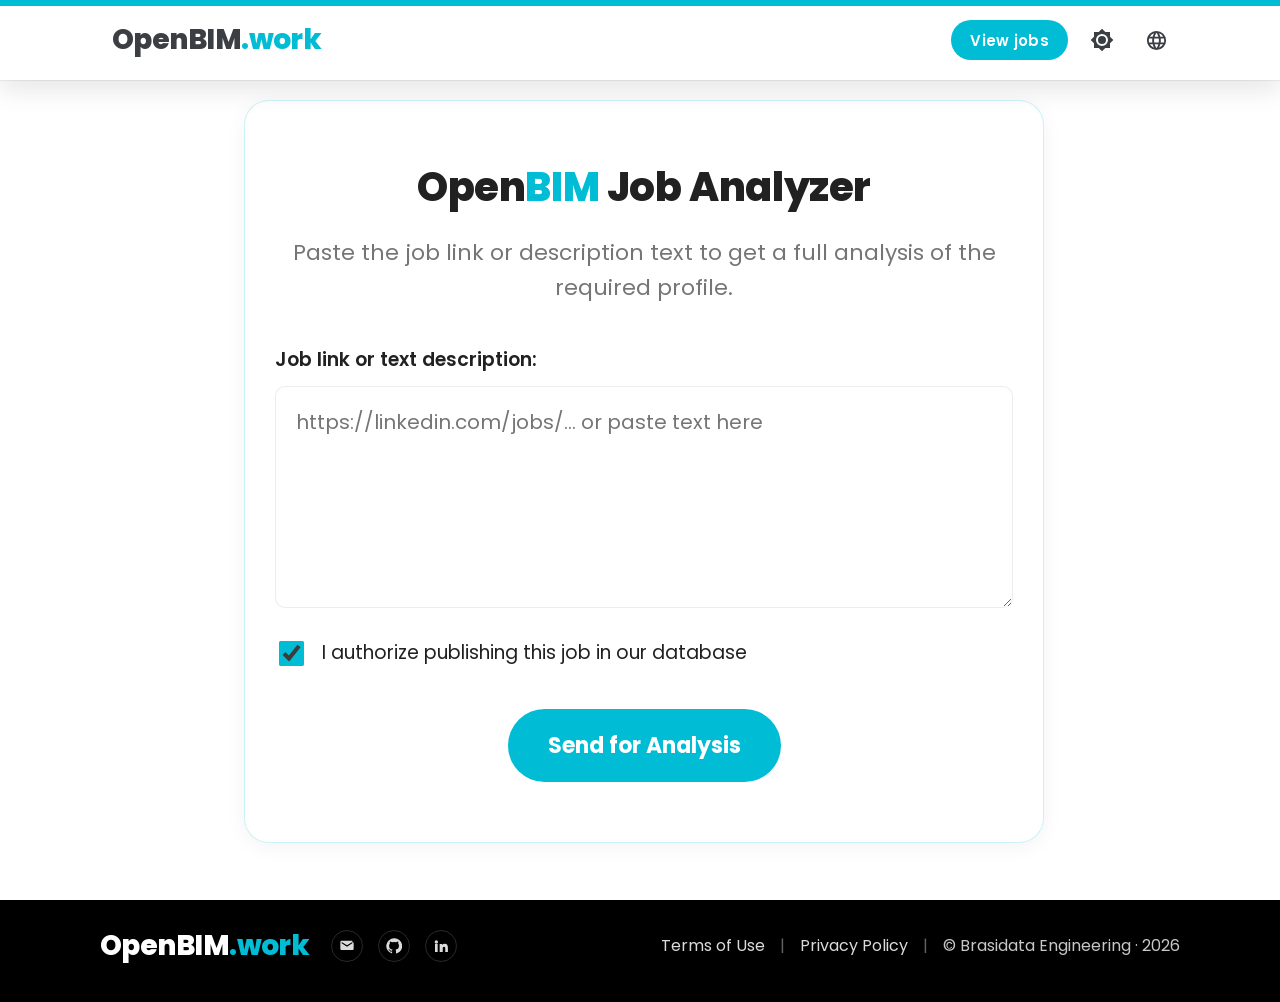
==== commit ae0dd750: "Deployed 5959f3c with MkDocs version: 1.6.1" ====
--- a/index.html
+++ b/index.html
@@ -26,7 +26,7 @@
         
       
       
-      <link rel="icon" href="assets/images/logo-light.png">
+      <link rel="icon" href="assets/images/favicon-dark.png">
       <meta name="generator" content="mkdocs-1.6.1, mkdocs-material-9.7.6">
     
     
@@ -153,8 +153,43 @@
 
     <div class="bd-header-actions" aria-label="Header actions">
       <div class="bd-header-ctas" aria-label="Header CTAs">
-        <a class="bd-header-cta bd-header-cta--primary" href="#" target="_blank" rel="noopener">View jobs</a>
+        <a id="btn-view-jobs" class="bd-header-cta bd-header-cta--primary" href="#">View jobs</a>
       </div>
+
+      <script>
+        // Corrige dinamicamente o link do Engine com base no ambiente (dev/prod)
+        document.addEventListener("DOMContentLoaded", function() {
+          var cta = document.getElementById("btn-view-jobs");
+          if (cta) {
+            // Garante agressivamente que não vai abrir nova aba
+            cta.removeAttribute("target");
+            cta.removeAttribute("rel");
+            cta.target = "_self";
+            
+            // Obter idioma da tag html do MkDocs (ex: "pt", "en", "es")
+            var lang = document.documentElement.lang || "en";
+            
+            // Define o link correto com o parâmetro de idioma
+            var baseUrl = "";
+            if (window.location.hostname === "localhost" || window.location.hostname === "127.0.0.1") {
+              baseUrl = "http://localhost:8080/";
+            } else {
+              baseUrl = "https://engine.openbim.work/"; // Substitua pelo URL real de prod do Engine
+            }
+            
+            cta.href = baseUrl + "?lang=" + lang;
+
+            // O MkDocs Material intercepta cliques em links externos via event listeners nativos.
+            // Para forçar a navegação na mesma aba, precisamos parar a propagação do evento dele
+            // e forçar a mudança do window.location manualmente.
+            cta.addEventListener("click", function(e) {
+              e.preventDefault();
+              e.stopPropagation();
+              window.location.href = this.href;
+            }, true);
+          }
+        });
+      </script>
 
       
         
@@ -425,23 +460,36 @@
 </style>
 
 <div class="job-analyzer-container">
-  <h1>OpenBIM Job Analyzer</h1>
+  <h1>Open<span class="bd-accent">BIM</span> Job Analyzer</h1>
   <p class="subtitle">Paste the job link or description text to get a full analysis of the required profile.</p>
 
-  <form class="job-form" onsubmit="event.preventDefault(); alert('Under development...');">
+  <form id="job-form" class="job-form" method="POST" action="http://localhost:8080/analyze?lang=en">
     <div class="form-group">
       <label for="job-input">Job link or text description:</label>
-      <textarea id="job-input" class="form-control" rows="6" placeholder="https://linkedin.com/jobs/... or paste text here"></textarea>
+      <textarea id="job-input" name="job_text" class="form-control" rows="6" placeholder="https://linkedin.com/jobs/... or paste text here"></textarea>
     </div>
 
     <label class="toggle-group">
-      <input type="checkbox" id="auth-publish" checked>
+      <input type="checkbox" id="auth-publish" name="auth_publish" value="true" checked>
       <span>I authorize publishing this job in our database</span>
     </label>
 
     <button type="submit" class="btn-send">Send for Analysis</button>
   </form>
 </div>
+
+<script>
+  document.addEventListener("DOMContentLoaded", function() {
+    var form = document.getElementById("job-form");
+    if (form) {
+      if (window.location.hostname === "localhost" || window.location.hostname === "127.0.0.1") {
+        form.action = "http://localhost:8080/analyze?lang=en";
+      } else {
+        form.action = "https://engine.openbim.work/analyze?lang=en";
+      }
+    }
+  });
+</script>
 
 
 
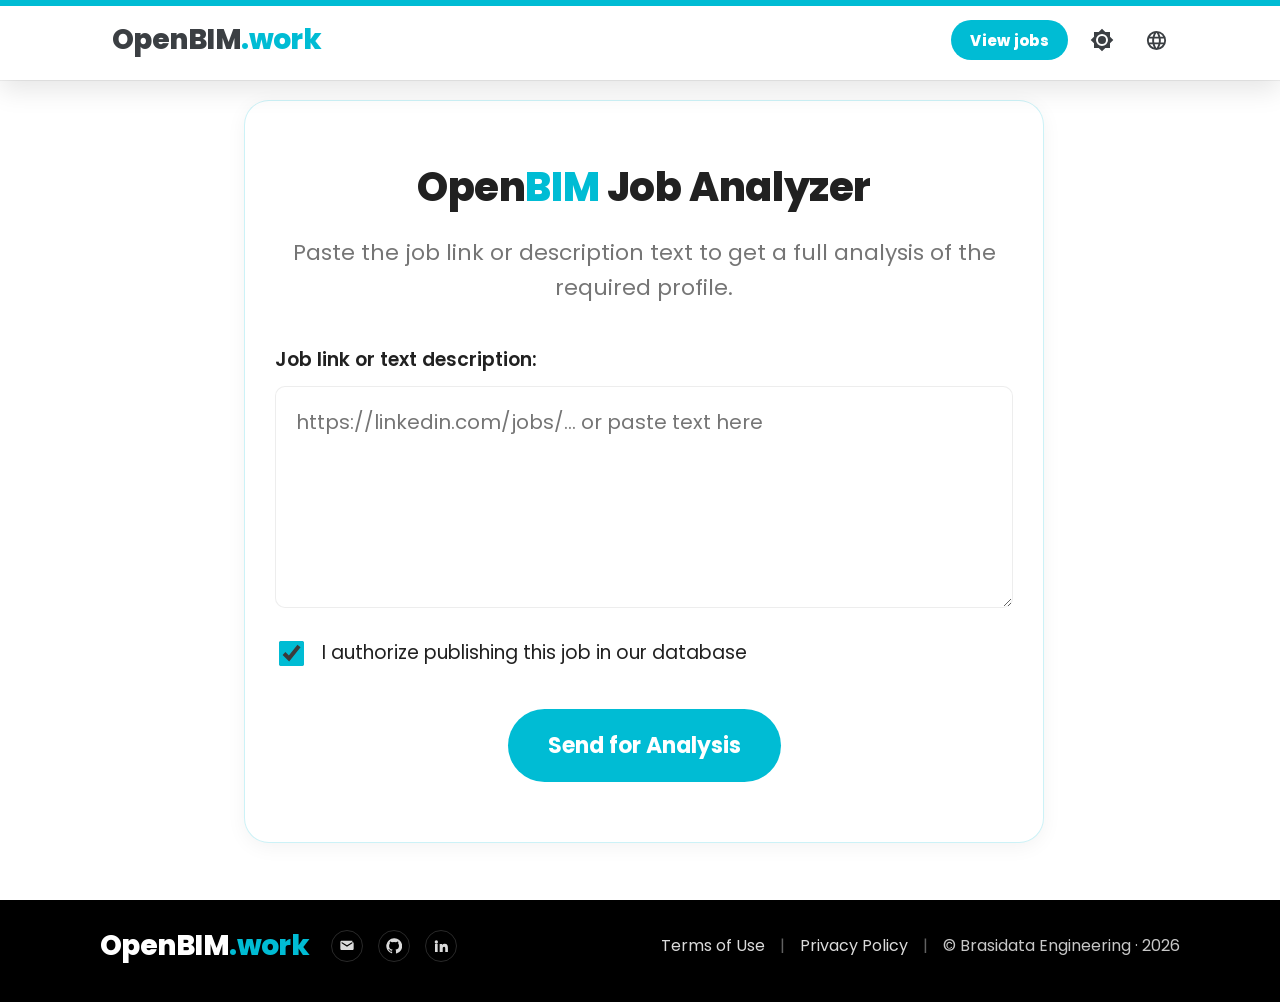
==== commit 14dd4d8b: "Deployed 5943d91 with MkDocs version: 1.6.1" ====
--- a/index.html
+++ b/index.html
@@ -125,6 +125,9 @@
 .ob-logo .work {
   color: #00bcd4; /* cyan for .work */
 }
+.md-nav__title .ob-logo .work {
+  color: #ffffff !important;
+}
 </style>
 <div class="ob-logo">
   OpenBIM<span class="work">.work</span>
@@ -304,6 +307,9 @@
 .ob-logo .work {
   color: #00bcd4; /* cyan for .work */
 }
+.md-nav__title .ob-logo .work {
+  color: #ffffff !important;
+}
 </style>
 <div class="ob-logo">
   OpenBIM<span class="work">.work</span>
--- a/assets/stylesheets/extra.css
+++ b/assets/stylesheets/extra.css
@@ -697,6 +697,7 @@
   background: #00bcd4;
   border-color: transparent;
   color: #ffffff;
+  font-weight: 800;
 }
 
 html[data-md-color-scheme="slate"] .bd-header-cta {
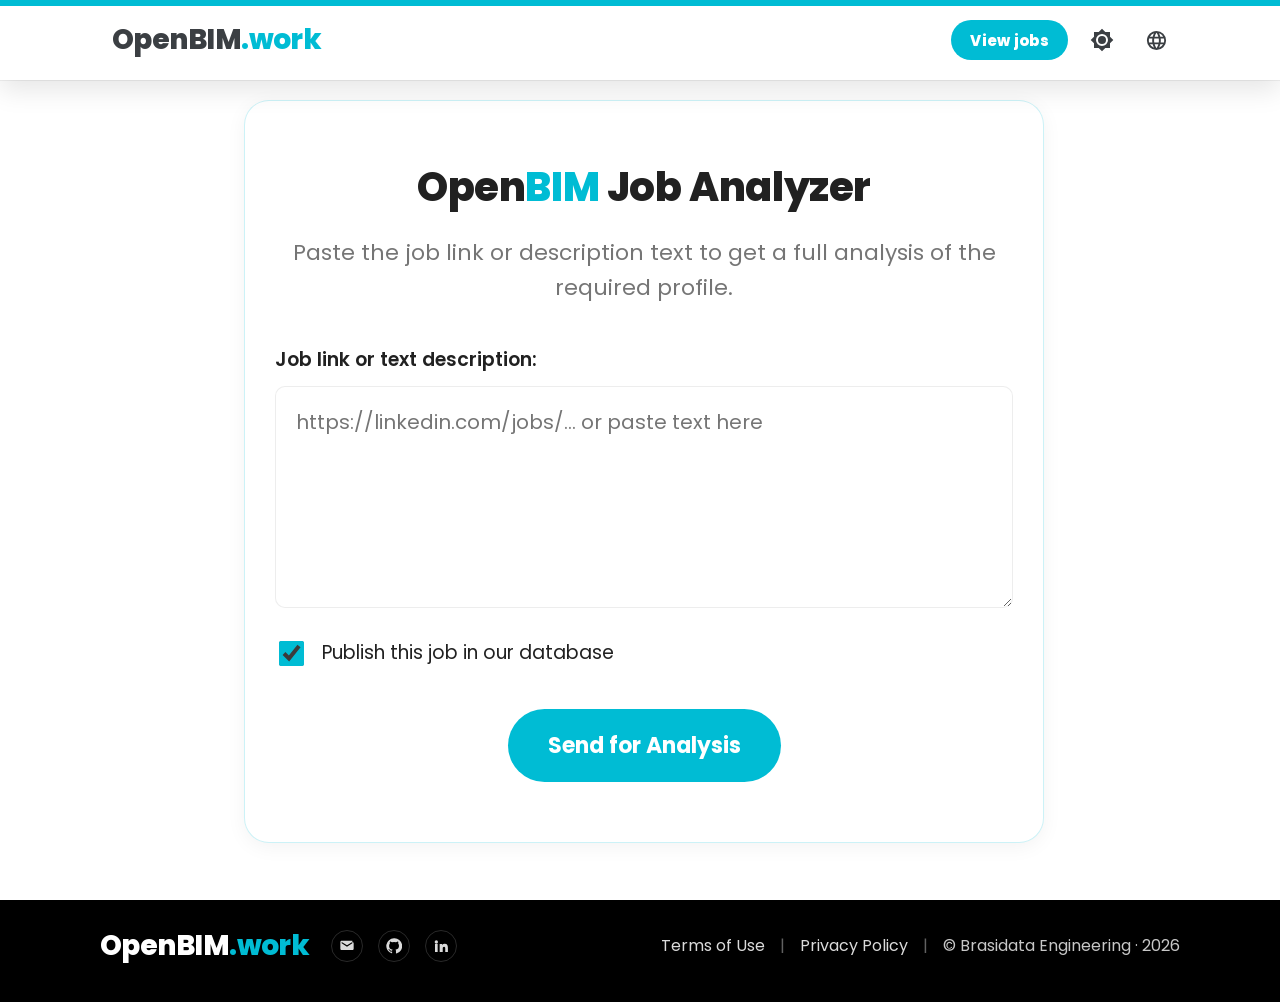
==== commit 818951d7: "Deployed 6f7507d with MkDocs version: 1.6.1" ====
--- a/index.html
+++ b/index.html
@@ -180,7 +180,11 @@
               baseUrl = "https://engine.openbim.work/"; // Substitua pelo URL real de prod do Engine
             }
             
-            cta.href = baseUrl + "?lang=" + lang;
+            var scheme =
+              localStorage.getItem("ob-theme-preference") ||
+              document.documentElement.getAttribute("data-md-color-scheme") ||
+              "default";
+            cta.href = baseUrl + "?lang=" + encodeURIComponent(lang) + "&scheme=" + encodeURIComponent(scheme);
 
             // O MkDocs Material intercepta cliques em links externos via event listeners nativos.
             // Para forçar a navegação na mesma aba, precisamos parar a propagação do evento dele
@@ -477,7 +481,7 @@
 
     <label class="toggle-group">
       <input type="checkbox" id="auth-publish" name="auth_publish" value="true" checked>
-      <span>I authorize publishing this job in our database</span>
+      <span>Publish this job in our database</span>
     </label>
 
     <button type="submit" class="btn-send">Send for Analysis</button>
